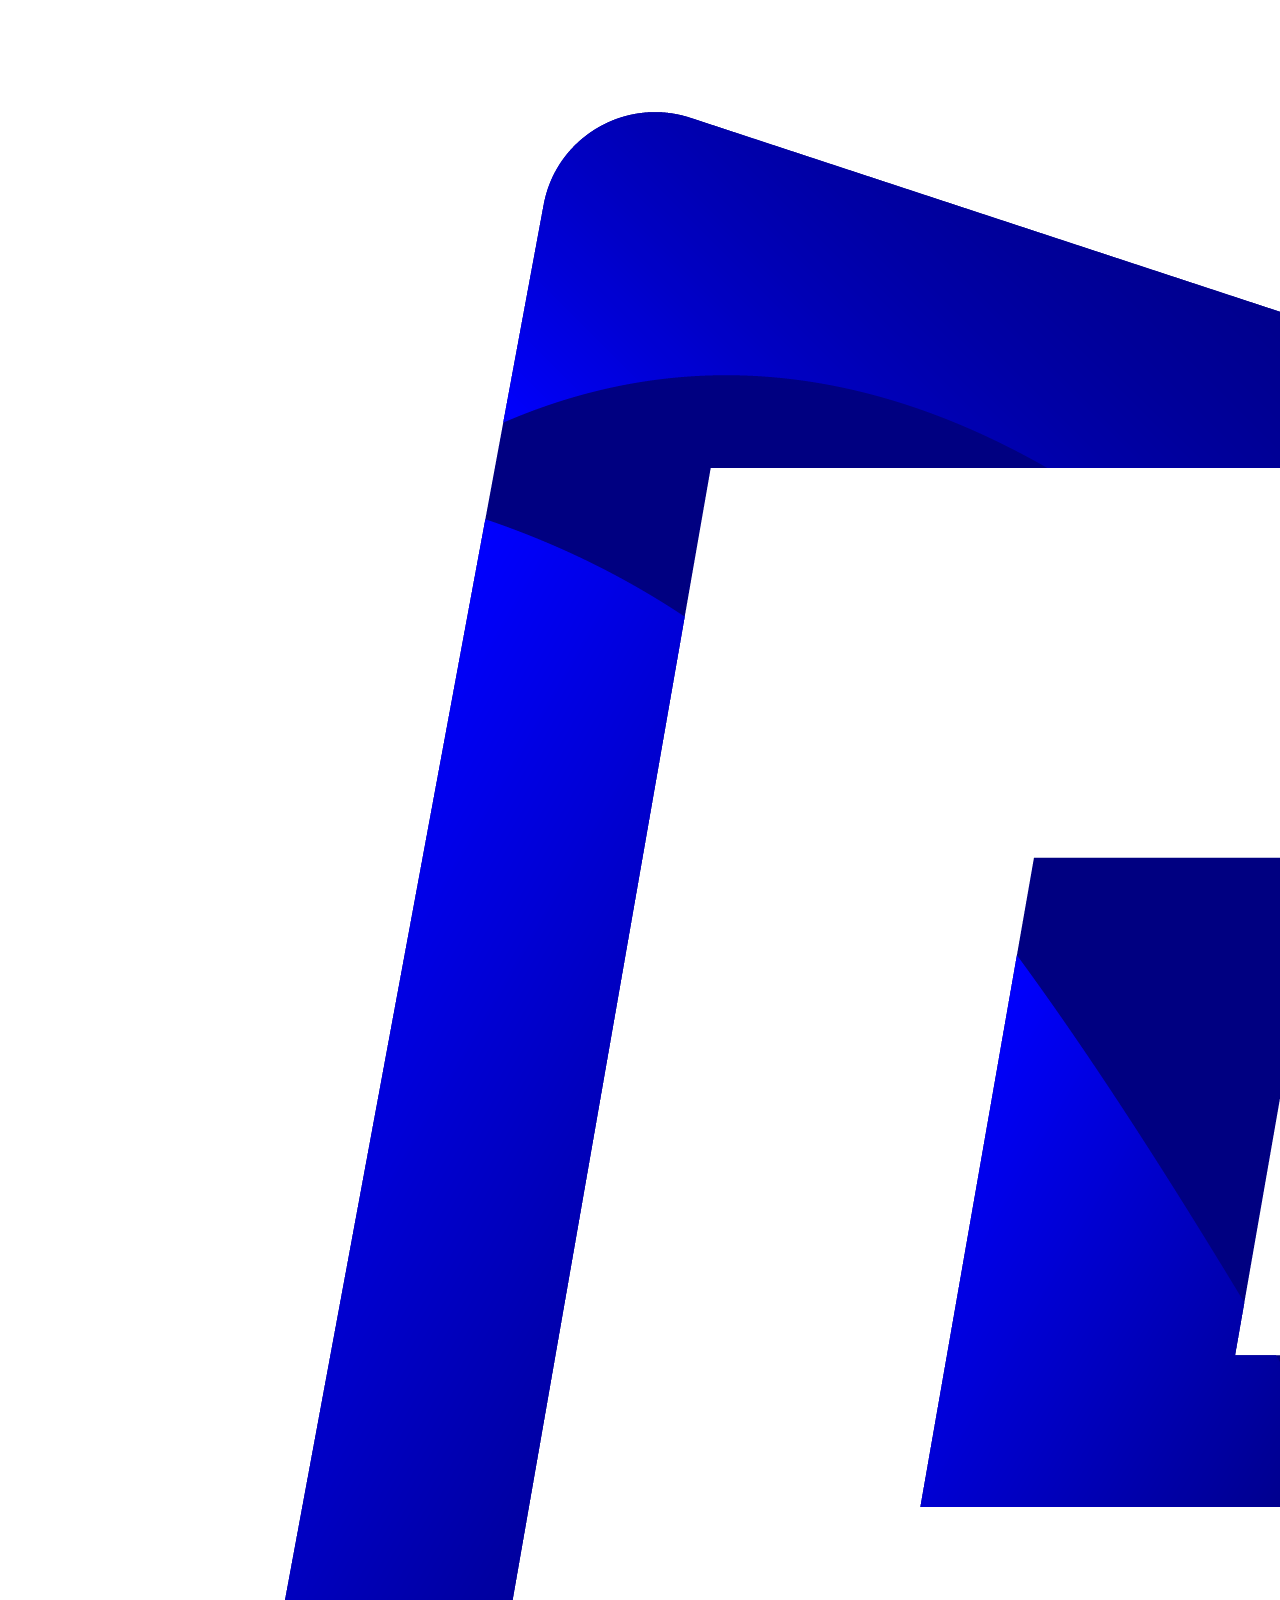
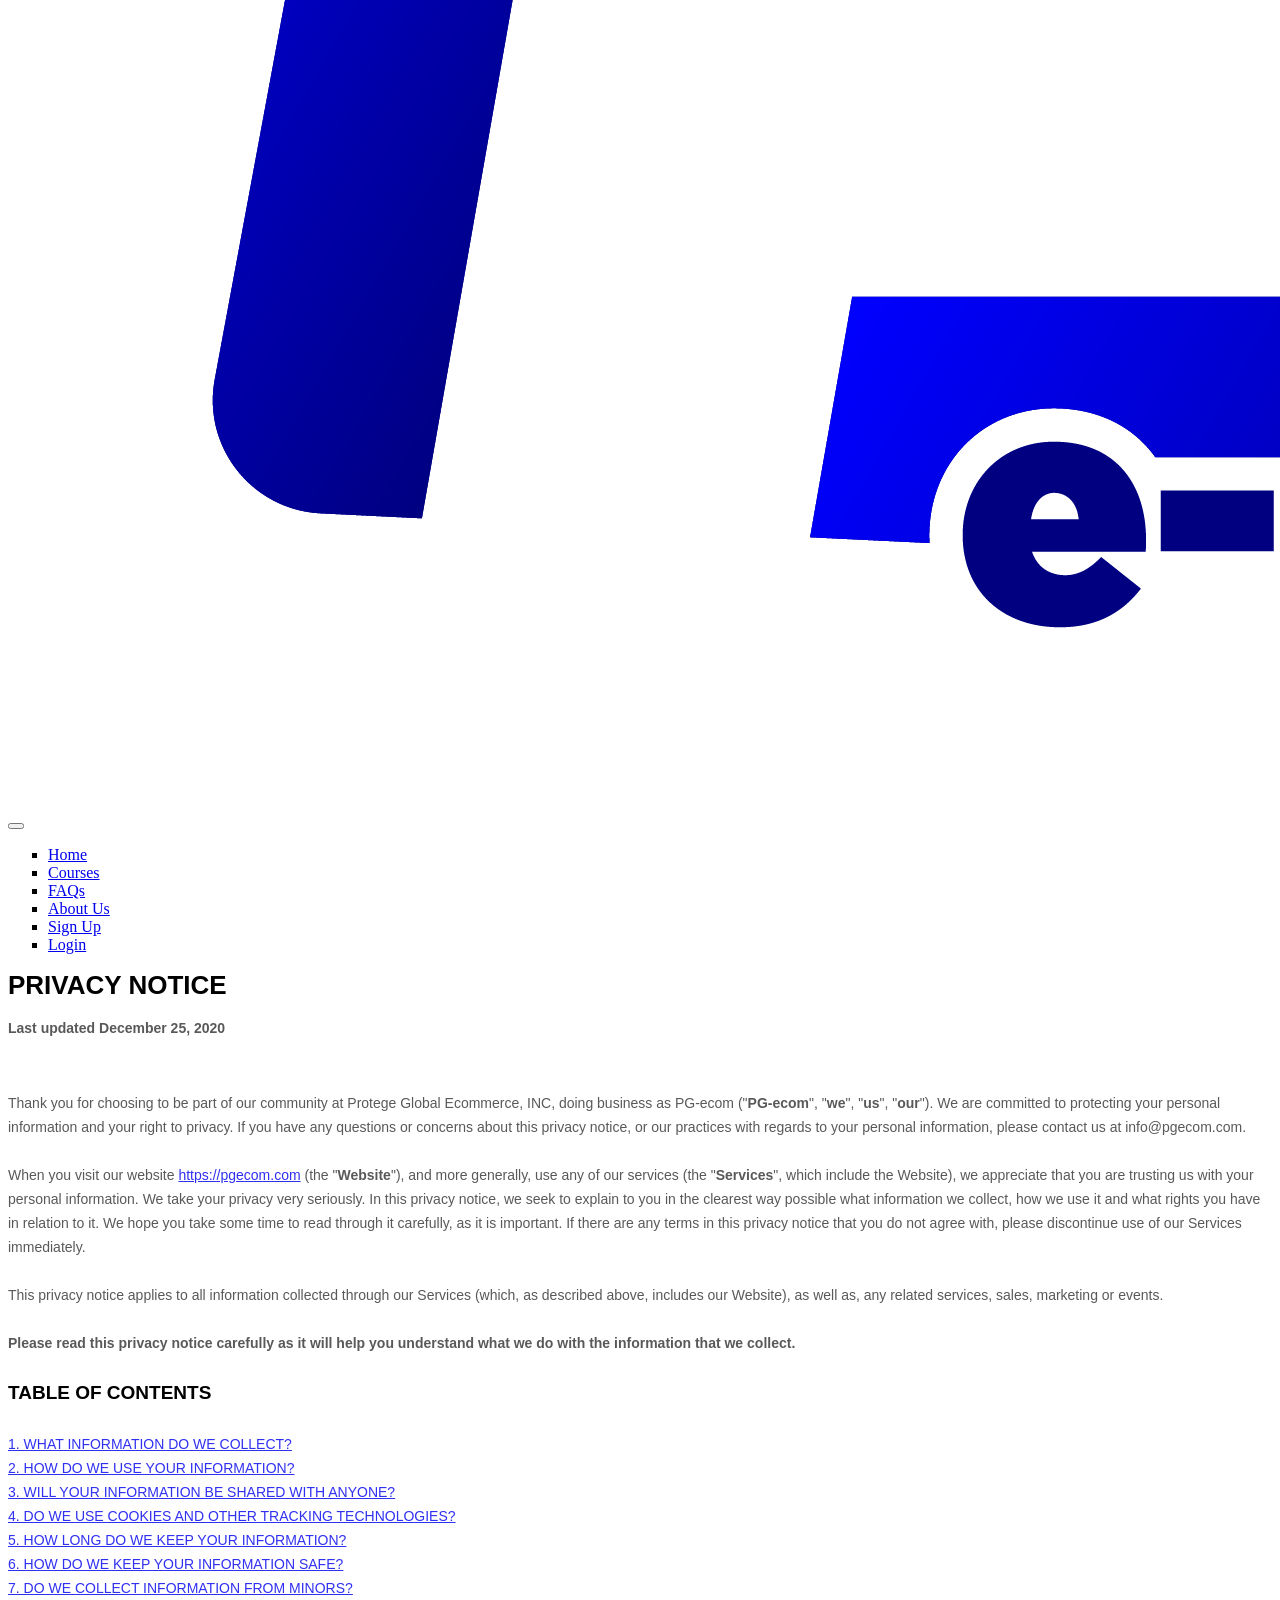
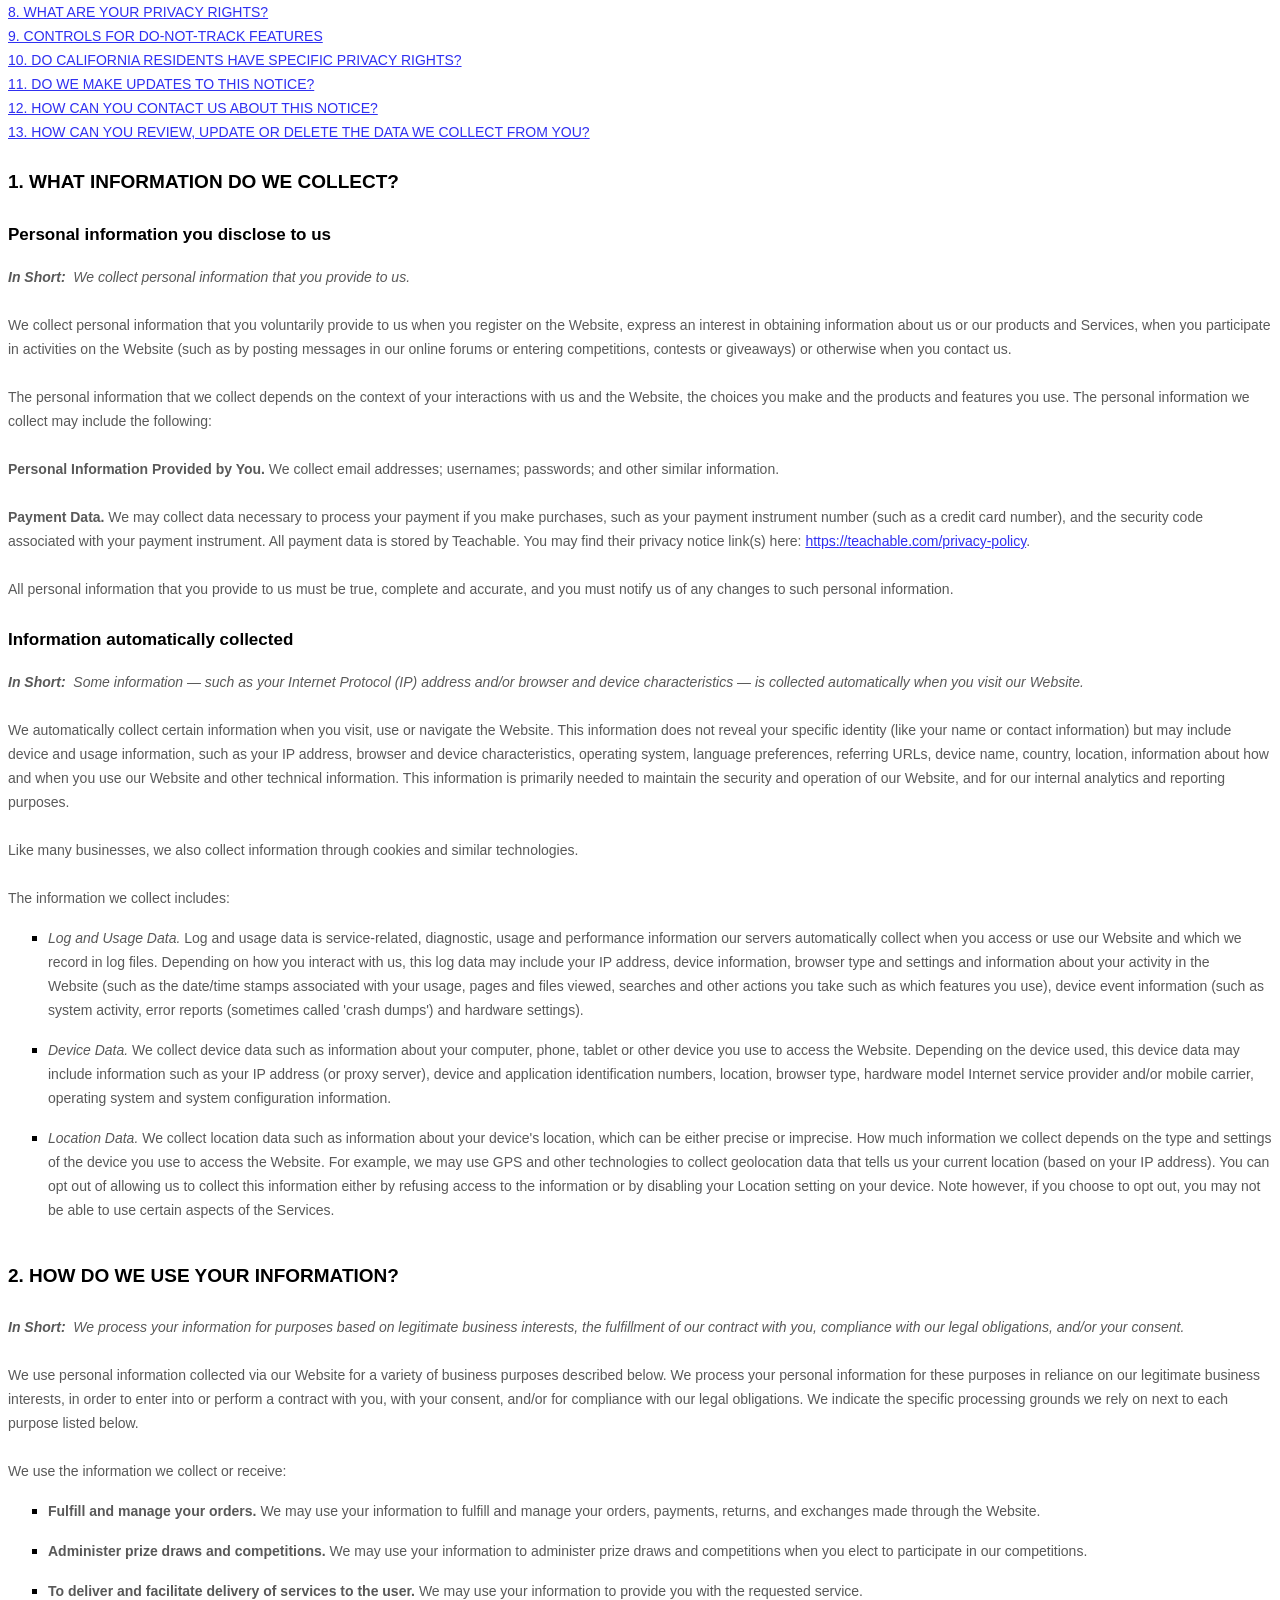
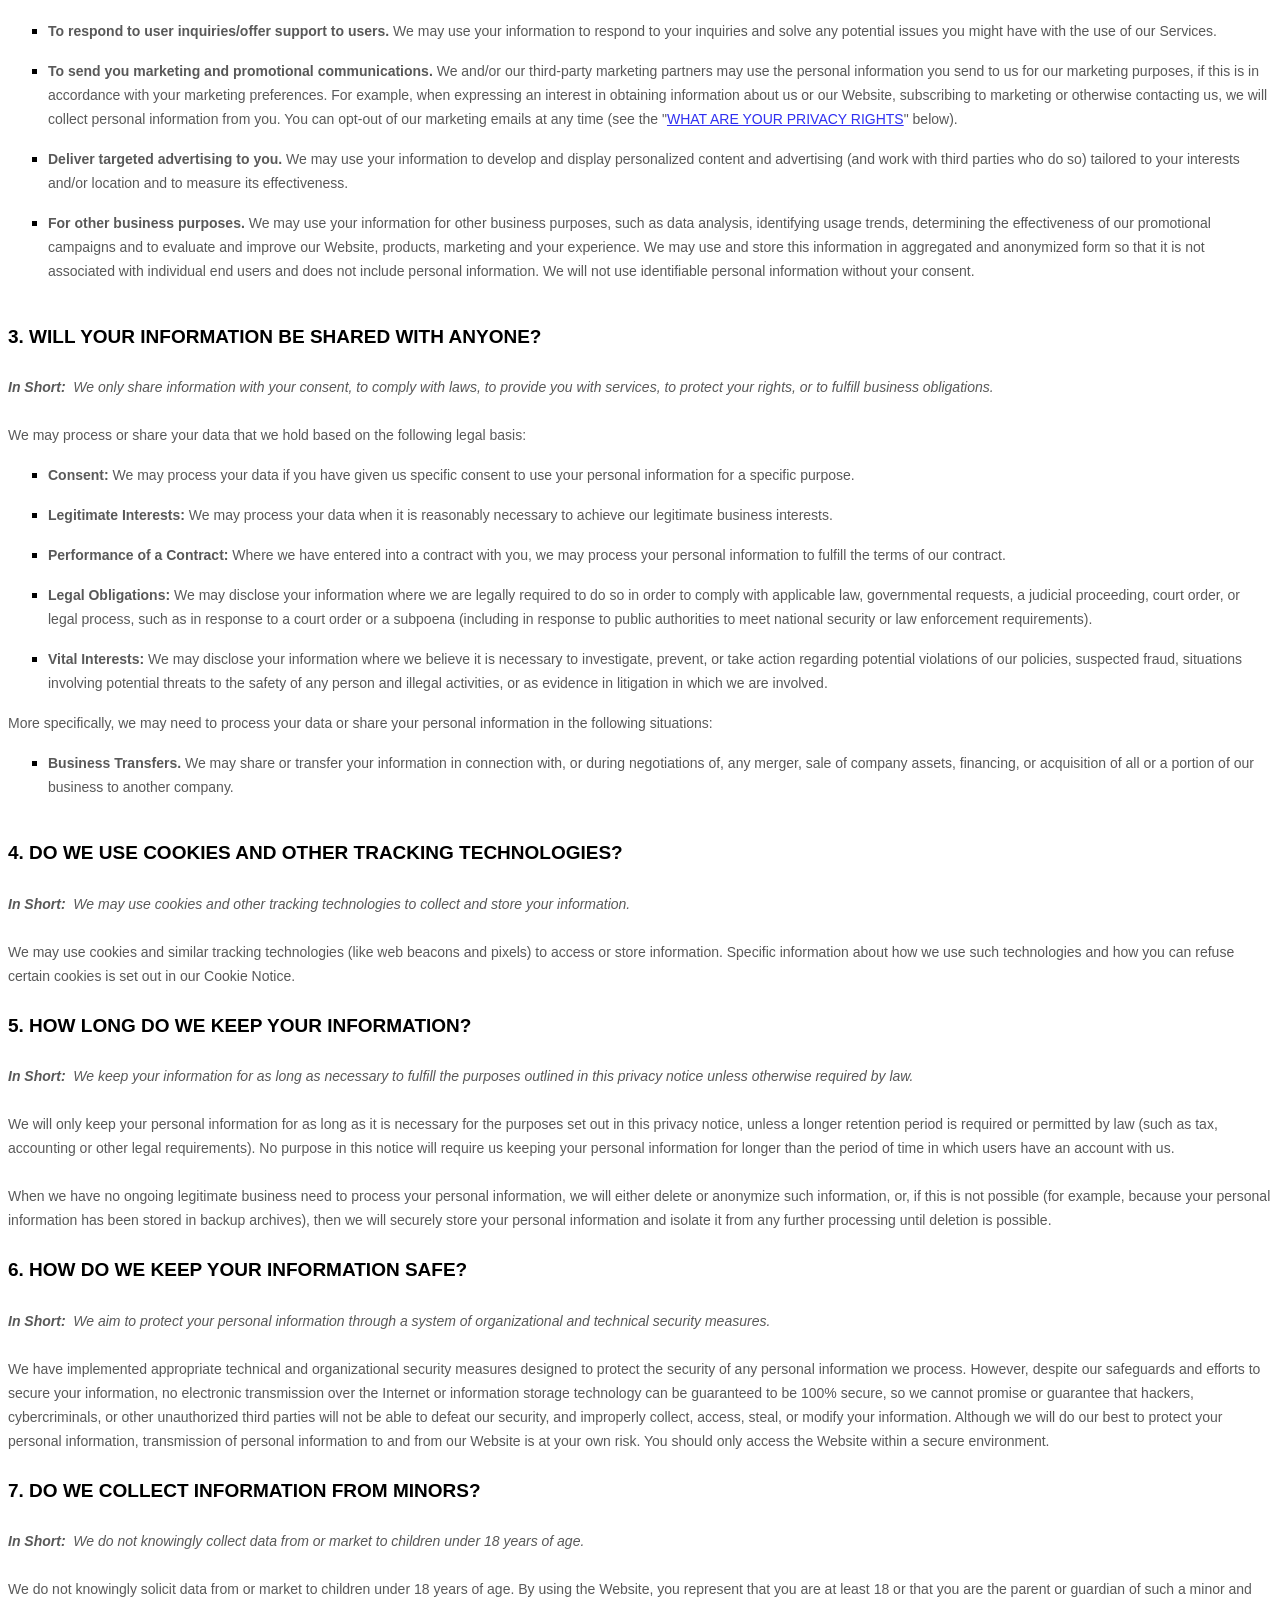
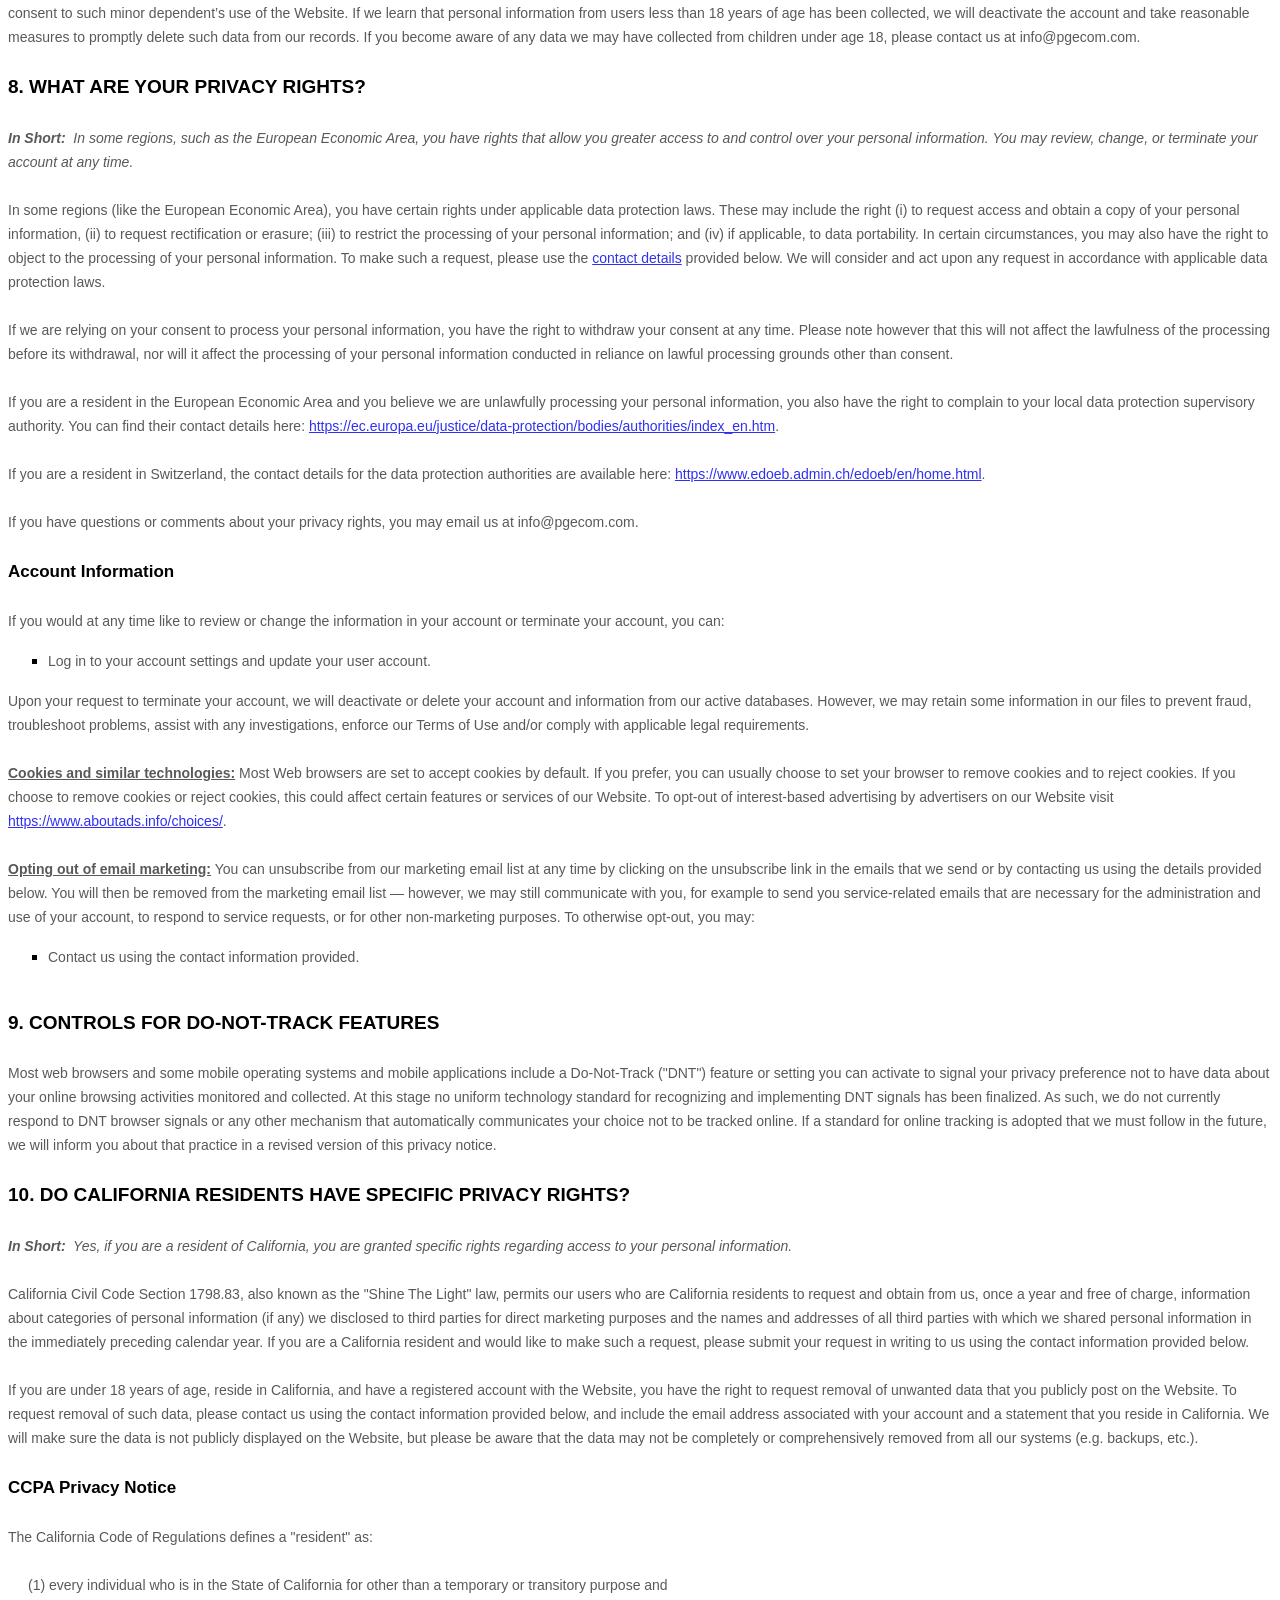
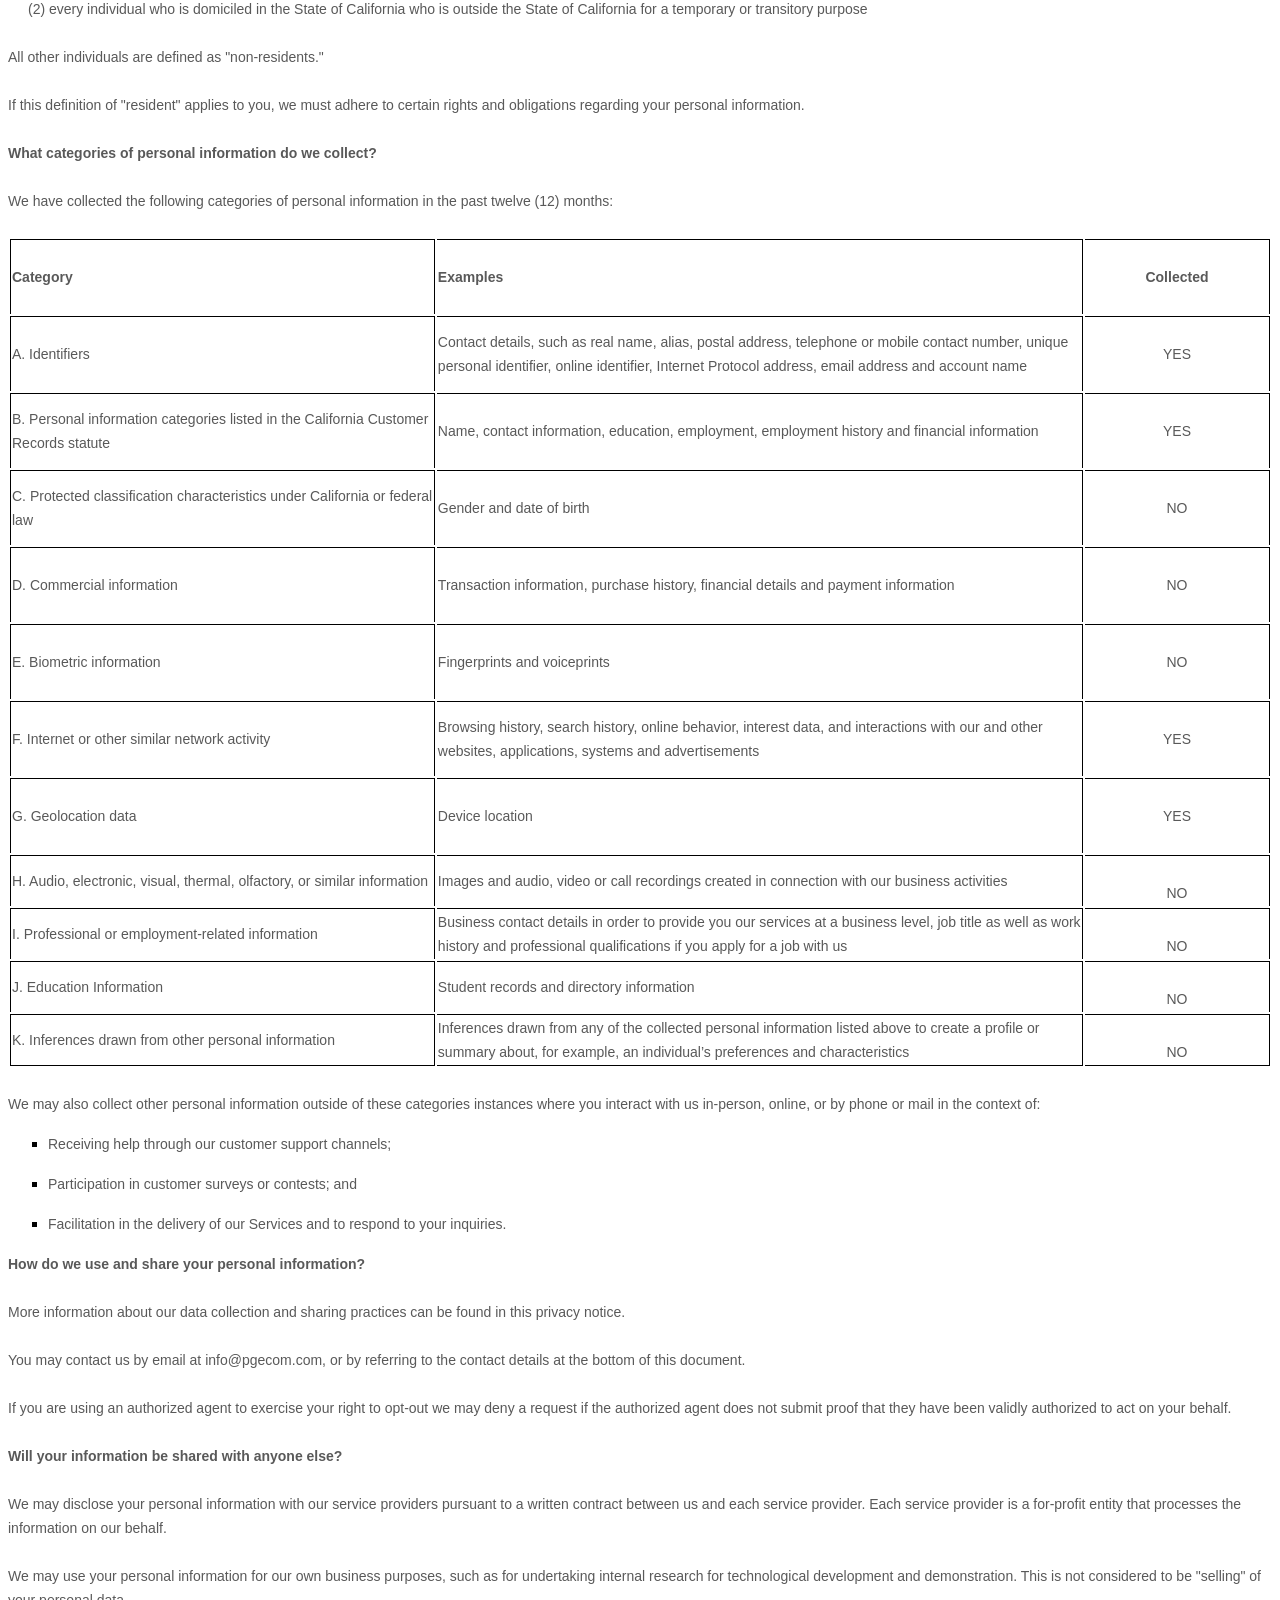
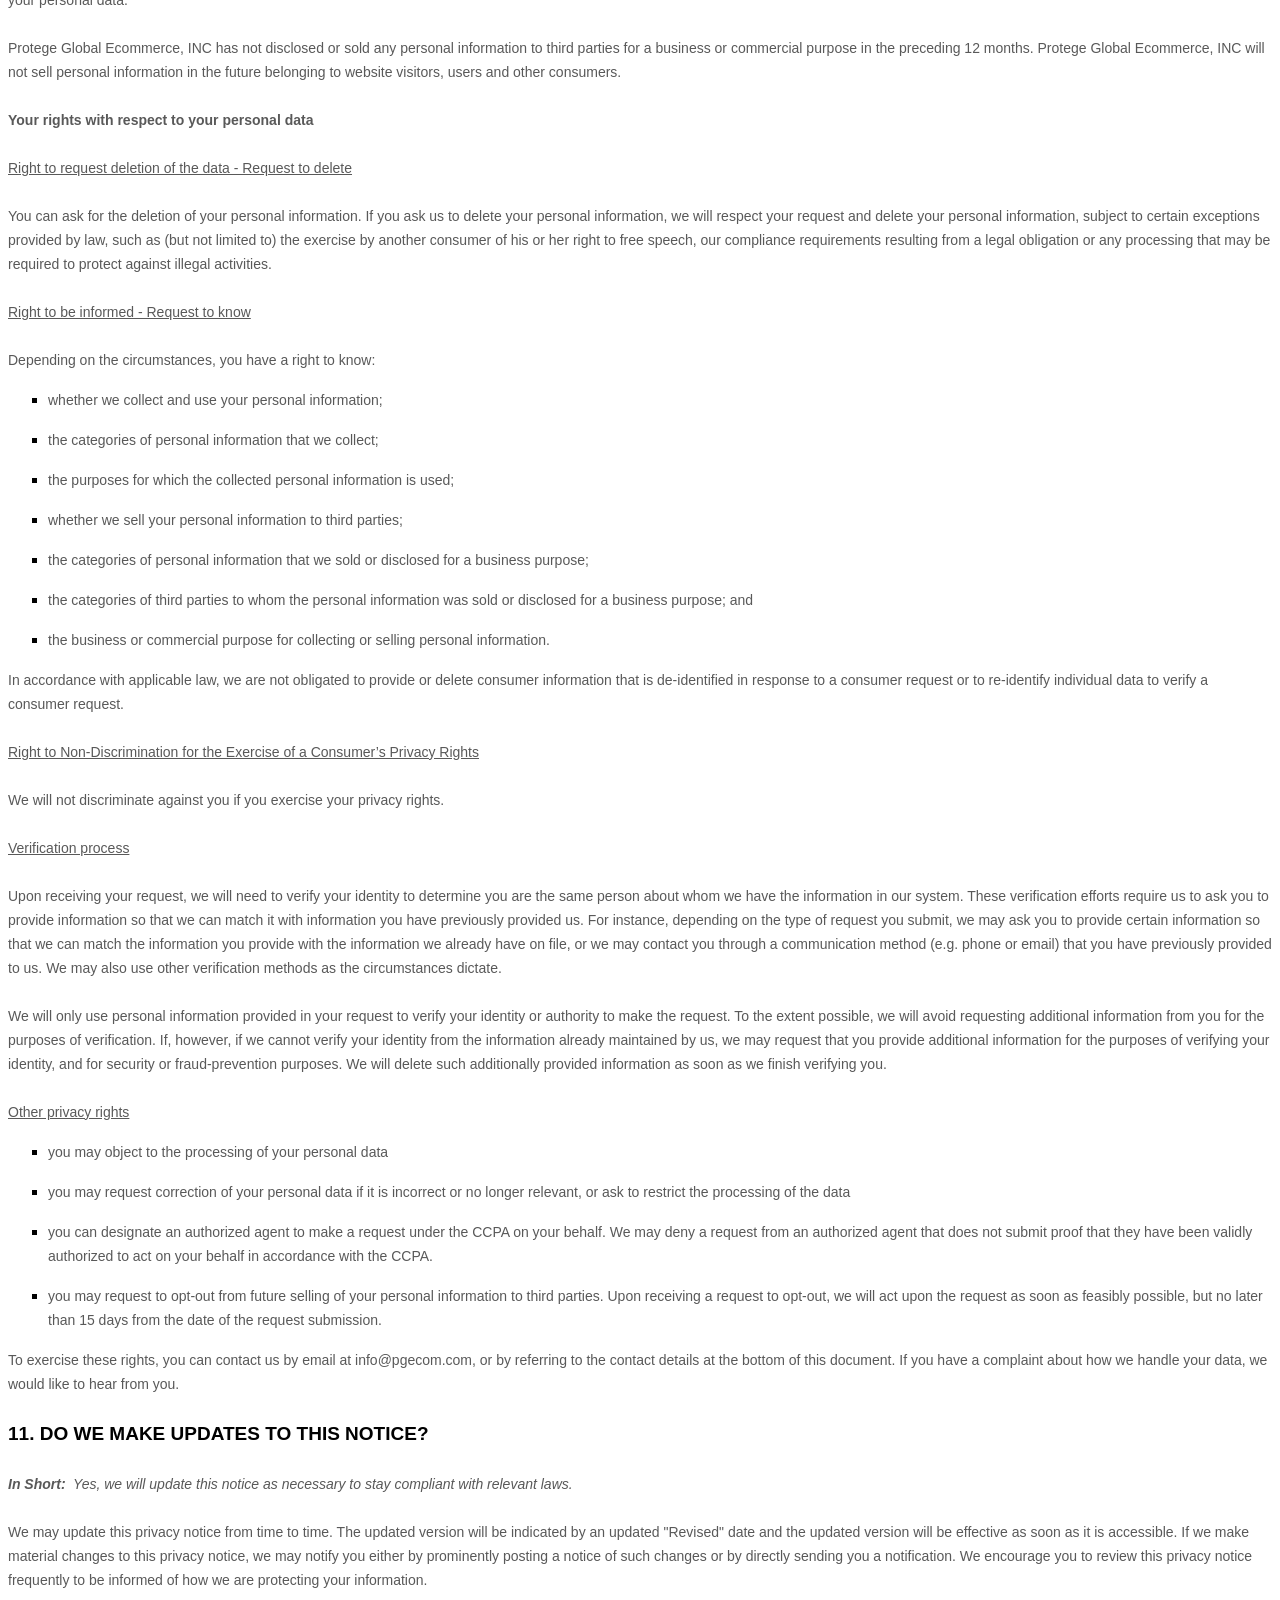
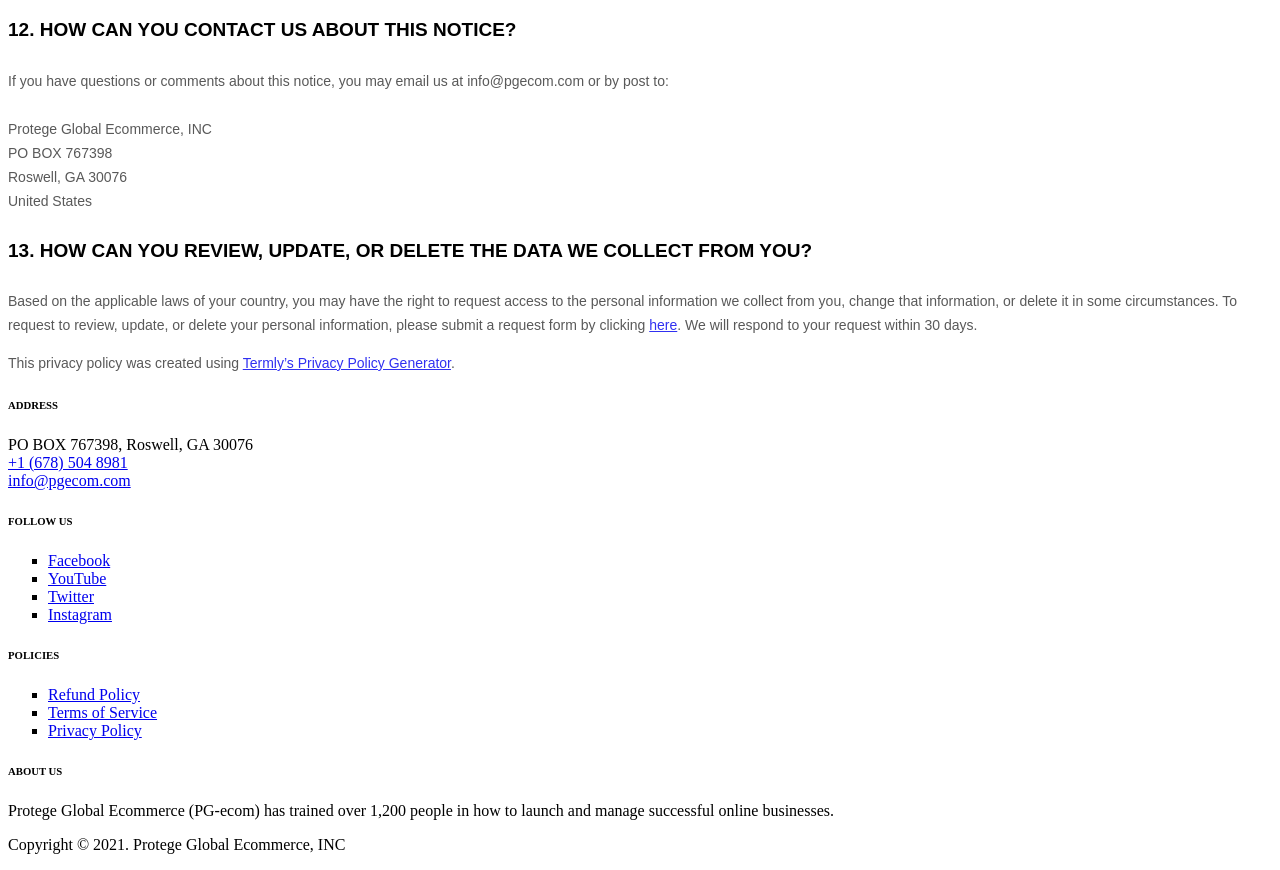
==== privacy/index.html @ 3a2a3700 "initializing the project" ====
<!DOCTYPE html>
<html lang="en">
  <head>
    <!-- Required meta tags -->
    <meta charset="utf-8" />
    <meta
      name="viewport"
      content="width=device-width, initial-scale=1, shrink-to-fit=no"
    />
    <title>E-learning platform for Haitians</title>
    <link rel="shortcut icon" type="image/png" href="./images/pg-logo.png"/>
    <link rel="icon" type="image/png" href="./images/pg-logo.png"/>
    <!-- OpenGraph SEO meta tags -->
    <meta
      content="PG-ecom has trained over 1,200 people in how to launch and manage successful online businesses"
      name="description"
    />
    <meta content="pg-ecom, haiti, e-learning, ecommerce, shopify, woocommerce, facebook & google ads, traning, courses, amazon" name="keywords" />
    <!-- <meta content="images/banner.jpg" property="og:image"> -->
    <meta
      content="PG-ecom has trained over 1,200 people in how to launch and manage successful online businesses<"
      property="og:title"
    />
    <meta content="website" property="og:type" />

    <!-- Bootstrap CSS -->
    <link rel="stylesheet" href="./css/bootstrap.min.css" />
    <!-- Font awesome CSS -->
    <link rel="stylesheet" href="./css/all.css" />
    <!-- Circular-std CSS -->
    <link rel="stylesheet" href="./css/circular-std.css" />
    <!-- Style CSS -->
    <link rel="stylesheet" href="./css/style.css" />
  </head>

  <body>
    <!--==================== HEADER ====================-->
    <header>
      <!-- Navbar -->
      <div class="nav-menu">
          <div class="container">
              <div class="row">
                  <div class="col-md-12">
                      <nav class="navbar navbar-expand-lg navbar-light">
                          <a class="navbar-brand" href="./"><img src="../images/pg-logo.png" alt="PG-ecom Logo"></a>
                          <button class="navbar-toggler navbar-toggler_second" type="button" data-toggle="collapse"
                              data-target="#navbarSupportedContent" aria-controls="navbarSupportedContent"
                              aria-expanded="false" aria-label="Toggle navigation">
                              <i class="fas fa-bars"></i>
                              <!--  <span class="navbar-toggler-icon"></span> -->
                          </button>
                          <div class="collapse navbar-collapse" id="navbarSupportedContent">
                              <ul class="navbar-nav ml-auto">
                                  <!-- <li class="nav-item">
                                      <a class="nav-link" href="tel:+16785048981" tabindex="-1" aria-disabled="true">+1 678 504-8981</a>
                                  </li> -->
                                  <li class="nav-item">
                                      <a class="nav-link" href="./" tabindex="-1" aria-disabled="true">Home</a>
                                  </li>
                                  <li class="nav-item active">
                                      <a class="nav-link" href="/courses" tabindex="-1" aria-disabled="true">Courses</a>
                                  </li>
                                  <li class="nav-item">
                                      <a class="nav-link" href="/faqs" tabindex="-1" aria-disabled="true">FAQs</a>
                                  </li>
                                  <li class="nav-item">
                                      <a class="nav-link" href="/about" tabindex="-1" aria-disabled="true">About Us</a>
                                  </li>
                                  <li class="nav-item">
                                      <a
                                        class="nav-link"
                                        href="https://sso.teachable.com/secure/583714/users/sign_up?reset_purchase_session=1"
                                        tabindex="-1"
                                        aria-disabled="true"
                                        >Sign Up</a
                                      >
                                    </li>
                                    <li class="nav-item">
                                      <a
                                        class="nav-link"
                                        href="https://sso.teachable.com/secure/583714/users/sign_in?reset_purchase_session=1"
                                        tabindex="-1"
                                        aria-disabled="true"
                                        >Login</a
                                      >
                                    </li>
                              </ul>
                          </div>
                      </nav>
                  </div>
              </div>
          </div>
      </div>
      <!--// Navbar -->

  </header>
    <!--//END HEADER -->
    <section>
      <div class="container">
        <style>
            [data-custom-class='body'], [data-custom-class='body'] * {
                    background: transparent !important;
                  }
          [data-custom-class='title'], [data-custom-class='title'] * {
                    font-family: Arial !important;
          font-size: 26px !important;
          color: #000000 !important;
                  }
          [data-custom-class='subtitle'], [data-custom-class='subtitle'] * {
                    font-family: Arial !important;
          color: #595959 !important;
          font-size: 14px !important;
                  }
          [data-custom-class='heading_1'], [data-custom-class='heading_1'] * {
                    font-family: Arial !important;
          font-size: 19px !important;
          color: #000000 !important;
                  }
          [data-custom-class='heading_2'], [data-custom-class='heading_2'] * {
                    font-family: Arial !important;
          font-size: 17px !important;
          color: #000000 !important;
                  }
          [data-custom-class='body_text'], [data-custom-class='body_text'] * {
                    color: #595959 !important;
          font-size: 14px !important;
          font-family: Arial !important;
                  }
          [data-custom-class='link'], [data-custom-class='link'] * {
                    color: #3030F1 !important;
          font-size: 14px !important;
          font-family: Arial !important;
          word-break: break-word !important;
                  }
          </style>
          
                <div data-custom-class="body">
                <div><strong><span style="font-size: 26px;"><span data-custom-class="title">PRIVACY NOTICE</span></span></strong></div><div><br></div><div><span style="color: rgb(127, 127, 127);"><strong><span style="font-size: 15px;"><span data-custom-class="subtitle">Last updated <bdt class="question">December 25, 2020</bdt></span></span></strong></span></div><div><br></div><div><br></div><div><br></div><div style="line-height: 1.5;"><span style="color: rgb(127, 127, 127);"><span style="color: rgb(89, 89, 89); font-size: 15px;"><span data-custom-class="body_text">Thank you for choosing to be part of our community at <bdt class="question">Protege Global Ecommerce, INC</bdt><span style="color: rgb(89, 89, 89);"><span data-custom-class="body_text"><bdt class="block-component"></bdt></span></span>, doing business as <span style="color: rgb(89, 89, 89);"><span data-custom-class="body_text"><bdt class="question">PG-ecom</bdt><bdt class="statement-end-if-in-editor"></bdt></span></span> ("<span style="color: rgb(89, 89, 89);"><span data-custom-class="body_text"><bdt class="block-component"></bdt><bdt class="question"><strong>PG-ecom</strong></bdt><bdt class="else-block"></span></bdt></span></span></span></span></span><span data-custom-class="body_text">", "<strong>we</strong>", "<strong>us</strong>", "<strong>our</strong>"). We are committed to protecting your personal information and your right to privacy. If you have any questions or concerns about this privacy notice, or our practices with regards to your personal information, please contact us at <bdt class="question">info@pgecom.com</bdt>.</span></span></span></div><div style="line-height: 1.5;"><span style="font-size: 15px;"><br></span></div><div style="line-height: 1.5;"><span style="font-size: 15px;"><span style="color: rgb(127, 127, 127);"><span data-custom-class="body_text">When you <span style="color: rgb(89, 89, 89);"><span data-custom-class="body_text"><bdt class="block-component"></bdt></span></span>visit our website <bdt class="question"><a href="https://pgecom.com" target="_blank" data-custom-class="link">https://pgecom.com</a></bdt> (the "<strong>Website</strong>"), <span style="color: rgb(89, 89, 89);"><span data-custom-class="body_text"><bdt class="statement-end-if-in-editor"></bdt><bdt class="block-component"></bdt><bdt class="block-component"></bdt></span></span> and more generally, use any of our services (the "<strong>Services</strong>", which include the </span><span style="color: rgb(89, 89, 89);"><span data-custom-class="body_text"><span style="color: rgb(89, 89, 89);"><span data-custom-class="body_text"><bdt class="block-component"><span data-custom-class="body_text"></span></bdt>Website<span style="color: rgb(89, 89, 89);"><span data-custom-class="body_text"><bdt class="statement-end-if-in-editor"></bdt></span></span><bdt class="block-component"></bdt></span></span></span><span data-custom-class="body_text"><span style="color: rgb(89, 89, 89);"><span data-custom-class="body_text"><bdt class="block-component"></span></bdt></span></span></span></span><span data-custom-class="body_text">), we appreciate that you are trusting us with your personal information. We take your privacy very seriously. In this privacy notice, we seek to explain to you in the clearest way possible what information we collect, how we use it and what rights you have in relation to it. We hope you take some time to read through it carefully, as it is important. If there are any terms in this privacy notice that you do not agree with, please discontinue use of our Services immediately.</span></span></span></div><div style="line-height: 1.5;"><span style="font-size: 15px;"><br></span></div><div style="line-height: 1.5;"><span style="font-size: 15px;"><span style="color: rgb(127, 127, 127);"><span style="color: rgb(89, 89, 89);"><span data-custom-class="body_text">This privacy notice applies to all information collected through our Services (which, as described above, includes our </span><span style="color: rgb(89, 89, 89);"><span data-custom-class="body_text"><bdt class="block-component"><span data-custom-class="body_text"></span></bdt>Website<span style="color: rgb(89, 89, 89);"><span data-custom-class="body_text"><bdt class="statement-end-if-in-editor"></bdt></span></span><bdt class="block-component"><bdt class="block-component"></span></bdt></span></span></span></span><span data-custom-class="body_text">), as well as, any related services, sales, marketing or events.</span></span></span></span></div><div style="line-height: 1.5;"><span style="font-size: 15px;"><br></span></div><div style="line-height: 1.5;"><span style="font-size: 15px;"><span style="color: rgb(127, 127, 127);"><span style="color: rgb(89, 89, 89);"><span data-custom-class="body_text"><strong>Please read this privacy notice carefully as it will help you understand what we do with the information that we collect.</strong></span></span></span></span></div><div style="line-height: 1.5;"><span style="font-size: 15px;"><br></span></div><div style="line-height: 1.5;"><span style="font-size: 15px;"><span style="color: rgb(127, 127, 127);"><span style="color: rgb(0, 0, 0);"><strong><span data-custom-class="heading_1">TABLE OF CONTENTS</span></strong></span></span></span></div><div style="line-height: 1.5;"><span style="font-size: 15px;"><br></span></div><div style="line-height: 1.5;"><span style="font-size: 15px;"><a data-custom-class="link" href="#infocollect"><span style="color: rgb(89, 89, 89);">1. WHAT INFORMATION DO WE COLLECT?</span></a><span style="color: rgb(127, 127, 127);"><span style="color: rgb(89, 89, 89);"><span data-custom-class="body_text"><span style="color: rgb(89, 89, 89);"><bdt class="block-component"></bdt></span></span></span></span></span></div><div style="line-height: 1.5;"><span style="font-size: 15px;"><a data-custom-class="link" href="#infouse"><span style="color: rgb(89, 89, 89);">2. HOW DO WE USE YOUR INFORMATION?</span></a><span style="color: rgb(127, 127, 127);"><span style="color: rgb(89, 89, 89);"><span data-custom-class="body_text"><span style="color: rgb(89, 89, 89);"><span style="color: rgb(89, 89, 89);"><bdt class="statement-end-if-in-editor"></bdt></span></span></span></span></span></span></div><div style="line-height: 1.5;"><span style="font-size: 15px;"><span style="color: rgb(89, 89, 89);"><a data-custom-class="link" href="#infoshare">3. WILL YOUR INFORMATION BE SHARED WITH ANYONE?</a></span><span style="color: rgb(127, 127, 127);"><span style="color: rgb(89, 89, 89);"><span data-custom-class="body_text"><span style="color: rgb(89, 89, 89);"><bdt class="block-component"></bdt></span><bdt class="block-component"></bdt></span></span></span></span></span></div><div style="line-height: 1.5;"><span style="font-size: 15px;"><a data-custom-class="link" href="#cookies"><span style="color: rgb(89, 89, 89);">4. DO WE USE COOKIES AND OTHER TRACKING TECHNOLOGIES?</span></a><span style="color: rgb(127, 127, 127);"><span style="color: rgb(89, 89, 89);"><span data-custom-class="body_text"><span style="color: rgb(89, 89, 89);"><bdt class="statement-end-if-in-editor"></bdt><span style="color: rgb(89, 89, 89);"><bdt class="block-component"></bdt><bdt class="block-component"></bdt></span></span><bdt class="block-component"></bdt><bdt class="block-component"></bdt></span></span></span></span></span></div><div style="line-height: 1.5;"><span style="font-size: 15px;"><a data-custom-class="link" href="#inforetain"><span style="color: rgb(89, 89, 89);">5. HOW LONG DO WE KEEP YOUR INFORMATION?</span></a><span style="color: rgb(127, 127, 127);"><span style="color: rgb(89, 89, 89);"><span data-custom-class="body_text"><span style="color: rgb(89, 89, 89);"><span style="color: rgb(89, 89, 89);"><bdt class="block-component"></bdt></span></span></span></span></span></span></div><div style="line-height: 1.5;"><span style="font-size: 15px;"><a data-custom-class="link" href="#infosafe"><span style="color: rgb(89, 89, 89);">6. HOW DO WE KEEP YOUR INFORMATION SAFE?</span></a><span style="color: rgb(127, 127, 127);"><span style="color: rgb(89, 89, 89);"><span data-custom-class="body_text"><span style="color: rgb(89, 89, 89);"><bdt class="statement-end-if-in-editor"></bdt><bdt class="block-component"></bdt></span></span></span></span></span></div><div style="line-height: 1.5;"><span style="font-size: 15px;"><a data-custom-class="link" href="#infominors"><span style="color: rgb(89, 89, 89);">7. DO WE COLLECT INFORMATION FROM MINORS?</span></a><span style="color: rgb(127, 127, 127);"><span style="color: rgb(89, 89, 89);"><span data-custom-class="body_text"><span style="color: rgb(89, 89, 89);"><bdt class="statement-end-if-in-editor"></bdt></span></span></span></span></span></div><div style="line-height: 1.5;"><span style="font-size: 15px;"><span style="color: rgb(89, 89, 89);"><a data-custom-class="link" href="#privacyrights">8. WHAT ARE YOUR PRIVACY RIGHTS?</a></span></span></div><div style="line-height: 1.5;"><span style="font-size: 15px;"><a data-custom-class="link" href="#DNT"><span style="color: rgb(89, 89, 89);">9. CONTROLS FOR DO-NOT-TRACK FEATURES</span></a></span></div><div style="line-height: 1.5;"><span style="font-size: 15px;"><a data-custom-class="link" href="#caresidents"><span style="color: rgb(89, 89, 89);">10. DO CALIFORNIA RESIDENTS HAVE SPECIFIC PRIVACY RIGHTS?</span></a></span></div><div style="line-height: 1.5;"><span style="font-size: 15px;"><a data-custom-class="link" href="#policyupdates"><span style="color: rgb(89, 89, 89);">11. DO WE MAKE UPDATES TO THIS NOTICE?</span></a></span></div><div style="line-height: 1.5;"><a data-custom-class="link" href="#contact"><span style="color: rgb(89, 89, 89); font-size: 15px;">12. HOW CAN YOU CONTACT US ABOUT THIS NOTICE?</span></a></div><div style="line-height: 1.5;"><a data-custom-class="link" href="#request"><span style="color: rgb(89, 89, 89);">13. HOW CAN YOU REVIEW, UPDATE OR DELETE THE DATA WE COLLECT FROM YOU?</span></a></div><div style="line-height: 1.5;"><br></div><div id="infocollect" style="line-height: 1.5;"><span style="color: rgb(127, 127, 127);"><span style="color: rgb(89, 89, 89); font-size: 15px;"><span style="font-size: 15px; color: rgb(89, 89, 89);"><span style="font-size: 15px; color: rgb(89, 89, 89);"><span id="control" style="color: rgb(0, 0, 0);"><strong><span data-custom-class="heading_1">1. WHAT INFORMATION DO WE COLLECT?</span></strong><span data-custom-class="heading_1"><bdt class="block-component"><span data-custom-class="body_text"></span></bdt></span></span></span></span></span></span></div><div style="line-height: 1.5;"><span data-custom-class="heading_2" style="color: rgb(0, 0, 0);"><span style="font-size: 15px;"><strong><u><br></u></strong><strong>Personal information you disclose to us</strong></span></span></div><div><div><br></div><div style="line-height: 1.5;"><span style="color: rgb(127, 127, 127);"><span style="color: rgb(89, 89, 89); font-size: 15px;"><span data-custom-class="body_text"><span style="font-size: 15px; color: rgb(89, 89, 89);"><span style="font-size: 15px; color: rgb(89, 89, 89);"><span data-custom-class="body_text"><strong><em>In Short: </em></strong></span></span></span></span><span data-custom-class="body_text"><span style="font-size: 15px; color: rgb(89, 89, 89);"><span style="font-size: 15px; color: rgb(89, 89, 89);"><span data-custom-class="body_text"><strong><em> </em></strong><em>We collect personal information that you provide to us.</em></span></span></span></span></span></span></div></div><div style="line-height: 1.5;"><br></div><div style="line-height: 1.5;"><span style="font-size: 15px; color: rgb(89, 89, 89);"><span style="font-size: 15px; color: rgb(89, 89, 89);"><span data-custom-class="body_text">We collect personal information that you voluntarily provide to us when you <span style="font-size: 15px;"><bdt class="block-component"></bdt></span>register on the </span><span style="font-size: 15px;"><span data-custom-class="body_text"><bdt class="block-component"></bdt>Website, <bdt class="statement-end-if-in-editor"></bdt><bdt class="block-component"></bdt><bdt class="block-component"></span></bdt><span data-custom-class="body_text"><span style="font-size: 15px;"><bdt class="statement-end-if-in-editor"></bdt></span></span><span data-custom-class="body_text">express an interest in obtaining information about us or our products and Services, when you participate in activities on the <span style="font-size: 15px;"><bdt class="block-component"></bdt>Website<bdt class="statement-end-if-in-editor"></bdt><bdt class="block-component"></bdt><bdt class="block-component"></bdt></span><bdt class="block-component"></bdt> (such as by posting messages in our online forums or entering competitions, contests or giveaways)<bdt class="statement-end-if-in-editor"></bdt></span></span><span data-custom-class="body_text"> or otherwise when you contact us.</span></span></span></div><div style="line-height: 1.5;"><br></div><div style="line-height: 1.5;"><span style="font-size: 15px; color: rgb(89, 89, 89);"><span style="font-size: 15px; color: rgb(89, 89, 89);"><span data-custom-class="body_text">The personal information that we collect depends on the context of your interactions with us and the <span style="font-size: 15px;"><span data-custom-class="body_text"><bdt class="block-component"></bdt>Website<bdt class="statement-end-if-in-editor"></bdt><bdt class="block-component"></bdt><bdt class="block-component"></bdt></span>, the choices you make and the products and features you use. The personal information we collect may include the following:<bdt class="block-component"></bdt></span></span></span></span></div><div style="line-height: 1.5;"><br></div><div style="line-height: 1.5;"><span style="font-size: 15px; color: rgb(89, 89, 89);"><span style="font-size: 15px; color: rgb(89, 89, 89);"><span data-custom-class="body_text"><strong>Personal Information Provided by You.</strong> We collect <span style="font-size: 15px;"><span data-custom-class="body_text"><bdt class="forloop-component"></bdt><bdt class="question">email addresses</bdt>; </span><span data-custom-class="body_text"><bdt class="forloop-component"></bdt><bdt class="question">usernames</bdt>; </span><span data-custom-class="body_text"><bdt class="forloop-component"></bdt><bdt class="question">passwords</bdt>; </span><span data-custom-class="body_text"><bdt class="forloop-component"></bdt>and other similar information.</span><span data-custom-class="body_text"><bdt class="statement-end-if-in-editor"></bdt><bdt class="block-component"></bdt></span></span></span></span></span></div><div style="line-height: 1.5;"><br></div><div style="line-height: 1.5;"><span style="font-size: 15px; color: rgb(89, 89, 89);"><span style="font-size: 15px; color: rgb(89, 89, 89);"><span data-custom-class="body_text"><strong>Payment Data.</strong> We may collect data necessary to process your payment if you make purchases, such as your payment instrument number (such as a credit card number), and the security code associated with your payment instrument. All payment data is stored by<bdt class="forloop-component"></bdt><span style="font-size: 15px; color: rgb(89, 89, 89);"><span style="font-size: 15px; color: rgb(89, 89, 89);"><span data-custom-class="body_text"><span style="font-size: 15px;"><span data-custom-class="body_text"><bdt class="block-component"></bdt></span></span></span></span></span> <bdt class="question">Teachable</bdt><span style="font-size: 15px; color: rgb(89, 89, 89);"><span style="font-size: 15px; color: rgb(89, 89, 89);"><span data-custom-class="body_text"><span style="font-size: 15px; color: rgb(89, 89, 89);"><span style="font-size: 15px; color: rgb(89, 89, 89);"><span data-custom-class="body_text"><span style="font-size: 15px;"><span data-custom-class="body_text"><bdt class="block-component"></bdt></span></span></span></span><span style="font-size: 15px; color: rgb(89, 89, 89);"><span data-custom-class="body_text"><span style="font-size: 15px;"><span style="color: rgb(89, 89, 89);"><span data-custom-class="body_text"><span style="font-size: 15px;"><span style="color: rgb(89, 89, 89);"><span data-custom-class="body_text"><span style="color: rgb(89, 89, 89);"><span style="font-size: 15px;"><span data-custom-class="body_text"><bdt class="forloop-component"></bdt></span></span></span></span></span></span></span></span></span></span></span></span>. You may find their privacy notice link(s) here:<span style="font-size: 15px; color: rgb(89, 89, 89);"><span style="font-size: 15px; color: rgb(89, 89, 89);"><span data-custom-class="body_text"><bdt class="forloop-component"></bdt><span style="font-size: 15px; color: rgb(89, 89, 89);"><span style="font-size: 15px; color: rgb(89, 89, 89);"><span data-custom-class="body_text"><span style="font-size: 15px;"><span data-custom-class="body_text"><bdt class="block-component"></bdt></span></span></span></span></span></span></span></span> <bdt class="question"><a href="https://teachable.com/privacy-policy" target="_blank" data-custom-class="link">https://teachable.com/privacy-policy</a></bdt><span style="font-size: 15px; color: rgb(89, 89, 89);"><span style="font-size: 15px; color: rgb(89, 89, 89);"><span data-custom-class="body_text"><span style="font-size: 15px; color: rgb(89, 89, 89);"><span style="font-size: 15px; color: rgb(89, 89, 89);"><span data-custom-class="body_text"><span style="font-size: 15px; color: rgb(89, 89, 89);"><span style="font-size: 15px; color: rgb(89, 89, 89);"><span data-custom-class="body_text"><span style="font-size: 15px;"><span data-custom-class="body_text"><bdt class="block-component"></bdt></span></span></span></span></span></span></span></span><bdt class="forloop-component"></bdt><span style="font-size: 15px;"><span data-custom-class="body_text">.</span><span data-custom-class="body_text"><bdt class="statement-end-if-in-editor"><bdt class="block-component"></bdt></bdt></span></span></span></span></div><div style="line-height: 1.5;"><br></div><div style="line-height: 1.5;"><span style="font-size: 15px; color: rgb(89, 89, 89);"><span style="font-size: 15px; color: rgb(89, 89, 89);"><span data-custom-class="body_text">All personal information that you provide to us must be true, complete and accurate, and you must notify us of any changes to such personal information.<span style="font-size: 15px;"><bdt class="statement-end-if-in-editor"><bdt class="statement-end-if-in-editor"></bdt></bdt></span><bdt class="block-component"></bdt></span></span></span></div><div style="line-height: 1.5;"><span data-custom-class="heading_2" style="color: rgb(0, 0, 0);"><span style="font-size: 15px;"><strong><u><br></u></strong><strong>Information automatically collected</strong></span></span></div><div><div><br></div><div style="line-height: 1.5;"><span style="color: rgb(127, 127, 127);"><span style="color: rgb(89, 89, 89); font-size: 15px;"><span data-custom-class="body_text"><span style="font-size: 15px; color: rgb(89, 89, 89);"><span style="font-size: 15px; color: rgb(89, 89, 89);"><span data-custom-class="body_text"><strong><em>In Short: </em></strong></span></span></span></span><span data-custom-class="body_text"><span style="font-size: 15px; color: rgb(89, 89, 89);"><span style="font-size: 15px; color: rgb(89, 89, 89);"><span data-custom-class="body_text"><strong><em> </em></strong><em>Some information — such as your Internet Protocol (IP) address and/or browser and device characteristics — is collected automatically when you visit our <span data-custom-class="body_text"><em><span data-custom-class="body_text"><span style="font-size: 15px;"><span data-custom-class="body_text"><bdt class="block-component"></bdt>Website<bdt class="statement-end-if-in-editor"></bdt><bdt class="block-component"></bdt><bdt class="block-component"></bdt></span></span></span></em></span>.</em></span></span></span></span></span></span></div></div><div style="line-height: 1.5;"><br></div><div style="line-height: 1.5;"><span style="font-size: 15px; color: rgb(89, 89, 89);"><span style="font-size: 15px; color: rgb(89, 89, 89);"><span data-custom-class="body_text">We automatically collect certain information when you visit, use or navigate the <span style="font-size: 15px;"><span data-custom-class="body_text"><bdt class="block-component"></bdt>Website<bdt class="statement-end-if-in-editor"></bdt><bdt class="block-component"></bdt><bdt class="block-component"></bdt></span></span>. This information does not reveal your specific identity (like your name or contact information) but may include device and usage information, such as your IP address, browser and device characteristics, operating system, language preferences, referring URLs, device name, country, location, information about how and when you use our <span style="font-size: 15px;"><span data-custom-class="body_text"><bdt class="block-component"></bdt>Website<bdt class="statement-end-if-in-editor"></bdt><bdt class="block-component"></bdt><bdt class="block-component"></bdt></span></span> and other technical information. This information is primarily needed to maintain the security and operation of our <span style="font-size: 15px;"><span data-custom-class="body_text"><bdt class="block-component"></bdt>Website<bdt class="statement-end-if-in-editor"></bdt><bdt class="block-component"></bdt><bdt class="block-component"></bdt></span></span>, and for our internal analytics and reporting purposes.<bdt class="block-component"></bdt></span></span></span></div><div style="line-height: 1.5;"><br></div><div style="line-height: 1.5;"><span style="font-size: 15px; color: rgb(89, 89, 89);"><span style="font-size: 15px; color: rgb(89, 89, 89);"><span data-custom-class="body_text">Like many businesses, we also collect information through cookies and similar technologies. <bdt class="block-component"></bdt><bdt class="block-component"></bdt><bdt class="statement-end-if-in-editor"><span data-custom-class="body_text"></span></bdt><bdt class="block-component"></bdt></span></span></span></div><div style="line-height: 1.5;"><br></div><div style="line-height: 1.5;"><span style="font-size: 15px; color: rgb(89, 89, 89);"><span style="font-size: 15px; color: rgb(89, 89, 89);"><span data-custom-class="body_text">The information we collect includes:<bdt class="block-component"></bdt></span></span></span></div><ul><li style="line-height: 1.5;"><span style="font-size: 15px; color: rgb(89, 89, 89);"><span style="font-size: 15px; color: rgb(89, 89, 89);"><span data-custom-class="body_text"><em>Log and Usage Data.</em> Log and usage data is service-related, diagnostic, usage and performance information our servers automatically collect when you access or use our <span style="font-size: 15px;"><span style="color: rgb(89, 89, 89);"><span data-custom-class="body_text"><span style="font-size: 15px;"><span data-custom-class="body_text"><bdt class="block-component"></bdt>Website<bdt class="statement-end-if-in-editor"></bdt><bdt class="block-component"></bdt><bdt class="block-component"></bdt></span></span></span></span></span> and which we record in log files. Depending on how you interact with us, this log data may include your IP address, device information, browser type and settings and information about your activity in the <span style="font-size: 15px;"><span style="color: rgb(89, 89, 89);"><span data-custom-class="body_text"><span style="font-size: 15px;"><span data-custom-class="body_text"><bdt class="block-component"></bdt>Website<bdt class="statement-end-if-in-editor"></bdt><bdt class="block-component"></bdt><bdt class="block-component"></bdt></span></span></span></span> </span>(such as the date/time stamps associated with your usage, pages and files viewed, searches and other actions you take such as which features you use), device event information (such as system activity, error reports (sometimes called 'crash dumps') and hardware settings).<span style="font-size: 15px;"><span style="color: rgb(89, 89, 89);"><span data-custom-class="body_text"><span style="font-size: 15px;"><span style="color: rgb(89, 89, 89);"><bdt class="statement-end-if-in-editor"></bdt></span></span></span></span></span></span></span></span></li></ul><div><bdt class="block-component"><span style="font-size: 15px;"></span></bdt></div><ul><li style="line-height: 1.5;"><span style="font-size: 15px; color: rgb(89, 89, 89);"><span style="font-size: 15px; color: rgb(89, 89, 89);"><span data-custom-class="body_text"><em>Device Data.</em> We collect device data such as information about your computer, phone, tablet or other device you use to access the <span style="font-size: 15px;"><span data-custom-class="body_text"><bdt class="block-component"></bdt>Website<bdt class="statement-end-if-in-editor"></bdt><bdt class="block-component"></bdt><bdt class="block-component"></bdt></span></span>. Depending on the device used, this device data may include information such as your IP address (or proxy server), device and application identification numbers, location, browser type, hardware model Internet service provider and/or mobile carrier, operating system and system configuration information.<span style="font-size: 15px;"><span style="color: rgb(89, 89, 89);"><span data-custom-class="body_text"><span style="font-size: 15px;"><span style="color: rgb(89, 89, 89);"><bdt class="statement-end-if-in-editor"></bdt></span></span></span></span></span></span></span></span></li></ul><div><bdt class="block-component"><span style="font-size: 15px;"></span></bdt></div><ul><li style="line-height: 1.5;"><span style="font-size: 15px; color: rgb(89, 89, 89);"><span style="font-size: 15px; color: rgb(89, 89, 89);"><span data-custom-class="body_text"><em>Location Data.</em> We collect location data such as information about your device's location, which can be either precise or imprecise. How much information we collect depends on the type and settings of the device you use to access the <span style="font-size: 15px;"><span style="color: rgb(89, 89, 89);"><span data-custom-class="body_text"><span style="font-size: 15px;"><span data-custom-class="body_text"><bdt class="block-component"></bdt>Website<bdt class="statement-end-if-in-editor"></bdt><bdt class="block-component"></bdt><bdt class="block-component"></bdt></span></span></span></span></span>. For example, we may use GPS and other technologies to collect geolocation data that tells us your current location (based on your IP address). You can opt out of allowing us to collect this information either by refusing access to the information or by disabling your Location setting on your device. Note however, if you choose to opt out, you may not be able to use certain aspects of the Services.<span style="font-size: 15px;"><span style="color: rgb(89, 89, 89);"><span data-custom-class="body_text"><span style="font-size: 15px;"><span style="color: rgb(89, 89, 89);"><bdt class="statement-end-if-in-editor"></bdt></span></span></span></span></span></span></span></span></li></ul><div><bdt class="block-component"><span style="font-size: 15px;"></bdt></bdt><bdt class="statement-end-if-in-editor"></bdt><span data-custom-class="body_text"><span style="font-size: 15px;"><bdt class="statement-end-if-in-editor"><bdt class="statement-end-if-in-editor"><span style="font-size: 15px;"><span data-custom-class="body_text"><span style="font-size: 15px;"><span data-custom-class="body_text"><bdt class="statement-end-if-in-editor"><bdt class="statement-end-if-in-editor"><bdt class="block-component"></bdt></bdt></span></span></span></span><span style="color: rgb(89, 89, 89); font-size: 15px;"><span data-custom-class="body_text"><span style="color: rgb(89, 89, 89); font-size: 15px;"><span data-custom-class="body_text"><bdt class="statement-end-if-in-editor"><bdt class="block-component"></bdt></bdt></span></span></span></span></bdt></span></span><bdt class="block-component"></bdt></span></span></span></span></span></span></div><div style="line-height: 1.5;"><br></div><div id="infouse" style="line-height: 1.5;"><span style="color: rgb(127, 127, 127);"><span style="color: rgb(89, 89, 89); font-size: 15px;"><span style="font-size: 15px; color: rgb(89, 89, 89);"><span style="font-size: 15px; color: rgb(89, 89, 89);"><span id="control" style="color: rgb(0, 0, 0);"><strong><span data-custom-class="heading_1">2. HOW DO WE USE YOUR INFORMATION?</span></strong></span></span></span></span></span></div><div><div style="line-height: 1.5;"><br></div><div style="line-height: 1.5;"><span style="color: rgb(127, 127, 127);"><span style="color: rgb(89, 89, 89); font-size: 15px;"><span data-custom-class="body_text"><span style="font-size: 15px; color: rgb(89, 89, 89);"><span style="font-size: 15px; color: rgb(89, 89, 89);"><span data-custom-class="body_text"><strong><em>In Short:  </em></strong><em>We process your information for purposes based on legitimate business interests, the fulfillment of our contract with you, compliance with our legal obligations, and/or your consent.</em></span></span></span></span></span></span></div></div><div style="line-height: 1.5;"><br></div><div style="line-height: 1.5;"><span style="font-size: 15px; color: rgb(89, 89, 89);"><span style="font-size: 15px; color: rgb(89, 89, 89);"><span data-custom-class="body_text">We use personal information collected via our <span style="font-size: 15px;"><span data-custom-class="body_text"><bdt class="block-component"></bdt>Website<bdt class="statement-end-if-in-editor"></bdt><bdt class="block-component"></bdt><bdt class="block-component"></bdt></span></span> for a variety of business purposes described below. We process your personal information for these purposes in reliance on our legitimate business interests, in order to enter into or perform a contract with you, with your consent, and/or for compliance with our legal obligations. We indicate the specific processing grounds we rely on next to each purpose listed below.<bdt class="block-component"></bdt></span></span></span></div><div style="line-height: 1.5;"><br></div><div style="line-height: 1.5;"><span style="font-size: 15px; color: rgb(89, 89, 89);"><span style="font-size: 15px; color: rgb(89, 89, 89);"><span data-custom-class="body_text">We use the information we collect or receive:<bdt class="block-component"></bdt></span></span></span></span></span></span></span></span></span></span></span></span></bdt></span></span></span></span></span></span></span></span></span></span></span></span></li></ul><div><span style="font-size: 15px; color: rgb(89, 89, 89);"><span style="font-size: 15px; color: rgb(89, 89, 89);"><span data-custom-class="body_text"><bdt class="block-component"></bdt></span></span></span></span></span></span></span></span></span></span></span></span></span></span></span></li></ul><div><span style="font-size: 15px; color: rgb(89, 89, 89);"><span style="font-size: 15px; color: rgb(89, 89, 89);"><span data-custom-class="body_text"><bdt class="block-component"></bdt></span></span></span></span></span></span></span></span></span></span></span></span></span></span></span></span></span></span></span></span></span></li></ul><div><span style="font-size: 15px; color: rgb(89, 89, 89);"><span style="font-size: 15px; color: rgb(89, 89, 89);"><span data-custom-class="body_text"><bdt class="block-component"></bdt></span></span></span></span></span></span></span></span></span></span></span></span></li></ul><div><span style="font-size: 15px; color: rgb(89, 89, 89);"><span style="font-size: 15px; color: rgb(89, 89, 89);"><span data-custom-class="body_text"><bdt class="block-component"></bdt></span></span></span></li></ul><div><bdt class="block-component"></bdt></span></span></span></span></span></span></li></ul><div><bdt class="block-component"></bdt></span></span></span></span></span></span></span></span></span></li></ul><div><bdt class="block-component"></bdt></span></span></span></span></span></span></span></span></span></strong></span></span></span></li></ul><div><bdt class="block-component"></bdt></span></span></span></span></span></span></span></span></span></span></span></li></ul><p style="font-size: 15px;"><bdt class="block-component"></bdt></p><ul><li style="line-height: 1.5;"><span style="font-size: 15px;"><span style="color: rgb(89, 89, 89);"><span style="color: rgb(89, 89, 89);"><span data-custom-class="body_text"><strong>Fulfill and manage your orders. </strong>We may use your information to fulfill and manage your orders, payments, returns, and exchanges made through the <span style="font-size: 15px;"><span style="color: rgb(89, 89, 89);"><span data-custom-class="body_text"><span style="font-size: 15px;"><span style="color: rgb(89, 89, 89);"><span data-custom-class="body_text"><bdt class="block-component"></bdt>Website<bdt class="statement-end-if-in-editor"></bdt><bdt class="block-component"></bdt><bdt class="block-component">.</bdt></span></span></span></span></span></span><span style="color: rgb(89, 89, 89);"><span style="color: rgb(89, 89, 89);"><span data-custom-class="body_text"><span style="color: rgb(89, 89, 89);"><span data-custom-class="body_text"><span style="color: rgb(89, 89, 89);"><span data-custom-class="body_text"><bdt class="statement-end-if-in-editor"></bdt></span></span></span></span></span></span></span></span></span></span></span></li></ul><p style="font-size: 15px;"><bdt class="block-component"></bdt></p><ul><li style="line-height: 1.5;"><span style="font-size: 15px;"><span style="color: rgb(89, 89, 89);"><span style="color: rgb(89, 89, 89);"><span data-custom-class="body_text"><strong>Administer prize draws and competitions.</strong> We may use your information to administer prize draws and competitions when you elect to participate in our competitions.<span style="color: rgb(89, 89, 89);"><span style="color: rgb(89, 89, 89);"><span data-custom-class="body_text"><span style="color: rgb(89, 89, 89);"><span data-custom-class="body_text"><span style="color: rgb(89, 89, 89);"><span data-custom-class="body_text"><bdt class="statement-end-if-in-editor"></bdt></span></span></span></span></span></span></span></span></span></span></span></li></ul><p style="font-size: 15px;"><bdt class="block-component"></bdt></p><ul><li style="line-height: 1.5;"><span style="font-size: 15px;"><span style="color: rgb(89, 89, 89);"><span style="color: rgb(89, 89, 89);"><span data-custom-class="body_text"><strong>To deliver and facilitate delivery of services to the user.</strong> We may use your information to provide you with the requested service.<span style="color: rgb(89, 89, 89);"><span style="color: rgb(89, 89, 89);"><span data-custom-class="body_text"><span style="color: rgb(89, 89, 89);"><span data-custom-class="body_text"><span style="color: rgb(89, 89, 89);"><span data-custom-class="body_text"><bdt class="statement-end-if-in-editor"></bdt></span></span></span></span></span></span></span></span></span></span></span></li></ul><p style="font-size: 15px;"><bdt class="block-component"></bdt></p><ul><li style="line-height: 1.5;"><span style="font-size: 15px;"><span style="color: rgb(89, 89, 89);"><span style="color: rgb(89, 89, 89);"><span data-custom-class="body_text"><strong>To respond to user inquiries/offer support to users.</strong> We may use your information to respond to your inquiries and solve any potential issues you might have with the use of our Services.<span style="color: rgb(89, 89, 89);"><span style="color: rgb(89, 89, 89);"><span data-custom-class="body_text"><span style="color: rgb(89, 89, 89);"><span data-custom-class="body_text"><span style="color: rgb(89, 89, 89);"><span data-custom-class="body_text"><bdt class="statement-end-if-in-editor"></bdt></span></span></span></span></span></span></span></span></span></span></span></li></ul><div><bdt class="block-component"><span style="font-size: 15px;"></span></bdt></div><ul><li style="line-height: 1.5;"><span style="font-size: 15px; color: rgb(89, 89, 89);"><span style="font-size: 15px; color: rgb(89, 89, 89);"><span data-custom-class="body_text"><strong>To send you marketing and promotional communications.</strong> We and/or our third-party marketing partners may use the personal information you send to us for our marketing purposes, if this is in accordance with your marketing preferences. For example, when expressing an interest in obtaining information about us or our <span style="font-size: 15px;"><span style="color: rgb(89, 89, 89);"><span data-custom-class="body_text"><span style="font-size: 15px;"><span style="color: rgb(89, 89, 89);"><span data-custom-class="body_text"><bdt class="block-component"></bdt>Website<bdt class="statement-end-if-in-editor"></bdt><bdt class="block-component"></bdt><bdt class="block-component"></bdt></span></span></span></span></span></span>, subscribing to marketing or otherwise contacting us, we will collect personal information from you. You can opt-out of our marketing emails at any time (see the "<a data-custom-class="link" href="#privacyrights"><span style="font-size: 15px;"><span style="color: rgb(89, 89, 89);">WHAT ARE YOUR PRIVACY RIGHTS</span></span></a>" below).<span style="font-size: 15px; color: rgb(89, 89, 89);"><span style="font-size: 15px; color: rgb(89, 89, 89);"><span data-custom-class="body_text"><span style="font-size: 15px;"><span style="color: rgb(89, 89, 89);"><span data-custom-class="body_text"><span style="font-size: 15px;"><span style="color: rgb(89, 89, 89);"><span data-custom-class="body_text"><bdt class="statement-end-if-in-editor"></bdt></span></span></span></span></span></span></span></span></span></span></span></span></li></ul><div><bdt class="block-component"><span style="font-size: 15px;"></span></bdt></div><ul><li style="line-height: 1.5;"><span style="font-size: 15px; color: rgb(89, 89, 89);"><span style="font-size: 15px; color: rgb(89, 89, 89);"><span data-custom-class="body_text"><strong>Deliver targeted advertising to you.</strong></span><span data-custom-class="body_text"> We may use your information to develop and display personalized content and advertising (and work with third parties who do so) tailored to your interests and/or location and to measure its effectiveness.<span style="color: rgb(89, 89, 89);"><span data-custom-class="body_text"><bdt class="block-component"></bdt></span></span><bdt class="statement-end-if-in-editor"></bdt></span></span></span></li></ul><div><bdt class="block-component"><span style="font-size: 15px;"></span></bdt></div><ul><li style="line-height: 1.5;"><span style="font-size: 15px; color: rgb(89, 89, 89);"><span style="font-size: 15px; color: rgb(89, 89, 89);"><span data-custom-class="body_text"><strong>For other business purposes.</strong></span><span data-custom-class="body_text"> We may use your information for other business purposes, such as data analysis, identifying usage trends, determining the effectiveness of our promotional campaigns and to evaluate and improve our <span style="color: rgb(89, 89, 89);"><span data-custom-class="body_text"><span style="color: rgb(89, 89, 89);"><span data-custom-class="body_text"><bdt class="block-component"></bdt>Website<bdt class="statement-end-if-in-editor"></bdt><bdt class="block-component"></bdt><bdt class="block-component"></bdt></span></span></span></span>, products, marketing and your experience. We may use and store this information in aggregated and anonymized form so that it is not associated with individual end users and does not include personal information. We will not use identifiable personal information without your consent.<bdt class="statement-end-if-in-editor"></bdt></span></span></span></li></ul><div><span style="font-size: 15px;"><bdt class="block-component"></bdt></span><bdt class="statement-end-if-in-editor"><span style="font-size: 15px;"></span></bdt></div><div style="line-height: 1.5;"><br></div><div id="infoshare" style="line-height: 1.5;"><span style="color: rgb(127, 127, 127);"><span style="color: rgb(89, 89, 89); font-size: 15px;"><span style="font-size: 15px; color: rgb(89, 89, 89);"><span style="font-size: 15px; color: rgb(89, 89, 89);"><span id="control" style="color: rgb(0, 0, 0);"><strong><span data-custom-class="heading_1">3. WILL YOUR INFORMATION BE SHARED WITH ANYONE?</span></strong></span></span></span></span></span></div><div style="line-height: 1.5;"><br></div><div style="line-height: 1.5;"><span style="font-size: 15px; color: rgb(89, 89, 89);"><span style="font-size: 15px; color: rgb(89, 89, 89);"><span data-custom-class="body_text"><strong><em>In Short:</em></strong><em>  We only share information with your consent, to comply with laws, to provide you with services, to protect your rights, or to fulfill business obligations.</em></span></span></span></div><div style="line-height: 1.5;"><br></div><div style="line-height: 1.5;"><span style="font-size: 15px; color: rgb(89, 89, 89);"><span style="font-size: 15px; color: rgb(89, 89, 89);"><span data-custom-class="body_text">We may process or share your data that we hold based on the following legal basis:<bdt class="block-component"></bdt></span></span></span></div><ul><li style="line-height: 1.5;"><span style="font-size: 15px; color: rgb(89, 89, 89);"><span style="font-size: 15px; color: rgb(89, 89, 89);"><span data-custom-class="body_text"><strong>Consent:</strong> We may process your data if you have given us specific consent to use your personal information for a specific purpose.<span style="font-size: 15px; color: rgb(89, 89, 89);"><span style="font-size: 15px; color: rgb(89, 89, 89);"><span data-custom-class="body_text"><bdt class="statement-end-if-in-editor"></bdt></span></span></span></span></span></span></li></ul><div><span style="font-size: 15px; color: rgb(89, 89, 89);"><span style="font-size: 15px; color: rgb(89, 89, 89);"><span data-custom-class="body_text"><span style="font-size: 15px; color: rgb(89, 89, 89);"><span style="font-size: 15px; color: rgb(89, 89, 89);"><span data-custom-class="body_text"><bdt class="statement-end-if-in-editor"><span style="font-size: 15px; color: rgb(89, 89, 89);"><span style="font-size: 15px; color: rgb(89, 89, 89);"><span data-custom-class="body_text"><bdt class="block-component"></bdt></span></span></span></bdt></span></span></span></span></span></span></div><ul><li style="line-height: 1.5;"><span style="font-size: 15px; color: rgb(89, 89, 89);"><span style="font-size: 15px; color: rgb(89, 89, 89);"><span data-custom-class="body_text"><strong>Legitimate Interests:</strong> We may process your data when it is reasonably necessary to achieve our legitimate business interests.<span style="font-size: 15px; color: rgb(89, 89, 89);"><span style="font-size: 15px; color: rgb(89, 89, 89);"><span data-custom-class="body_text"><span style="font-size: 15px; color: rgb(89, 89, 89);"><span style="font-size: 15px; color: rgb(89, 89, 89);"><span data-custom-class="body_text"><bdt class="statement-end-if-in-editor"></bdt></span></span></span></span></span></span></span></span></span></li></ul><div><span style="font-size: 15px; color: rgb(89, 89, 89);"><span style="font-size: 15px; color: rgb(89, 89, 89);"><span data-custom-class="body_text"><span style="font-size: 15px; color: rgb(89, 89, 89);"><span style="font-size: 15px; color: rgb(89, 89, 89);"><span data-custom-class="body_text"><bdt class="block-component"></bdt></span></span></span></span></span></span></div><ul><li style="line-height: 1.5;"><span style="font-size: 15px; color: rgb(89, 89, 89);"><span style="font-size: 15px; color: rgb(89, 89, 89);"><span data-custom-class="body_text"><strong>Performance of a Contract:</strong> Where we have entered into a contract with you, we may process your personal information to fulfill the terms of our contract.<span style="font-size: 15px; color: rgb(89, 89, 89);"><span style="font-size: 15px; color: rgb(89, 89, 89);"><span data-custom-class="body_text"><span style="font-size: 15px; color: rgb(89, 89, 89);"><span style="font-size: 15px; color: rgb(89, 89, 89);"><span data-custom-class="body_text"><bdt class="statement-end-if-in-editor"></bdt></span></span></span></span></span></span></span></span></span></li></ul><div><span style="font-size: 15px; color: rgb(89, 89, 89);"><span style="font-size: 15px; color: rgb(89, 89, 89);"><span data-custom-class="body_text"><span style="font-size: 15px; color: rgb(89, 89, 89);"><span style="font-size: 15px; color: rgb(89, 89, 89);"><span data-custom-class="body_text"><bdt class="block-component"></bdt></span></span></span></span></span></span></div><ul><li style="line-height: 1.5;"><span style="font-size: 15px; color: rgb(89, 89, 89);"><span style="font-size: 15px; color: rgb(89, 89, 89);"><span data-custom-class="body_text"><strong>Legal Obligations:</strong> We may disclose your information where we are legally required to do so in order to comply with applicable law, governmental requests, a judicial proceeding, court order, or legal process, such as in response to a court order or a subpoena (including in response to public authorities to meet national security or law enforcement requirements).<span style="font-size: 15px; color: rgb(89, 89, 89);"><span style="font-size: 15px; color: rgb(89, 89, 89);"><span data-custom-class="body_text"><span style="font-size: 15px; color: rgb(89, 89, 89);"><span style="font-size: 15px; color: rgb(89, 89, 89);"><span data-custom-class="body_text"><bdt class="statement-end-if-in-editor"></bdt></span></span></span></span></span></span></span></span></span></li></ul><div><span style="font-size: 15px; color: rgb(89, 89, 89);"><span style="font-size: 15px; color: rgb(89, 89, 89);"><span data-custom-class="body_text"><span style="font-size: 15px; color: rgb(89, 89, 89);"><span style="font-size: 15px; color: rgb(89, 89, 89);"><span data-custom-class="body_text"><bdt class="block-component"></bdt></span></span></span></span></span></span></div><ul><li style="line-height: 1.5;"><span style="font-size: 15px; color: rgb(89, 89, 89);"><span style="font-size: 15px; color: rgb(89, 89, 89);"><span data-custom-class="body_text"><strong>Vital Interests:</strong> We may disclose your information where we believe it is necessary to investigate, prevent, or take action regarding potential violations of our policies, suspected fraud, situations involving potential threats to the safety of any person and illegal activities, or as evidence in litigation in which we are involved.<span style="font-size: 15px; color: rgb(89, 89, 89);"><span style="font-size: 15px; color: rgb(89, 89, 89);"><span data-custom-class="body_text"><span style="font-size: 15px; color: rgb(89, 89, 89);"><span style="font-size: 15px; color: rgb(89, 89, 89);"><span data-custom-class="body_text"><bdt class="statement-end-if-in-editor"></bdt></span></span></span></span></span></span></span></span></span></li></ul><div style="line-height: 1.5;"><span style="font-size: 15px; color: rgb(89, 89, 89);"><span style="font-size: 15px; color: rgb(89, 89, 89);"><span data-custom-class="body_text">More specifically, we may need to process your data or share your personal information in the following situations:</span></span></span></div><ul><li style="line-height: 1.5;"><span style="font-size: 15px; color: rgb(89, 89, 89);"><span style="font-size: 15px; color: rgb(89, 89, 89);"><span data-custom-class="body_text"><strong>Business Transfers.</strong> We may share or transfer your information in connection with, or during negotiations of, any merger, sale of company assets, financing, or acquisition of all or a portion of our business to another company.</span></span></span></li></ul><div><span style="font-size: 15px;"><span style="color: rgb(89, 89, 89);"><span data-custom-class="body_text"><bdt class="block-component"></bdt></span></span></span></span></span></span></span></span></li></ul><div><span style="font-size: 15px;"><span style="color: rgb(89, 89, 89);"><span data-custom-class="body_text"><bdt class="block-component"></bdt></span></span></span></span></span></bdt></span></span></span></span></span></span></span></span></li></ul><div><span style="font-size: 15px;"><span style="color: rgb(89, 89, 89);"><span style="font-size: 15px;"><span style="color: rgb(89, 89, 89);"><span data-custom-class="body_text"><bdt class="block-component"></bdt></span></span></span></span></span></span></span></span></li></ul><div><span style="font-size: 15px;"><span style="color: rgb(89, 89, 89);"><span data-custom-class="body_text"><bdt class="block-component"></bdt></span></span></span></span></span></li></ul><div><span style="font-size: 15px;"><span style="color: rgb(89, 89, 89);"><span data-custom-class="body_text"><bdt class="block-component"></bdt></span></span></span></span></span></span></span></span></li></ul><div><span style="font-size: 15px;"><span style="color: rgb(89, 89, 89);"><span style="font-size: 15px;"><span data-custom-class="body_text"><bdt class="block-component"></bdt></span></span></span></span></span></span></span></span></span></span></span></span></li></ul><div style="line-height: 1.5;"><span style="color: rgb(89, 89, 89);"><bdt class="block-component"></bdt></span></div><div><span style="color: rgb(89, 89, 89); font-size: 15px;"><span style="font-size: 15px;"><span style="color: rgb(89, 89, 89);"><span style="font-size: 15px;"><span style="color: rgb(89, 89, 89);"><bdt class="block-component"><span data-custom-class="heading_1"></span></bdt></span></span></span></span></span></div><div style="line-height: 1.5;"><br></div><div id="cookies" style="line-height: 1.5;"><span style="color: rgb(127, 127, 127);"><span style="color: rgb(89, 89, 89); font-size: 15px;"><span style="font-size: 15px; color: rgb(89, 89, 89);"><span style="font-size: 15px; color: rgb(89, 89, 89);"><span id="control" style="color: rgb(0, 0, 0);"><strong><span data-custom-class="heading_1">4. DO WE USE COOKIES AND OTHER TRACKING TECHNOLOGIES?</span></strong></span></span></span></span></span></div><div style="line-height: 1.5;"><br></div><div style="line-height: 1.5;"><span style="font-size: 15px; color: rgb(89, 89, 89);"><span style="font-size: 15px; color: rgb(89, 89, 89);"><span data-custom-class="body_text"><strong><em>In Short: </em></strong><em> We may use cookies and other tracking technologies to collect and store your information.</em></span></span></span></div><div style="line-height: 1.5;"><br></div><div style="line-height: 1.5;"><span style="font-size: 15px; color: rgb(89, 89, 89);"><span style="font-size: 15px; color: rgb(89, 89, 89);"><span data-custom-class="body_text">We may use cookies and similar tracking technologies (like web beacons and pixels) to access or store information. Specific information about how we use such technologies and how you can refuse certain cookies is set out in our Cookie Notice<span style="color: rgb(89, 89, 89); font-size: 15px;"><span data-custom-class="body_text"><bdt class="block-component"></bdt>.</span><span style="color: rgb(89, 89, 89); font-size: 15px;"><span style="font-size: 15px;"><span style="color: rgb(89, 89, 89);"><span style="font-size: 15px;"><span style="color: rgb(89, 89, 89);"><span data-custom-class="body_text"><bdt class="statement-end-if-in-editor"></bdt></span><span data-custom-class="body_text"><bdt class="block-component"></bdt><bdt class="block-component"></bdt></span><bdt class="block-component"><span data-custom-class="body_text"><bdt class="block-component"><span style="color: rgb(89, 89, 89); font-size: 15px;"><span style="color: rgb(89, 89, 89); font-size: 15px;"><span style="color: rgb(89, 89, 89); font-size: 15px;"><span style="color: rgb(89, 89, 89); font-size: 15px;"><span style="color: rgb(89, 89, 89); font-size: 15px;"><span style="font-size: 15px;"><span style="color: rgb(89, 89, 89);"><span style="font-size: 15px;"><span style="color: rgb(89, 89, 89);"><span data-custom-class="body_text"><bdt class="block-component"></span></bdt></span></span></span></span></span></span></span></span></span></span></span></div><div style="line-height: 1.5;"><br></div><div id="inforetain" style="line-height: 1.5;"><span style="color: rgb(127, 127, 127);"><span style="color: rgb(89, 89, 89); font-size: 15px;"><span style="font-size: 15px; color: rgb(89, 89, 89);"><span style="font-size: 15px; color: rgb(89, 89, 89);"><span id="control" style="color: rgb(0, 0, 0);"><strong><span data-custom-class="heading_1">5. HOW LONG DO WE KEEP YOUR INFORMATION?</span></strong></span></span></span></span></span></div><div style="line-height: 1.5;"><br></div><div style="line-height: 1.5;"><span style="font-size: 15px; color: rgb(89, 89, 89);"><span style="font-size: 15px; color: rgb(89, 89, 89);"><span data-custom-class="body_text"><strong><em>In Short: </em></strong><em> We keep your information for as long as necessary to fulfill the purposes outlined in this privacy notice unless otherwise required by law.</em></span></span></span></div><div style="line-height: 1.5;"><br></div><div style="line-height: 1.5;"><span style="font-size: 15px; color: rgb(89, 89, 89);"><span style="font-size: 15px; color: rgb(89, 89, 89);"><span data-custom-class="body_text">We will only keep your personal information for as long as it is necessary for the purposes set out in this privacy notice, unless a longer retention period is required or permitted by law (such as tax, accounting or other legal requirements). No purpose in this notice will require us keeping your personal information for longer than <span style="font-size: 15px;"><span style="color: rgb(89, 89, 89);"><span data-custom-class="body_text"><bdt class="block-component"></bdt></span></span></span><bdt class="block-component"></bdt>the period of time in which users have an account with us<bdt class="block-component"></bdt><span style="font-size: 15px;"><span style="color: rgb(89, 89, 89);"><span data-custom-class="body_text"><bdt class="else-block"></bdt></span></span></span>.</span></span></span></div><div style="line-height: 1.5;"><br></div><div style="line-height: 1.5;"><span style="font-size: 15px; color: rgb(89, 89, 89);"><span style="font-size: 15px; color: rgb(89, 89, 89);"><span data-custom-class="body_text">When we have no ongoing legitimate business need to process your personal information, we will either delete or anonymize such information, or, if this is not possible (for example, because your personal information has been stored in backup archives), then we will securely store your personal information and isolate it from any further processing until deletion is possible.<span style="color: rgb(89, 89, 89);"><bdt class="block-component"></bdt></span></span></span></span></div><div style="line-height: 1.5;"><br></div><div id="infosafe" style="line-height: 1.5;"><span style="color: rgb(127, 127, 127);"><span style="color: rgb(89, 89, 89); font-size: 15px;"><span style="font-size: 15px; color: rgb(89, 89, 89);"><span style="font-size: 15px; color: rgb(89, 89, 89);"><span id="control" style="color: rgb(0, 0, 0);"><strong><span data-custom-class="heading_1">6. HOW DO WE KEEP YOUR INFORMATION SAFE?</span></strong></span></span></span></span></span></div><div style="line-height: 1.5;"><br></div><div style="line-height: 1.5;"><span style="font-size: 15px; color: rgb(89, 89, 89);"><span style="font-size: 15px; color: rgb(89, 89, 89);"><span data-custom-class="body_text"><strong><em>In Short: </em></strong><em> We aim to protect your personal information through a system of organizational and technical security measures.</em></span></span></span></div><div style="line-height: 1.5;"><br></div><div style="line-height: 1.5;"><span style="font-size: 15px; color: rgb(89, 89, 89);"><span style="font-size: 15px; color: rgb(89, 89, 89);"><span data-custom-class="body_text">We have implemented appropriate technical and organizational security measures designed to protect the security of any personal information we process. However, despite our safeguards and efforts to secure your information, no electronic transmission over the Internet or information storage technology can be guaranteed to be 100% secure, so we cannot promise or guarantee that hackers, cybercriminals, or other unauthorized third parties will not be able to defeat our security, and improperly collect, access, steal, or modify your information. Although we will do our best to protect your personal information, transmission of personal information to and from our <span style="color: rgb(89, 89, 89); font-size: 15px;"><span data-custom-class="body_text"><span style="font-size: 15px;"><span style="color: rgb(89, 89, 89);"><span data-custom-class="body_text"><span style="font-size: 15px;"><span style="color: rgb(89, 89, 89);"><span data-custom-class="body_text"><bdt class="block-component"></bdt>Website<bdt class="statement-end-if-in-editor"></bdt><bdt class="block-component"></bdt><bdt class="block-component"></bdt></span></span></span></span></span></span></span></span> is at your own risk. You should only access the <span style="color: rgb(89, 89, 89); font-size: 15px;"><span data-custom-class="body_text"><span style="font-size: 15px;"><span style="color: rgb(89, 89, 89);"><span data-custom-class="body_text"><span style="font-size: 15px;"><span style="color: rgb(89, 89, 89);"><span data-custom-class="body_text"><bdt class="block-component"></bdt>Website<bdt class="statement-end-if-in-editor"></bdt><bdt class="block-component"></bdt><bdt class="block-component"></bdt></span></span></span></span></span></span></span></span> within a secure environment.<span style="color: rgb(89, 89, 89);"><bdt class="statement-end-if-in-editor"></bdt></span><span style="color: rgb(89, 89, 89); font-size: 15px;"><span data-custom-class="body_text"><bdt class="block-component"></bdt></span></span></span></span></span></div><div style="line-height: 1.5;"><br></div><div id="infominors" style="line-height: 1.5;"><span style="color: rgb(127, 127, 127);"><span style="color: rgb(89, 89, 89); font-size: 15px;"><span style="font-size: 15px; color: rgb(89, 89, 89);"><span style="font-size: 15px; color: rgb(89, 89, 89);"><span id="control" style="color: rgb(0, 0, 0);"><strong><span data-custom-class="heading_1">7. DO WE COLLECT INFORMATION FROM MINORS?</span></strong></span></span></span></span></span></div><div style="line-height: 1.5;"><br></div><div style="line-height: 1.5;"><span style="font-size: 15px; color: rgb(89, 89, 89);"><span style="font-size: 15px; color: rgb(89, 89, 89);"><span data-custom-class="body_text"><strong><em>In Short:</em></strong><em>  We do not knowingly collect data from or market to children under 18 years of age.</em></span></span></span></div><div style="line-height: 1.5;"><br></div><div style="line-height: 1.5;"><span style="font-size: 15px; color: rgb(89, 89, 89);"><span style="font-size: 15px; color: rgb(89, 89, 89);"><span data-custom-class="body_text">We do not knowingly solicit data from or market to children under 18 years of age. By using the <span style="color: rgb(89, 89, 89); font-size: 15px;"><span data-custom-class="body_text"><span style="font-size: 15px;"><span style="color: rgb(89, 89, 89);"><span data-custom-class="body_text"><span style="font-size: 15px;"><span style="color: rgb(89, 89, 89);"><span data-custom-class="body_text"><bdt class="block-component"></bdt>Website<bdt class="statement-end-if-in-editor"></bdt><bdt class="block-component"></bdt><bdt class="block-component"></bdt></span></span></span></span></span></span></span></span>, you represent that you are at least 18 or that you are the parent or guardian of such a minor and consent to such minor dependent’s use of the <span style="color: rgb(89, 89, 89); font-size: 15px;"><span data-custom-class="body_text"><span style="font-size: 15px;"><span style="color: rgb(89, 89, 89);"><span data-custom-class="body_text"><span style="font-size: 15px;"><span style="color: rgb(89, 89, 89);"><span data-custom-class="body_text"><bdt class="block-component"></bdt>Website<bdt class="statement-end-if-in-editor"></bdt><bdt class="block-component"></bdt><bdt class="block-component"></bdt></span></span></span></span></span></span></span></span>. If we learn that personal information from users less than 18 years of age has been collected, we will deactivate the account and take reasonable measures to promptly delete such data from our records. If you become aware of any data we may have collected from children under age 18, please contact us at <span style="color: rgb(89, 89, 89); font-size: 15px;"><span data-custom-class="body_text"><bdt class="block-component"></bdt><bdt class="question">info@pgecom.com</bdt><bdt class="else-block"></bdt></span></span>.<span style="color: rgb(89, 89, 89); font-size: 15px;"><span style="color: rgb(89, 89, 89); font-size: 15px;"><span data-custom-class="body_text"><bdt class="statement-end-if-in-editor"></bdt></span></span></span></span></span></span></div><div style="line-height: 1.5;"><br></div><div id="privacyrights" style="line-height: 1.5;"><span style="color: rgb(127, 127, 127);"><span style="color: rgb(89, 89, 89); font-size: 15px;"><span style="font-size: 15px; color: rgb(89, 89, 89);"><span style="font-size: 15px; color: rgb(89, 89, 89);"><span id="control" style="color: rgb(0, 0, 0);"><strong><span data-custom-class="heading_1">8. WHAT ARE YOUR PRIVACY RIGHTS?</span></strong></span></span></span></span></span></div><div style="line-height: 1.5;"><br></div><div style="line-height: 1.5;"><span style="font-size: 15px; color: rgb(89, 89, 89);"><span style="font-size: 15px; color: rgb(89, 89, 89);"><span data-custom-class="body_text"><strong><em>In Short:</em></strong><em>  <span style="color: rgb(89, 89, 89);"><span style="font-size: 15px;"><span data-custom-class="body_text"><em><bdt class="block-component"></bdt></em></span></span></span>In some regions, such as the European Economic Area, you have rights that allow you greater access to and control over your personal information. <span style="color: rgb(89, 89, 89);"><span style="font-size: 15px;"><span data-custom-class="body_text"><em><bdt class="statement-end-if-in-editor"></bdt></em></span></span></span>You may review, change, or terminate your account at any time.</em><span style="color: rgb(89, 89, 89);"><span style="font-size: 15px;"><bdt class="block-component"></bdt></span></span></span></span></span></div><div style="line-height: 1.5;"><br></div><div style="line-height: 1.5;"><span style="font-size: 15px; color: rgb(89, 89, 89);"><span style="font-size: 15px; color: rgb(89, 89, 89);"><span data-custom-class="body_text">In some regions (like the European Economic Area), you have certain rights under applicable data protection laws. These may include the right (i) to request access and obtain a copy of your personal information, (ii) to request rectification or erasure; (iii) to restrict the processing of your personal information; and (iv) if applicable, to data portability. In certain circumstances, you may also have the right to object to the processing of your personal information. To make such a request, please use the <a data-custom-class="link" href="#contact"><span style="font-size: 15px;"><span style="color: rgb(48, 48, 241);">contact details</span></span></a> provided below. We will consider and act upon any request in accordance with applicable data protection laws.</span></span></span></div><div style="line-height: 1.5;"><br></div><div style="line-height: 1.5;"><span style="font-size: 15px; color: rgb(89, 89, 89);"><span style="font-size: 15px; color: rgb(89, 89, 89);"><span data-custom-class="body_text">If we are relying on your consent to process your personal information, you have the right to withdraw your consent at any time. Please note however that this will not affect the lawfulness of the processing before its withdrawal, nor will it affect the processing of your personal information conducted in reliance on lawful processing grounds other than consent.<span style="font-size: 15px;"><span style="color: rgb(89, 89, 89);"><span data-custom-class="body_text"><span style="color: rgb(89, 89, 89);"><span style="font-size: 15px;"><bdt class="statement-end-if-in-editor"></bdt></span></span></span></span></span></span></span></span></div><div style="line-height: 1.5;"><span style="font-size: 15px; color: rgb(89, 89, 89);"> </span></div><div style="line-height: 1.5;"><span style="font-size: 15px; color: rgb(89, 89, 89);"><span style="font-size: 15px; color: rgb(89, 89, 89);"><span data-custom-class="body_text">If you are a resident in the European Economic Area and you believe we are unlawfully processing your personal information, you also have the right to complain to your local data protection supervisory authority. You can find their contact details here: <span style="font-size: 15px;"><span style="color: rgb(89, 89, 89);"><span data-custom-class="body_text"><span style="color: rgb(48, 48, 241);"><span data-custom-class="body_text"><a data-custom-class="link" href="https://ec.europa.eu/justice/data-protection/bodies/authorities/index_en.htm" rel="noopener noreferrer" target="_blank"><span style="font-size: 15px;">https://ec.europa.eu/justice/data-protection/bodies/authorities/index_en.htm</span></a></span></span></span></span></span>.</span></span></span></div><div style="line-height: 1.5;"><br></div><div style="line-height: 1.5;"><span style="font-size: 15px; color: rgb(89, 89, 89);"><span style="font-size: 15px; color: rgb(89, 89, 89);"><span data-custom-class="body_text">If you are a resident in Switzerland, the contact details for the data protection authorities are available here: <span style="font-size: 15px;"><span style="color: rgb(89, 89, 89);"><span data-custom-class="body_text"><span style="color: rgb(48, 48, 241);"><span data-custom-class="body_text"><span style="font-size: 15px;"><a data-custom-class="link" href="https://www.edoeb.admin.ch/edoeb/en/home.html" rel="noopener noreferrer" target="_blank">https://www.edoeb.admin.ch/edoeb/en/home.html</a></span></span></span></span></span></span>.<bdt class="block-component"></bdt><bdt class="block-component"></bdt></span></span></span></div><div style="line-height: 1.5;"><br></div><div style="line-height: 1.5;"><span style="font-size: 15px; color: rgb(89, 89, 89);"><span style="font-size: 15px; color: rgb(89, 89, 89);"><span data-custom-class="body_text">If you have questions or comments about your privacy rights, you may email us at <span style="font-size: 15px;"><span style="color: rgb(89, 89, 89);"><span data-custom-class="body_text"><bdt class="question">info@pgecom.com</bdt></span></span></span>.<span style="font-size: 15px; color: rgb(89, 89, 89);"><span style="font-size: 15px; color: rgb(89, 89, 89);"><span data-custom-class="body_text"><span style="font-size: 15px;"><span style="color: rgb(89, 89, 89);"><span data-custom-class="body_text"><span style="color: rgb(89, 89, 89);"><span style="font-size: 15px;"><bdt class="statement-end-if-in-editor"></bdt></span></span></span></span></span></span></span></span></span></span></span></div><div style="line-height: 1.5;"><span data-custom-class="heading_2" style="color: rgb(0, 0, 0);"><span style="font-size: 15px;"><strong><u><br></u></strong><strong>Account Information</strong></span></span></div><div><div><br></div><div style="line-height: 1.5;"><span style="color: rgb(127, 127, 127);"><span style="color: rgb(89, 89, 89); font-size: 15px;"><span data-custom-class="body_text"><span style="font-size: 15px; color: rgb(89, 89, 89);"><span style="font-size: 15px; color: rgb(89, 89, 89);"><span data-custom-class="body_text">If you would at any time like to review or change the information in your account or terminate your account, you can:<bdt class="forloop-component"></bdt></span></span></span></span></span></span></div><ul><li style="line-height: 1.5;"><span style="color: rgb(127, 127, 127);"><span style="color: rgb(89, 89, 89); font-size: 15px;"><span data-custom-class="body_text"><span style="font-size: 15px; color: rgb(89, 89, 89);"><span style="font-size: 15px; color: rgb(89, 89, 89);"><span data-custom-class="body_text"><bdt class="question">Log in to your account settings and update your user account.</bdt></span></span></span></span></span></span></li></ul><div><span style="color: rgb(127, 127, 127);"><span style="color: rgb(89, 89, 89); font-size: 15px;"><span data-custom-class="body_text"><span style="font-size: 15px; color: rgb(89, 89, 89);"><span style="font-size: 15px; color: rgb(89, 89, 89);"><span data-custom-class="body_text"><bdt class="forloop-component"></bdt></span></span></span></span></span></span></div><div style="line-height: 1.5;"><span style="font-size: 15px; color: rgb(89, 89, 89);"><span style="font-size: 15px; color: rgb(89, 89, 89);"><span data-custom-class="body_text">Upon your request to terminate your account, we will deactivate or delete your account and information from our active databases. However, we may retain some information in our files to prevent fraud, troubleshoot problems, assist with any investigations, enforce our Terms of Use and/or comply with applicable legal requirements.<span style="font-size: 15px;"><span style="color: rgb(89, 89, 89);"><span style="font-size: 15px;"><span style="color: rgb(89, 89, 89);"><span data-custom-class="body_text"><span style="font-size: 15px;"><span style="color: rgb(89, 89, 89);"><bdt class="statement-end-if-in-editor"></bdt><bdt class="block-component"></bdt></span></span></span></span></span></span></span></span></span></span></div></div><div style="line-height: 1.5;"><br></div><div style="line-height: 1.5;"><span style="font-size: 15px; color: rgb(89, 89, 89);"><span style="font-size: 15px; color: rgb(89, 89, 89);"><span data-custom-class="body_text"><strong><u>Cookies and similar technologies:</u></strong> Most Web browsers are set to accept cookies by default. If you prefer, you can usually choose to set your browser to remove cookies and to reject cookies. If you choose to remove cookies or reject cookies, this could affect certain features or services of our <span style="font-size: 15px;"><span style="color: rgb(89, 89, 89);"><span data-custom-class="body_text"><span style="color: rgb(89, 89, 89); font-size: 15px;"><span data-custom-class="body_text"><span style="font-size: 15px;"><span style="color: rgb(89, 89, 89);"><span data-custom-class="body_text"><span style="font-size: 15px;"><span style="color: rgb(89, 89, 89);"><span data-custom-class="body_text"><bdt class="block-component"></bdt>Website<bdt class="statement-end-if-in-editor"></bdt><bdt class="block-component"></bdt><bdt class="block-component"></bdt></span></span></span></span></span></span></span></span></span></span></span>. To opt-out of interest-based advertising by advertisers on our <span style="font-size: 15px;"><span style="color: rgb(89, 89, 89);"><span data-custom-class="body_text"><span style="color: rgb(89, 89, 89); font-size: 15px;"><span data-custom-class="body_text"><span style="font-size: 15px;"><span style="color: rgb(89, 89, 89);"><span data-custom-class="body_text"><span style="font-size: 15px;"><span style="color: rgb(89, 89, 89);"><span data-custom-class="body_text"><bdt class="block-component"></bdt>Website<bdt class="statement-end-if-in-editor"></bdt><bdt class="block-component"></bdt><bdt class="block-component"></bdt></span></span></span></span></span></span></span></span></span></span></span> visit <span style="color: rgb(48, 48, 241);"><span data-custom-class="body_text"><a data-custom-class="link" href="https://www.aboutads.info/choices/" rel="noopener noreferrer" target="_blank"><span style="font-size: 15px;">https://www.aboutads.info/choices/</span></a></span></span>. <span style="font-size: 15px;"><span style="color: rgb(89, 89, 89);"><span data-custom-class="body_text"><bdt class="block-component"></bdt><span style="font-size: 15px;"><span style="color: rgb(89, 89, 89);"><span style="font-size: 15px;"><span style="color: rgb(89, 89, 89);"><span style="font-size: 15px;"><span style="color: rgb(89, 89, 89);"><bdt class="statement-end-if-in-editor"></bdt></span></span></span></span></span></span></span><span data-custom-class="body_text"><bdt class="block-component"></bdt></span></span></span></span></span></span></div><div style="line-height: 1.5;"><br></div><div style="line-height: 1.5;"><span style="font-size: 15px; color: rgb(89, 89, 89);"><span style="font-size: 15px; color: rgb(89, 89, 89);"><span data-custom-class="body_text"><strong><u>Opting out of email marketing:</u></strong> You can unsubscribe from our marketing email list at any time by clicking on the unsubscribe link in the emails that we send or by contacting us using the details provided below. You will then be removed from the marketing email list — however, we may still communicate with you, for example to send you service-related emails that are necessary for the administration and use of your account, to respond to service requests, or for other non-marketing purposes. To otherwise opt-out, you may:<span style="color: rgb(89, 89, 89);"><span style="font-size: 15px;"><span data-custom-class="body_text"><bdt class="forloop-component"></bdt></span></span></span></span></span></span></div><ul><li style="line-height: 1.5;"><bdt class="question"><span data-custom-class="body_text">Contact us using the contact information provided.</span></bdt></li></ul><div><bdt class="forloop-component"><span data-custom-class="body_text"><span style="color: rgb(89, 89, 89);"><span style="font-size: 15px;"><span data-custom-class="body_text"><span style="color: rgb(89, 89, 89);"><span data-custom-class="body_text"><span style="font-size: 15px;"><span style="font-size: 15px;"><bdt class="statement-end-if-in-editor"></bdt></span></span></span></span></span></span></span></span></bdt></div><div style="line-height: 1.5;"><br></div><div id="DNT" style="line-height: 1.5;"><span style="color: rgb(127, 127, 127);"><span style="color: rgb(89, 89, 89); font-size: 15px;"><span style="font-size: 15px; color: rgb(89, 89, 89);"><span style="font-size: 15px; color: rgb(89, 89, 89);"><span id="control" style="color: rgb(0, 0, 0);"><strong><span data-custom-class="heading_1">9. CONTROLS FOR DO-NOT-TRACK FEATURES</span></strong></span></span></span></span></span></div><div style="line-height: 1.5;"><br></div><div style="line-height: 1.5;"><span style="font-size: 15px; color: rgb(89, 89, 89);"><span style="font-size: 15px; color: rgb(89, 89, 89);"><span data-custom-class="body_text">Most web browsers and some mobile operating systems and mobile applications include a Do-Not-Track ("DNT") feature or setting you can activate to signal your privacy preference not to have data about your online browsing activities monitored and collected. At this stage no uniform technology standard for recognizing and implementing DNT signals has been finalized. As such, we do not currently respond to DNT browser signals or any other mechanism that automatically communicates your choice not to be tracked online. If a standard for online tracking is adopted that we must follow in the future, we will inform you about that practice in a revised version of this privacy notice.</span></span> </span></div><div style="line-height: 1.5;"><br></div><div id="caresidents" style="line-height: 1.5;"><span style="color: rgb(127, 127, 127);"><span style="color: rgb(89, 89, 89); font-size: 15px;"><span style="font-size: 15px; color: rgb(89, 89, 89);"><span style="font-size: 15px; color: rgb(89, 89, 89);"><span id="control" style="color: rgb(0, 0, 0);"><strong><span data-custom-class="heading_1">10. DO CALIFORNIA RESIDENTS HAVE SPECIFIC PRIVACY RIGHTS?</span></strong></span></span></span></span></span></div><div style="line-height: 1.5;"><br></div><div style="line-height: 1.5;"><span style="font-size: 15px; color: rgb(89, 89, 89);"><span style="font-size: 15px; color: rgb(89, 89, 89);"><span data-custom-class="body_text"><strong><em>In Short: </em></strong><em> Yes, if you are a resident of California, you are granted specific rights regarding access to your personal information.</em></span></span></span></div><div style="line-height: 1.5;"><br></div><div style="line-height: 1.5;"><span style="font-size: 15px; color: rgb(89, 89, 89);"><span style="font-size: 15px; color: rgb(89, 89, 89);"><span data-custom-class="body_text">California Civil Code Section 1798.83, also known as the "Shine The Light" law, permits our users who are California residents to request and obtain from us, once a year and free of charge, information about categories of personal information (if any) we disclosed to third parties for direct marketing purposes and the names and addresses of all third parties with which we shared personal information in the immediately preceding calendar year. If you are a California resident and would like to make such a request, please submit your request in writing to us using the contact information provided below.</span></span></span></div><div style="line-height: 1.5;"><br></div><div style="line-height: 1.5;"><span style="font-size: 15px; color: rgb(89, 89, 89);"><span style="font-size: 15px; color: rgb(89, 89, 89);"><span data-custom-class="body_text">If you are under 18 years of age, reside in California, and have a registered account with <span style="color: rgb(89, 89, 89); font-size: 15px;"><span data-custom-class="body_text"><span style="color: rgb(89, 89, 89); font-size: 15px;"><span data-custom-class="body_text"><span style="font-size: 15px;"><span style="color: rgb(89, 89, 89);"><span data-custom-class="body_text"><bdt class="block-component"></bdt>the Website<bdt class="statement-end-if-in-editor"></bdt><bdt class="block-component"></bdt><bdt class="block-component"></bdt></span></span></span></span></span></span></span>, you have the right to request removal of unwanted data that you publicly post on the <span style="color: rgb(89, 89, 89); font-size: 15px;"><span data-custom-class="body_text"><span style="color: rgb(89, 89, 89); font-size: 15px;"><span data-custom-class="body_text"><span style="font-size: 15px;"><span style="color: rgb(89, 89, 89);"><span data-custom-class="body_text"><bdt class="block-component"></bdt>Website<bdt class="statement-end-if-in-editor"></bdt><bdt class="block-component"></bdt><bdt class="block-component"></bdt></span></span></span></span></span></span></span>. To request removal of such data, please contact us using the contact information provided below, and include the email address associated with your account and a statement that you reside in California. We will make sure the data is not publicly displayed on the <span style="color: rgb(89, 89, 89); font-size: 15px;"><span data-custom-class="body_text"><span style="color: rgb(89, 89, 89); font-size: 15px;"><span data-custom-class="body_text"><span style="font-size: 15px;"><span style="color: rgb(89, 89, 89);"><span data-custom-class="body_text"><bdt class="block-component"></bdt>Website<bdt class="statement-end-if-in-editor"></bdt><bdt class="block-component"></bdt><bdt class="block-component"></bdt></span></span></span></span></span></span></span>, but please be aware that the data may not be completely or comprehensively removed from all our systems (e.g. backups, etc.).<span style="color: rgb(89, 89, 89); font-size: 15px;"><span data-custom-class="body_text"><bdt class="block-component"></bdt></span></span></span></span></span></div><div style="line-height: 1.5;"><span data-custom-class="heading_2" style="color: rgb(0, 0, 0);"><span style="font-size: 15px;"><strong><u><br></u></strong><strong>CCPA Privacy Notice</strong></span></span></div><div><div><br></div><div style="line-height: 1.5;"><span style="color: rgb(127, 127, 127);"><span style="color: rgb(89, 89, 89); font-size: 15px;"><span data-custom-class="body_text"><span style="font-size: 15px; color: rgb(89, 89, 89);"><span style="font-size: 15px; color: rgb(89, 89, 89);"><span data-custom-class="body_text">The California Code of Regulations defines a "resident" as:</span></span></span></span></span></span></div></div><div style="line-height: 1.5;"><br></div><div style="line-height: 1.5; margin-left: 20px;"><span style="font-size: 15px; color: rgb(89, 89, 89);"><span style="font-size: 15px; color: rgb(89, 89, 89);"><span data-custom-class="body_text">(1) every individual who is in the State of California for other than a temporary or transitory purpose and</span></span></span></div><div style="line-height: 1.5; margin-left: 20px;"><span style="font-size: 15px; color: rgb(89, 89, 89);"><span style="font-size: 15px; color: rgb(89, 89, 89);"><span data-custom-class="body_text">(2) every individual who is domiciled in the State of California who is outside the State of California for a temporary or transitory purpose</span></span></span></div><div style="line-height: 1.5;"><br></div><div style="line-height: 1.5;"><span style="font-size: 15px; color: rgb(89, 89, 89);"><span style="font-size: 15px; color: rgb(89, 89, 89);"><span data-custom-class="body_text">All other individuals are defined as "non-residents."</span></span></span></div><div style="line-height: 1.5;"><br></div><div style="line-height: 1.5;"><span style="font-size: 15px; color: rgb(89, 89, 89);"><span style="font-size: 15px; color: rgb(89, 89, 89);"><span data-custom-class="body_text">If this definition of "resident" applies to you, we must adhere to certain rights and obligations regarding your personal information.</span></span></span></div><div style="line-height: 1.5;"><br></div><div style="line-height: 1.5;"><span style="font-size: 15px; color: rgb(89, 89, 89);"><span style="font-size: 15px; color: rgb(89, 89, 89);"><span data-custom-class="body_text"><strong>What categories of personal information do we collect?</strong></span></span></span></div><div style="line-height: 1.5;"><br></div><div style="line-height: 1.5;"><span style="font-size: 15px; color: rgb(89, 89, 89);"><span style="font-size: 15px; color: rgb(89, 89, 89);"><span data-custom-class="body_text">We have collected the following categories of personal information in the past twelve (12) months:<span style="color: rgb(89, 89, 89); font-size: 15px;"><span data-custom-class="body_text"><bdt class="block-component"></bdt></span></span></span></span></span></div><div style="line-height: 1.5;"><br></div><table style="width: 100%;"><tbody><tr><td style="width: 33.8274%; border-left: 1px solid black; border-right: 1px solid black; border-top: 1px solid black;"><br><span style="font-size: 15px; color: rgb(89, 89, 89);"><span style="font-size: 15px; color: rgb(89, 89, 89);"><span data-custom-class="body_text"><strong>Category</strong></span></span></span><br><br></td><td style="width: 51.4385%; border-top: 1px solid black; border-right: 1px solid black;"><br><span style="font-size: 15px; color: rgb(89, 89, 89);"><span style="font-size: 15px; color: rgb(89, 89, 89);"><span data-custom-class="body_text"><strong>Examples</strong></span></span></span><br><br></td><td style="width: 14.9084%; border-right: 1px solid black; border-top: 1px solid black; text-align: center;"><br><span style="font-size: 15px; color: rgb(89, 89, 89);"><span style="font-size: 15px; color: rgb(89, 89, 89);"><span data-custom-class="body_text"><strong>Collected</strong></span></span></span><br><br></td></tr><tr><td style="width: 33.8274%; border-left: 1px solid black; border-right: 1px solid black; border-top: 1px solid black;"><div style="line-height: 1.5;"><span style="font-size: 15px; color: rgb(89, 89, 89);"><span style="font-size: 15px; color: rgb(89, 89, 89);"><span data-custom-class="body_text">A. Identifiers</span></span></span></div></td><td style="width: 51.4385%; border-top: 1px solid black; border-right: 1px solid black;"><div style="line-height: 1.5;"><span style="font-size: 15px; color: rgb(89, 89, 89);"><span style="font-size: 15px; color: rgb(89, 89, 89);"><span data-custom-class="body_text">Contact details, such as real name, alias, postal address, telephone or mobile contact number, unique personal identifier, online identifier, Internet Protocol address, email address and account name</span></span></span></div></td><td style="width: 14.9084%; text-align: center; vertical-align: middle; border-right: 1px solid black; border-top: 1px solid black;"><div style="line-height: 1.5;"><br></div><div style="line-height: 1.5;"><span style="font-size: 15px; color: rgb(89, 89, 89);"><span style="font-size: 15px; color: rgb(89, 89, 89);"><span data-custom-class="body_text"><bdt class="block-component"></bdt>YES<bdt class="else-block"></bdt></span></span></span></div><div style="line-height: 1.5;"><br></div></td></tr><tr><td style="width: 33.8274%; border-left: 1px solid black; border-right: 1px solid black; border-top: 1px solid black;"><div style="line-height: 1.5;"><span style="font-size: 15px; color: rgb(89, 89, 89);"><span style="font-size: 15px; color: rgb(89, 89, 89);"><span data-custom-class="body_text">B. Personal information categories listed in the California Customer Records statute</span></span></span></div></td><td style="width: 51.4385%; border-right: 1px solid black; border-top: 1px solid black;"><div style="line-height: 1.5;"><span style="font-size: 15px; color: rgb(89, 89, 89);"><span style="font-size: 15px; color: rgb(89, 89, 89);"><span data-custom-class="body_text">Name, contact information, education, employment, employment history and financial information</span></span></span></div></td><td style="width: 14.9084%; text-align: center; border-right: 1px solid black; border-top: 1px solid black;"><div style="line-height: 1.5;"><br></div><div style="line-height: 1.5;"><span style="font-size: 15px; color: rgb(89, 89, 89);"><span style="font-size: 15px; color: rgb(89, 89, 89);"><span data-custom-class="body_text">YES</span></span></span></div><div style="line-height: 1.5;"><br></div></td></tr><tr><td style="width: 33.8274%; border-left: 1px solid black; border-right: 1px solid black; border-top: 1px solid black;"><div style="line-height: 1.5;"><span style="font-size: 15px; color: rgb(89, 89, 89);"><span style="font-size: 15px; color: rgb(89, 89, 89);"><span data-custom-class="body_text">C. Protected classification characteristics under California or federal law</span></span></span></div></td><td style="width: 51.4385%; border-right: 1px solid black; border-top: 1px solid black;"><div style="line-height: 1.5;"><span style="font-size: 15px; color: rgb(89, 89, 89);"><span style="font-size: 15px; color: rgb(89, 89, 89);"><span data-custom-class="body_text">Gender and date of birth</span></span></span></div></td><td style="width: 14.9084%; text-align: center; border-right: 1px solid black; border-top: 1px solid black;"><div style="line-height: 1.5;"><br></div><div style="line-height: 1.5;"><span style="font-size: 15px; color: rgb(89, 89, 89);"><span style="font-size: 15px; color: rgb(89, 89, 89);"><span data-custom-class="body_text"><bdt class="block-component"></bdt>NO<bdt class="statement-end-if-in-editor"></bdt></span></span></span></div><div style="line-height: 1.5;"><br></div></td></tr><tr><td style="width: 33.8274%; border-left: 1px solid black; border-right: 1px solid black; border-top: 1px solid black;"><div style="line-height: 1.5;"><span style="font-size: 15px; color: rgb(89, 89, 89);"><span style="font-size: 15px; color: rgb(89, 89, 89);"><span data-custom-class="body_text">D. Commercial information</span></span></span></div></td><td style="width: 51.4385%; border-right: 1px solid black; border-top: 1px solid black;"><div style="line-height: 1.5;"><span style="font-size: 15px; color: rgb(89, 89, 89);"><span style="font-size: 15px; color: rgb(89, 89, 89);"><span data-custom-class="body_text">Transaction information, purchase history, financial details and payment information</span></span></span></div></td><td style="width: 14.9084%; text-align: center; border-right: 1px solid black; border-top: 1px solid black;"><div style="line-height: 1.5;"><br></div><div style="line-height: 1.5;"><span style="font-size: 15px; color: rgb(89, 89, 89);"><span style="font-size: 15px; color: rgb(89, 89, 89);"><span data-custom-class="body_text"><bdt class="block-component"></bdt>NO<bdt class="statement-end-if-in-editor"></bdt></span></span></span></div><div style="line-height: 1.5;"><br></div></td></tr><tr><td style="width: 33.8274%; border-left: 1px solid black; border-right: 1px solid black; border-top: 1px solid black;"><div style="line-height: 1.5;"><span style="font-size: 15px; color: rgb(89, 89, 89);"><span style="font-size: 15px; color: rgb(89, 89, 89);"><span data-custom-class="body_text">E. Biometric information</span></span></span></div></td><td style="width: 51.4385%; border-right: 1px solid black; border-top: 1px solid black;"><div style="line-height: 1.5;"><span style="font-size: 15px; color: rgb(89, 89, 89);"><span style="font-size: 15px; color: rgb(89, 89, 89);"><span data-custom-class="body_text">Fingerprints and voiceprints</span></span></span></div></td><td style="width: 14.9084%; text-align: center; border-right: 1px solid black; border-top: 1px solid black;"><div style="line-height: 1.5;"><br></div><div style="line-height: 1.5;"><span style="font-size: 15px; color: rgb(89, 89, 89);"><span style="font-size: 15px; color: rgb(89, 89, 89);"><span data-custom-class="body_text"><bdt class="block-component"></bdt>NO<bdt class="statement-end-if-in-editor"></bdt></span></span></span></div><div style="line-height: 1.5;"><br></div></td></tr><tr><td style="width: 33.8274%; border-left: 1px solid black; border-right: 1px solid black; border-top: 1px solid black;"><div style="line-height: 1.5;"><span style="font-size: 15px; color: rgb(89, 89, 89);"><span style="font-size: 15px; color: rgb(89, 89, 89);"><span data-custom-class="body_text">F. Internet or other similar network activity</span></span></span></div></td><td style="width: 51.4385%; border-right: 1px solid black; border-top: 1px solid black;"><div style="line-height: 1.5;"><span style="font-size: 15px; color: rgb(89, 89, 89);"><span style="font-size: 15px; color: rgb(89, 89, 89);"><span data-custom-class="body_text">Browsing history, search history, online behavior, interest data, and interactions with our and other websites, applications, systems and advertisements</span></span></span></div></td><td style="width: 14.9084%; text-align: center; border-right: 1px solid black; border-top: 1px solid black;"><div style="line-height: 1.5;"><br></div><div style="line-height: 1.5;"><span style="font-size: 15px; color: rgb(89, 89, 89);"><span style="font-size: 15px; color: rgb(89, 89, 89);"><span data-custom-class="body_text"><bdt class="block-component"></bdt>YES<bdt class="else-block"></bdt></span></span></span></div><div style="line-height: 1.5;"><span style="font-size: 15px; color: rgb(89, 89, 89);"><span style="font-size: 15px; color: rgb(89, 89, 89);"><span data-custom-class="body_text"><br></span></span></span></div></td></tr><tr><td style="width: 33.8274%; border-left: 1px solid black; border-right: 1px solid black; border-top: 1px solid black;"><div style="line-height: 1.5;"><span style="font-size: 15px; color: rgb(89, 89, 89);"><span style="font-size: 15px; color: rgb(89, 89, 89);"><span data-custom-class="body_text">G. Geolocation data</span></span></span></div></td><td style="width: 51.4385%; border-right: 1px solid black; border-top: 1px solid black;"><div style="line-height: 1.5;"><span style="font-size: 15px; color: rgb(89, 89, 89);"><span style="font-size: 15px; color: rgb(89, 89, 89);"><span data-custom-class="body_text">Device location</span></span></span></div></td><td style="width: 14.9084%; text-align: center; border-right: 1px solid black; border-top: 1px solid black;"><div style="line-height: 1.5;"><br></div><div style="line-height: 1.5;"><span style="font-size: 15px; color: rgb(89, 89, 89);"><span style="font-size: 15px; color: rgb(89, 89, 89);"><span data-custom-class="body_text"><bdt class="block-component"></bdt>YES<bdt class="else-block"></bdt></span></span></span></div><div style="line-height: 1.5;"><br></div></td></tr><tr><td style="width: 33.8274%; border-left: 1px solid black; border-right: 1px solid black; border-top: 1px solid black;"><div style="line-height: 1.5;"><span style="font-size: 15px; color: rgb(89, 89, 89);"><span style="font-size: 15px; color: rgb(89, 89, 89);"><span data-custom-class="body_text">H. Audio, electronic, visual, thermal, olfactory, or similar information</span></span></span></div></td><td style="width: 51.4385%; border-right: 1px solid black; border-top: 1px solid black;"><div style="line-height: 1.5;"><span style="font-size: 15px; color: rgb(89, 89, 89);"><span style="font-size: 15px; color: rgb(89, 89, 89);"><span data-custom-class="body_text">Images and audio, video or call recordings created in connection with our business activities</span></span></span></div></td><td style="width: 14.9084%; text-align: center; border-right: 1px solid black; border-top: 1px solid black;"><div style="line-height: 1.5;"><br></div><div style="line-height: 1.5;"><span style="font-size: 15px; color: rgb(89, 89, 89);"><span style="font-size: 15px; color: rgb(89, 89, 89);"><span data-custom-class="body_text"><bdt class="block-component"></bdt>NO<bdt class="statement-end-if-in-editor"></bdt></span></span></span></div></td></tr><tr><td style="width: 33.8274%; border-left: 1px solid black; border-right: 1px solid black; border-top: 1px solid black;"><div style="line-height: 1.5;"><span style="font-size: 15px; color: rgb(89, 89, 89);"><span style="font-size: 15px; color: rgb(89, 89, 89);"><span data-custom-class="body_text">I. Professional or employment-related information</span></span></span></div></td><td style="width: 51.4385%; border-right: 1px solid black; border-top: 1px solid black;"><div style="line-height: 1.5;"><span style="font-size: 15px; color: rgb(89, 89, 89);"><span style="font-size: 15px; color: rgb(89, 89, 89);"><span data-custom-class="body_text">Business contact details in order to provide you our services at a business level, job title as well as work history and professional qualifications if you apply for a job with us</span></span></span></div></td><td style="width: 14.9084%; text-align: center; border-right: 1px solid black; border-top: 1px solid black;"><div style="line-height: 1.5;"><br></div><div style="line-height: 1.5;"><span style="font-size: 15px; color: rgb(89, 89, 89);"><span style="font-size: 15px; color: rgb(89, 89, 89);"><span data-custom-class="body_text"><bdt class="block-component"></bdt>NO<bdt class="statement-end-if-in-editor"></bdt></span></span></span></div></td></tr><tr><td style="border-left: 1px solid black; border-right: 1px solid black; border-top: 1px solid black; width: 33.8274%;"><div style="line-height: 1.5;"><span style="font-size: 15px; color: rgb(89, 89, 89);"><span style="font-size: 15px; color: rgb(89, 89, 89);"><span data-custom-class="body_text">J. Education Information</span></span></span></div></td><td style="border-right: 1px solid black; border-top: 1px solid black; width: 51.4385%;"><div style="line-height: 1.5;"><span style="font-size: 15px; color: rgb(89, 89, 89);"><span style="font-size: 15px; color: rgb(89, 89, 89);"><span data-custom-class="body_text">Student records and directory information</span></span></span></div></td><td style="text-align: center; border-right: 1px solid black; border-top: 1px solid black; width: 14.9084%;"><div style="line-height: 1.5;"><br></div><div style="line-height: 1.5;"><span style="font-size: 15px; color: rgb(89, 89, 89);"><span style="font-size: 15px; color: rgb(89, 89, 89);"><span data-custom-class="body_text"><bdt class="block-component"></bdt>NO<bdt class="statement-end-if-in-editor"></bdt></span></span></span></div></td></tr><tr><td style="border-width: 1px; border-color: black; border-style: solid; width: 33.8274%;"><div style="line-height: 1.5;"><span style="font-size: 15px; color: rgb(89, 89, 89);"><span style="font-size: 15px; color: rgb(89, 89, 89);"><span data-custom-class="body_text">K. Inferences drawn from other personal information</span></span></span></div></td><td style="border-bottom: 1px solid black; border-top: 1px solid black; border-right: 1px solid black; width: 51.4385%;"><div style="line-height: 1.5;"><span style="font-size: 15px; color: rgb(89, 89, 89);"><span style="font-size: 15px; color: rgb(89, 89, 89);"><span data-custom-class="body_text">Inferences drawn from any of the collected personal information listed above to create a profile or summary about, for example, an individual’s preferences and characteristics</span></span></span></div></td><td style="text-align: center; border-right: 1px solid black; border-bottom: 1px solid black; border-top: 1px solid black; width: 14.9084%;"><div style="line-height: 1.5;"><br></div><div style="line-height: 1.5;"><span style="font-size: 15px; color: rgb(89, 89, 89);"><span style="font-size: 15px; color: rgb(89, 89, 89);"><span data-custom-class="body_text"><bdt class="block-component"></bdt>NO<bdt class="statement-end-if-in-editor"><span data-custom-class="body_text"></span></bdt></span></span></span></div></td></tr></tbody></table><div style="line-height: 1.5;"><bdt class="block-component"></bdt></span></span></span></span></span></span></span></span></span></span></span></span></span></div><div style="line-height: 1.5;"><br></div><div style="line-height: 1.5;"><span style="font-size: 15px; color: rgb(89, 89, 89);"><span style="font-size: 15px; color: rgb(89, 89, 89);"><span data-custom-class="body_text">We may also collect other personal information outside of these categories instances where you interact with us in-person, online, or by phone or mail in the context of:<span style="font-size: 15px; color: rgb(89, 89, 89);"><span style="font-size: 15px; color: rgb(89, 89, 89);"><span data-custom-class="body_text"><span style="color: rgb(89, 89, 89); font-size: 15px;"><span data-custom-class="body_text"><bdt class="block-component"></bdt></span></span></span></span></span></span></span></span></div><ul><li style="line-height: 1.5;"><span style="font-size: 15px; color: rgb(89, 89, 89);"><span style="font-size: 15px; color: rgb(89, 89, 89);"><span data-custom-class="body_text">Receiving help through our customer support channels;</span></span><span style="font-size: 15px; color: rgb(89, 89, 89);"><span data-custom-class="body_text"><span style="font-size: 15px; color: rgb(89, 89, 89);"><span style="font-size: 15px; color: rgb(89, 89, 89);"><span data-custom-class="body_text"><span style="color: rgb(89, 89, 89); font-size: 15px;"><span data-custom-class="body_text"><span style="color: rgb(89, 89, 89); font-size: 15px;"><span data-custom-class="body_text"><span style="font-size: 15px;"><span style="color: rgb(89, 89, 89);"><span data-custom-class="body_text"><bdt class="statement-end-if-in-editor"></bdt></span></span></span></span></span></span></span></span></span></span></span></span></span></li></ul><div><span style="font-size: 15px; color: rgb(89, 89, 89);"><span style="font-size: 15px; color: rgb(89, 89, 89);"><span data-custom-class="body_text"><span style="font-size: 15px; color: rgb(89, 89, 89);"><span style="font-size: 15px; color: rgb(89, 89, 89);"><span data-custom-class="body_text"><span style="color: rgb(89, 89, 89); font-size: 15px;"><span data-custom-class="body_text"><bdt class="block-component"></bdt></span></span></span></span></span></span></span></span></div><ul><li style="line-height: 1.5;"><span style="font-size: 15px; color: rgb(89, 89, 89);"><span style="font-size: 15px; color: rgb(89, 89, 89);"><span data-custom-class="body_text">Participation in customer surveys or contests; and</span></span><span style="font-size: 15px; color: rgb(89, 89, 89);"><span data-custom-class="body_text"><span style="font-size: 15px; color: rgb(89, 89, 89);"><span style="font-size: 15px; color: rgb(89, 89, 89);"><span data-custom-class="body_text"><span style="color: rgb(89, 89, 89); font-size: 15px;"><span data-custom-class="body_text"><span style="color: rgb(89, 89, 89); font-size: 15px;"><span data-custom-class="body_text"><span style="font-size: 15px;"><span style="color: rgb(89, 89, 89);"><span data-custom-class="body_text"><bdt class="statement-end-if-in-editor"></bdt></span></span></span></span></span></span></span></span></span></span></span></span></span></li></ul><div><span style="font-size: 15px; color: rgb(89, 89, 89);"><span style="font-size: 15px; color: rgb(89, 89, 89);"><span data-custom-class="body_text"><span style="font-size: 15px; color: rgb(89, 89, 89);"><span style="font-size: 15px; color: rgb(89, 89, 89);"><span data-custom-class="body_text"><span style="color: rgb(89, 89, 89); font-size: 15px;"><span data-custom-class="body_text"><bdt class="block-component"></bdt></span></span></span></span></span></span></span></span></div><ul><li style="line-height: 1.5;"><span style="font-size: 15px; color: rgb(89, 89, 89);"><span style="font-size: 15px; color: rgb(89, 89, 89);"><span data-custom-class="body_text">Facilitation in the delivery of our Services and to respond to your inquiries.</span></span><span style="font-size: 15px; color: rgb(89, 89, 89);"><span data-custom-class="body_text"><span style="font-size: 15px; color: rgb(89, 89, 89);"><span style="font-size: 15px; color: rgb(89, 89, 89);"><span data-custom-class="body_text"><span style="color: rgb(89, 89, 89); font-size: 15px;"><span data-custom-class="body_text"><span style="color: rgb(89, 89, 89); font-size: 15px;"><span data-custom-class="body_text"><span style="font-size: 15px;"><span style="color: rgb(89, 89, 89);"><span data-custom-class="body_text"><bdt class="statement-end-if-in-editor"></bdt></span></span></span></span></span></span></span></span></span></span></span></span></span></li></ul><div style="line-height: 1.5;"><span style="font-size: 15px; color: rgb(89, 89, 89);"><span style="font-size: 15px; color: rgb(89, 89, 89);"><span data-custom-class="body_text"><strong>How do we use and share your personal information?</strong></span></span></span></div><div style="line-height: 1.5;"><br></div><div style="line-height: 1.5;"><span style="font-size: 15px; color: rgb(89, 89, 89);"><span style="font-size: 15px; color: rgb(89, 89, 89);"><span data-custom-class="body_text"><span style="color: rgb(89, 89, 89); font-size: 15px;"><span data-custom-class="body_text"><bdt class="block-component"></bdt></span></span></span></span></span></span></span></span></span></span></span></span></span></span></span></span></li></ul><div style="line-height: 1.5;"><span style="color: rgb(89, 89, 89); font-size: 15px;"><span data-custom-class="body_text"><bdt class="block-component"><bdt class="block-component"></bdt></span></span></span></span></span></span></span></span></span></span></span></span></span></span></span></span></li></ul><div style="line-height: 1.5;"><span style="font-size: 15px; color: rgb(89, 89, 89);"><span style="font-size: 15px; color: rgb(89, 89, 89);"><span data-custom-class="body_text">More information about our data collection and sharing practices can be found in this privacy notice<span style="color: rgb(89, 89, 89); font-size: 15px;"><span data-custom-class="body_text"><span style="color: rgb(89, 89, 89); font-size: 15px;"><span data-custom-class="body_text"><bdt class="block-component"></bdt></span></span></span></span>.<span style="color: rgb(89, 89, 89); font-size: 15px;"><span data-custom-class="body_text"><span style="color: rgb(89, 89, 89); font-size: 15px;"><span data-custom-class="body_text"><bdt class="block-component"></bdt></span></span></span></span></span></span></span></div><div style="line-height: 1.5;"><br></div><div style="line-height: 1.5;"><span style="font-size: 15px; color: rgb(89, 89, 89);"><span style="font-size: 15px; color: rgb(89, 89, 89);"><span data-custom-class="body_text">You may contact us <span style="color: rgb(89, 89, 89); font-size: 15px;"><span data-custom-class="body_text"><bdt class="block-component"></bdt></span></span>by email at </span><span style="color: rgb(89, 89, 89); font-size: 15px;"><span data-custom-class="body_text"><bdt class="question">info@pgecom.com</bdt>, <bdt class="block-component"></bdt><bdt class="block-component"></bdt></span><span data-custom-class="body_text"><bdt class="block-component"></bdt><bdt class="block-component"><span data-custom-class="body_text"></bdt></span></span></span></span></span></span></span></span></span></span></span></span><span data-custom-class="body_text">or by referring to the contact details at the bottom of this document.</span></span></span></div><div style="line-height: 1.5;"><br></div><div style="line-height: 1.5;"><span style="font-size: 15px; color: rgb(89, 89, 89);"><span style="font-size: 15px; color: rgb(89, 89, 89);"><span data-custom-class="body_text">If you are using an authorized agent to exercise your right to opt-out we may deny a request if the authorized agent does not submit proof that they have been validly authorized to act on your behalf.</span></span></span></div><div style="line-height: 1.5;"><br></div><div style="line-height: 1.5;"><span style="font-size: 15px; color: rgb(89, 89, 89);"><span style="font-size: 15px; color: rgb(89, 89, 89);"><span data-custom-class="body_text"><strong>Will your information be shared with anyone else?</strong></span></span></span></div><div style="line-height: 1.5;"><br></div><div style="line-height: 1.5;"><span style="font-size: 15px; color: rgb(89, 89, 89);"><span style="font-size: 15px; color: rgb(89, 89, 89);"><span data-custom-class="body_text">We may disclose your personal information with our service providers pursuant to a written contract between us and each service provider. Each service provider is a for-profit entity that processes the information on our behalf.<span style="color: rgb(89, 89, 89); font-size: 15px;"><span data-custom-class="body_text"><bdt class="block-component"></bdt></span></span></span></span></span></span></span></div><div style="line-height: 1.5;"><br></div><div style="line-height: 1.5;"><span style="font-size: 15px; color: rgb(89, 89, 89);"><span style="font-size: 15px; color: rgb(89, 89, 89);"><span data-custom-class="body_text">We may use your personal information for our own business purposes, such as for undertaking internal research for technological development and demonstration. This is not considered to be "selling" of your personal data.<span style="color: rgb(89, 89, 89); font-size: 15px;"><span data-custom-class="body_text"><bdt class="block-component"></bdt></span></span></span></span></span></div><div style="line-height: 1.5;"><br></div><div style="line-height: 1.5;"><span style="font-size: 15px; color: rgb(89, 89, 89);"><span style="font-size: 15px; color: rgb(89, 89, 89);"><span data-custom-class="body_text"><bdt class="question">Protege Global Ecommerce, INC</bdt></span><span data-custom-class="body_text"> has not disclosed or sold any personal information to third parties for a business or commercial purpose in the preceding 12 months. <span style="color: rgb(89, 89, 89);"><span style="color: rgb(89, 89, 89);"><span data-custom-class="body_text"><bdt class="question">Protege Global Ecommerce, INC</bdt></span></span></span> will not sell personal information in the future belonging to website visitors, users and other consumers.<span style="color: rgb(89, 89, 89);"><span data-custom-class="body_text"><span style="color: rgb(89, 89, 89);"><span data-custom-class="body_text"><span style="color: rgb(89, 89, 89);"><span data-custom-class="body_text"><bdt class="statement-end-if-in-editor"></bdt></span></span></span></span><bdt class="block-component"></bdt></span></span></span></span></span></span></span></span></span></bdt></span></span></span></span></span></span></span></span></span></span></span></span></span></span></span></span></span></span></span><span style="color: rgb(89, 89, 89); font-size: 15px;"><span data-custom-class="body_text"><bdt class="block-component"></bdt></span></span></span></span></span></span></span></span></span></span><span data-custom-class="body_text"><bdt class="block-component"><span style="color: rgb(0, 0, 0);"><span data-custom-class="body_text"><bdt class="block-component"></bdt></span></span></span></span></span></span></span></div><div style="line-height: 1.5;"><br></div><div style="line-height: 1.5;"><span style="font-size: 15px; color: rgb(89, 89, 89);"><span style="font-size: 15px; color: rgb(89, 89, 89);"><span data-custom-class="body_text"><strong>Your rights with respect to your personal data</strong></span></span></span></div><div style="line-height: 1.5;"><br></div><div style="line-height: 1.5;"><span style="font-size: 15px; color: rgb(89, 89, 89);"><span style="font-size: 15px; color: rgb(89, 89, 89);"><span data-custom-class="body_text"><u>Right to request deletion of the data - Request to delete</u></span></span></span></div><div style="line-height: 1.5;"><br></div><div style="line-height: 1.5;"><span style="font-size: 15px; color: rgb(89, 89, 89);"><span style="font-size: 15px; color: rgb(89, 89, 89);"><span data-custom-class="body_text">You can ask for the deletion of your personal information. If you ask us to delete your personal information, we will respect your request and delete your personal information, subject to certain exceptions provided by law, such as (but not limited to) the exercise by another consumer of his or her right to free speech, our compliance requirements resulting from a legal obligation or any processing that may be required to protect against illegal activities.</span></span></span></div><div style="line-height: 1.5;"><br></div><div style="line-height: 1.5;"><span style="font-size: 15px; color: rgb(89, 89, 89);"><span style="font-size: 15px; color: rgb(89, 89, 89);"><span data-custom-class="body_text"><u>Right to be informed - Request to know</u></span></span></span></div><div style="line-height: 1.5;"><br></div><div style="line-height: 1.5;"><span style="font-size: 15px; color: rgb(89, 89, 89);"><span style="font-size: 15px; color: rgb(89, 89, 89);"><span data-custom-class="body_text">Depending on the circumstances, you have a right to know:<span style="font-size: 15px; color: rgb(89, 89, 89);"><span style="font-size: 15px; color: rgb(89, 89, 89);"><span data-custom-class="body_text"><span style="font-size: 15px; color: rgb(89, 89, 89);"><span style="font-size: 15px; color: rgb(89, 89, 89);"><span data-custom-class="body_text"><span style="color: rgb(89, 89, 89); font-size: 15px;"><span data-custom-class="body_text"><bdt class="block-component"></bdt></span></span></span></span></span></span></span></span></span></span></span></div><ul><li style="line-height: 1.5;"><span style="font-size: 15px; color: rgb(89, 89, 89);"><span style="font-size: 15px; color: rgb(89, 89, 89);"><span data-custom-class="body_text">whether we collect and use your personal information;<span style="color: rgb(0, 0, 0);"><span style="font-size: 15px;"><span data-custom-class="body_text"><span style="color: rgb(0, 0, 0);"><span style="font-size: 15px;"><span data-custom-class="body_text"><bdt class="statement-end-if-in-editor"></bdt></span></span></span></span></span></span></span></span></span></li></ul><div><span style="font-size: 15px; color: rgb(89, 89, 89);"><span style="font-size: 15px; color: rgb(89, 89, 89);"><span data-custom-class="body_text"><span style="font-size: 15px; color: rgb(89, 89, 89);"><span style="font-size: 15px; color: rgb(89, 89, 89);"><span data-custom-class="body_text"><span style="font-size: 15px; color: rgb(89, 89, 89);"><span style="font-size: 15px; color: rgb(89, 89, 89);"><span data-custom-class="body_text"><span style="color: rgb(89, 89, 89); font-size: 15px;"><span data-custom-class="body_text"><bdt class="block-component"></bdt></span></span></span></span></span></span></span></span></span></span></span></div><ul><li style="line-height: 1.5;"><span style="font-size: 15px; color: rgb(89, 89, 89);"><span style="font-size: 15px; color: rgb(89, 89, 89);"><span data-custom-class="body_text">the categories of personal information that we collect;<span style="color: rgb(0, 0, 0);"><span style="font-size: 15px;"><span data-custom-class="body_text"><span style="color: rgb(0, 0, 0);"><span style="font-size: 15px;"><span data-custom-class="body_text"><bdt class="statement-end-if-in-editor"></bdt></span></span></span></span></span></span></span></span></span></li></ul><div><span style="font-size: 15px; color: rgb(89, 89, 89);"><span style="font-size: 15px; color: rgb(89, 89, 89);"><span data-custom-class="body_text"><span style="font-size: 15px; color: rgb(89, 89, 89);"><span style="font-size: 15px; color: rgb(89, 89, 89);"><span data-custom-class="body_text"><span style="font-size: 15px; color: rgb(89, 89, 89);"><span style="font-size: 15px; color: rgb(89, 89, 89);"><span data-custom-class="body_text"><span style="color: rgb(89, 89, 89); font-size: 15px;"><span data-custom-class="body_text"><bdt class="block-component"></bdt></span></span></span></span></span></span></span></span></span></span></span></div><ul><li style="line-height: 1.5;"><span style="font-size: 15px; color: rgb(89, 89, 89);"><span style="font-size: 15px; color: rgb(89, 89, 89);"><span data-custom-class="body_text">the purposes for which the collected personal information is used;<span style="color: rgb(0, 0, 0);"><span style="font-size: 15px;"><span data-custom-class="body_text"><span style="color: rgb(0, 0, 0);"><span style="font-size: 15px;"><span data-custom-class="body_text"><bdt class="statement-end-if-in-editor"></bdt></span></span></span></span></span></span></span></span></span></li></ul><div><span style="font-size: 15px; color: rgb(89, 89, 89);"><span style="font-size: 15px; color: rgb(89, 89, 89);"><span data-custom-class="body_text"><span style="font-size: 15px; color: rgb(89, 89, 89);"><span style="font-size: 15px; color: rgb(89, 89, 89);"><span data-custom-class="body_text"><span style="font-size: 15px; color: rgb(89, 89, 89);"><span style="font-size: 15px; color: rgb(89, 89, 89);"><span data-custom-class="body_text"><span style="color: rgb(89, 89, 89); font-size: 15px;"><span data-custom-class="body_text"><bdt class="block-component"></bdt></span></span></span></span></span></span></span></span></span></span></span></div><ul><li style="line-height: 1.5;"><span style="font-size: 15px; color: rgb(89, 89, 89);"><span style="font-size: 15px; color: rgb(89, 89, 89);"><span data-custom-class="body_text">whether we sell your personal information to third parties;<span style="color: rgb(0, 0, 0);"><span style="font-size: 15px;"><span data-custom-class="body_text"><span style="color: rgb(0, 0, 0);"><span style="font-size: 15px;"><span data-custom-class="body_text"><bdt class="statement-end-if-in-editor"></bdt></span></span></span></span></span></span></span></span></span></li></ul><div><span style="font-size: 15px; color: rgb(89, 89, 89);"><span style="font-size: 15px; color: rgb(89, 89, 89);"><span data-custom-class="body_text"><span style="font-size: 15px; color: rgb(89, 89, 89);"><span style="font-size: 15px; color: rgb(89, 89, 89);"><span data-custom-class="body_text"><span style="font-size: 15px; color: rgb(89, 89, 89);"><span style="font-size: 15px; color: rgb(89, 89, 89);"><span data-custom-class="body_text"><span style="color: rgb(89, 89, 89); font-size: 15px;"><span data-custom-class="body_text"><bdt class="block-component"></bdt></span></span></span></span></span></span></span></span></span></span></span></div><ul><li style="line-height: 1.5;"><span style="font-size: 15px; color: rgb(89, 89, 89);"><span style="font-size: 15px; color: rgb(89, 89, 89);"><span data-custom-class="body_text">the categories of personal information that we sold or disclosed for a business purpose;<span style="color: rgb(0, 0, 0);"><span style="font-size: 15px;"><span data-custom-class="body_text"><span style="color: rgb(0, 0, 0);"><span style="font-size: 15px;"><span data-custom-class="body_text"><bdt class="statement-end-if-in-editor"></bdt></span></span></span></span></span></span></span></span></span></li></ul><div><span style="font-size: 15px; color: rgb(89, 89, 89);"><span style="font-size: 15px; color: rgb(89, 89, 89);"><span data-custom-class="body_text"><span style="font-size: 15px; color: rgb(89, 89, 89);"><span style="font-size: 15px; color: rgb(89, 89, 89);"><span data-custom-class="body_text"><span style="font-size: 15px; color: rgb(89, 89, 89);"><span style="font-size: 15px; color: rgb(89, 89, 89);"><span data-custom-class="body_text"><span style="color: rgb(89, 89, 89); font-size: 15px;"><span data-custom-class="body_text"><bdt class="block-component"></bdt></span></span></span></span></span></span></span></span></span></span></span></div><ul><li style="line-height: 1.5;"><span style="font-size: 15px; color: rgb(89, 89, 89);"><span style="font-size: 15px; color: rgb(89, 89, 89);"><span data-custom-class="body_text">the categories of third parties to whom the personal information was sold or disclosed for a business purpose; and<span style="color: rgb(0, 0, 0);"><span style="font-size: 15px;"><span data-custom-class="body_text"><span style="color: rgb(0, 0, 0);"><span style="font-size: 15px;"><span data-custom-class="body_text"><bdt class="statement-end-if-in-editor"></bdt></span></span></span></span></span></span></span></span></span></li></ul><div><span style="font-size: 15px; color: rgb(89, 89, 89);"><span style="font-size: 15px; color: rgb(89, 89, 89);"><span data-custom-class="body_text"><span style="font-size: 15px; color: rgb(89, 89, 89);"><span style="font-size: 15px; color: rgb(89, 89, 89);"><span data-custom-class="body_text"><span style="font-size: 15px; color: rgb(89, 89, 89);"><span style="font-size: 15px; color: rgb(89, 89, 89);"><span data-custom-class="body_text"><span style="color: rgb(89, 89, 89); font-size: 15px;"><span data-custom-class="body_text"><bdt class="block-component"></bdt></span></span></span></span></span></span></span></span></span></span></span></div><ul><li style="line-height: 1.5;"><span style="font-size: 15px; color: rgb(89, 89, 89);"><span style="font-size: 15px; color: rgb(89, 89, 89);"><span data-custom-class="body_text">the business or commercial purpose for collecting or selling personal information.<span style="color: rgb(0, 0, 0);"><span style="font-size: 15px;"><span data-custom-class="body_text"><span style="color: rgb(0, 0, 0);"><span style="font-size: 15px;"><span data-custom-class="body_text"><bdt class="statement-end-if-in-editor"></bdt></span></span></span></span></span></span></span></span></span></li></ul><div style="line-height: 1.5;"><span style="font-size: 15px; color: rgb(89, 89, 89);"><span style="font-size: 15px; color: rgb(89, 89, 89);"><span data-custom-class="body_text">In accordance with applicable law, we are not obligated to provide or delete consumer information that is de-identified in response to a consumer request or to re-identify individual data to verify a consumer request.</span></span></span></div><div style="line-height: 1.5;"><br></div><div style="line-height: 1.5;"><span style="font-size: 15px; color: rgb(89, 89, 89);"><span style="font-size: 15px; color: rgb(89, 89, 89);"><span data-custom-class="body_text"><u>Right to Non-Discrimination for the Exercise of a Consumer’s Privacy Rights</u></span></span></span></div><div style="line-height: 1.5;"><br></div><div style="line-height: 1.5;"><span style="font-size: 15px; color: rgb(89, 89, 89);"><span style="font-size: 15px; color: rgb(89, 89, 89);"><span data-custom-class="body_text">We will not discriminate against you if you exercise your privacy rights.</span></span></span></div><div style="line-height: 1.5;"><br></div><div style="line-height: 1.5;"><span style="font-size: 15px; color: rgb(89, 89, 89);"><span style="font-size: 15px; color: rgb(89, 89, 89);"><span data-custom-class="body_text"><u>Verification process</u></span></span></span></div><div style="line-height: 1.5;"><br></div><div style="line-height: 1.5;"><span style="font-size: 15px; color: rgb(89, 89, 89);"><span style="font-size: 15px; color: rgb(89, 89, 89);"><span data-custom-class="body_text">Upon receiving your request, we will need to verify your identity to determine you are the same person about whom we have the information in our system. These verification efforts require us to ask you to provide information so that we can match it with information you have previously provided us. For instance, depending on the type of request you submit, we may ask you to provide certain information so that we can match the information you provide with the information we already have on file, or we may contact you through a communication method (e.g. phone or email) that you have previously provided to us. We may also use other verification methods as the circumstances dictate.</span></span></span></div><div style="line-height: 1.5;"><br></div><div style="line-height: 1.5;"><span style="font-size: 15px; color: rgb(89, 89, 89);"><span style="font-size: 15px; color: rgb(89, 89, 89);"><span data-custom-class="body_text">We will only use personal information provided in your request to verify your identity or authority to make the request. To the extent possible, we will avoid requesting additional information from you for the purposes of verification. If, however, if we cannot verify your identity from the information already maintained by us, we may request that you provide additional information for the purposes of verifying your identity, and for security or fraud-prevention purposes. We will delete such additionally provided information as soon as we finish verifying you.</span></span></span></div><div style="line-height: 1.5;"><br></div><div style="line-height: 1.5;"><span style="font-size: 15px; color: rgb(89, 89, 89);"><span style="font-size: 15px; color: rgb(89, 89, 89);"><span data-custom-class="body_text"><u>Other privacy rights</u></span></span></span></div><div><span style="font-size: 15px; color: rgb(89, 89, 89);"><span style="font-size: 15px; color: rgb(89, 89, 89);"><span data-custom-class="body_text"><span style="font-size: 15px; color: rgb(89, 89, 89);"><span style="font-size: 15px; color: rgb(89, 89, 89);"><span data-custom-class="body_text"><span style="font-size: 15px; color: rgb(89, 89, 89);"><span style="font-size: 15px; color: rgb(89, 89, 89);"><span data-custom-class="body_text"><span style="color: rgb(89, 89, 89); font-size: 15px;"><span data-custom-class="body_text"><bdt class="block-component"></bdt></span></span></span></span></span></span></span></span></span></span></span></div><ul><li style="line-height: 1.5;"><span style="font-size: 15px; color: rgb(89, 89, 89);"><span style="font-size: 15px; color: rgb(89, 89, 89);"><span data-custom-class="body_text">you may object to the processing of your personal data<span style="font-size: 15px; color: rgb(89, 89, 89);"><span style="font-size: 15px; color: rgb(89, 89, 89);"><span data-custom-class="body_text"><span style="color: rgb(0, 0, 0);"><span style="font-size: 15px;"><span data-custom-class="body_text"><span style="color: rgb(0, 0, 0);"><span style="font-size: 15px;"><span data-custom-class="body_text"><bdt class="statement-end-if-in-editor"></bdt></span></span></span></span></span></span></span></span></span></span></span></span></li></ul><div><span style="font-size: 15px; color: rgb(89, 89, 89);"><span style="font-size: 15px; color: rgb(89, 89, 89);"><span data-custom-class="body_text"><span style="font-size: 15px; color: rgb(89, 89, 89);"><span style="font-size: 15px; color: rgb(89, 89, 89);"><span data-custom-class="body_text"><span style="font-size: 15px; color: rgb(89, 89, 89);"><span style="font-size: 15px; color: rgb(89, 89, 89);"><span data-custom-class="body_text"><span style="color: rgb(89, 89, 89); font-size: 15px;"><span data-custom-class="body_text"><bdt class="block-component"></bdt></span></span></span></span></span></span></span></span></span></span></span></div><ul><li style="line-height: 1.5;"><span style="font-size: 15px; color: rgb(89, 89, 89);"><span style="font-size: 15px; color: rgb(89, 89, 89);"><span data-custom-class="body_text">you may request correction of your personal data if it is incorrect or no longer relevant, or ask to restrict the processing of the data<span style="font-size: 15px; color: rgb(89, 89, 89);"><span style="font-size: 15px; color: rgb(89, 89, 89);"><span data-custom-class="body_text"><span style="color: rgb(0, 0, 0);"><span style="font-size: 15px;"><span data-custom-class="body_text"><span style="color: rgb(0, 0, 0);"><span style="font-size: 15px;"><span data-custom-class="body_text"><bdt class="statement-end-if-in-editor"></bdt></span></span></span></span></span></span></span></span></span></span></span></span></li></ul><div><span style="font-size: 15px; color: rgb(89, 89, 89);"><span style="font-size: 15px; color: rgb(89, 89, 89);"><span data-custom-class="body_text"><span style="font-size: 15px; color: rgb(89, 89, 89);"><span style="font-size: 15px; color: rgb(89, 89, 89);"><span data-custom-class="body_text"><span style="font-size: 15px; color: rgb(89, 89, 89);"><span style="font-size: 15px; color: rgb(89, 89, 89);"><span data-custom-class="body_text"><span style="color: rgb(89, 89, 89); font-size: 15px;"><span data-custom-class="body_text"><bdt class="block-component"></bdt></span></span></span></span></span></span></span></span></span></span></span></div><ul><li style="line-height: 1.5;"><span style="font-size: 15px; color: rgb(89, 89, 89);"><span style="font-size: 15px; color: rgb(89, 89, 89);"><span data-custom-class="body_text">you can designate an authorized agent to make a request under the CCPA on your behalf. We may deny a request from an authorized agent that does not submit proof that they have been validly authorized to act on your behalf in accordance with the CCPA.<span style="font-size: 15px; color: rgb(89, 89, 89);"><span style="font-size: 15px; color: rgb(89, 89, 89);"><span data-custom-class="body_text"><span style="color: rgb(0, 0, 0);"><span style="font-size: 15px;"><span data-custom-class="body_text"><span style="color: rgb(0, 0, 0);"><span style="font-size: 15px;"><span data-custom-class="body_text"><bdt class="statement-end-if-in-editor"></bdt></span></span></span></span></span></span></span></span></span></span></span></span></li></ul><div><span style="font-size: 15px; color: rgb(89, 89, 89);"><span style="font-size: 15px; color: rgb(89, 89, 89);"><span data-custom-class="body_text"><span style="font-size: 15px; color: rgb(89, 89, 89);"><span style="font-size: 15px; color: rgb(89, 89, 89);"><span data-custom-class="body_text"><span style="font-size: 15px; color: rgb(89, 89, 89);"><span style="font-size: 15px; color: rgb(89, 89, 89);"><span data-custom-class="body_text"><span style="color: rgb(89, 89, 89); font-size: 15px;"><span data-custom-class="body_text"><bdt class="block-component"></bdt></span></span></span></span></span></span></span></span></span></span></span></div><ul><li style="line-height: 1.5;"><span style="font-size: 15px; color: rgb(89, 89, 89);"><span style="font-size: 15px; color: rgb(89, 89, 89);"><span data-custom-class="body_text">you may request to opt-out from future selling of your personal information to third parties. Upon receiving a request to opt-out, we will act upon the request as soon as feasibly possible, but no later than 15 days from the date of the request submission.<span style="font-size: 15px; color: rgb(89, 89, 89);"><span style="font-size: 15px; color: rgb(89, 89, 89);"><span data-custom-class="body_text"><span style="color: rgb(0, 0, 0);"><span style="font-size: 15px;"><span data-custom-class="body_text"><span style="color: rgb(0, 0, 0);"><span style="font-size: 15px;"><span data-custom-class="body_text"><bdt class="statement-end-if-in-editor"></bdt></span></span></span></span></span></span></span></span></span></span></span></span></li></ul><div style="line-height: 1.5;"><span style="font-size: 15px; color: rgb(89, 89, 89);"><span style="font-size: 15px; color: rgb(89, 89, 89);"><span data-custom-class="body_text">To exercise these rights, you can contact us </span><span style="color: rgb(89, 89, 89); font-size: 15px;"><span data-custom-class="body_text"><span style="color: rgb(89, 89, 89); font-size: 15px;"><span data-custom-class="body_text"><bdt class="block-component"></bdt>by email at <bdt class="question">info@pgecom.com</bdt>, <bdt class="block-component"></bdt><bdt class="block-component"></bdt></span><span data-custom-class="body_text"><bdt class="block-component"></bdt><bdt class="block-component"><span data-custom-class="body_text"></bdt></span></span></span></span></span></span></span></span></span></span></span></span><span data-custom-class="body_text">or by referring to the contact details at the bottom of this document. If you have a complaint about how we handle your data, we would like to hear from you.</span><span style="color: rgb(89, 89, 89); font-size: 15px;"><span data-custom-class="body_text"><bdt class="block-component"></bdt></span></span></span></span></span><span data-custom-class="body_text"><span style="color: rgb(89, 89, 89); font-size: 15px;"><span data-custom-class="body_text"><span style="color: rgb(89, 89, 89); font-size: 15px;"><span data-custom-class="body_text"><bdt class="statement-end-if-in-editor"><span data-custom-class="body_text"></span></bdt></span></span></span></span></span></span></span></span></span></span></div><div style="line-height: 1.5;"><br></div><div id="policyupdates" style="line-height: 1.5;"><span style="color: rgb(127, 127, 127);"><span style="color: rgb(89, 89, 89); font-size: 15px;"><span style="font-size: 15px; color: rgb(89, 89, 89);"><span style="font-size: 15px; color: rgb(89, 89, 89);"><span id="control" style="color: rgb(0, 0, 0);"><strong><span data-custom-class="heading_1">11. DO WE MAKE UPDATES TO THIS NOTICE?</span></strong> </span> </span> </span> </span> </span></div><div style="line-height: 1.5;"><em><br></em></div><div style="line-height: 1.5;"><span style="font-size: 15px; color: rgb(89, 89, 89);"><span style="font-size: 15px; color: rgb(89, 89, 89);"><span data-custom-class="body_text"><em><strong>In Short: </strong> Yes, we will update this notice as necessary to stay compliant with relevant laws.</em></span></span></span></div><div style="line-height: 1.5;"><br></div><div style="line-height: 1.5;"><span style="font-size: 15px; color: rgb(89, 89, 89);"><span style="font-size: 15px; color: rgb(89, 89, 89);"><span data-custom-class="body_text">We may update this privacy notice from time to time. The updated version will be indicated by an updated "Revised" date and the updated version will be effective as soon as it is accessible. If we make material changes to this privacy notice, we may notify you either by prominently posting a notice of such changes or by directly sending you a notification. We encourage you to review this privacy notice frequently to be informed of how we are protecting your information.</span></span></span></div><div style="line-height: 1.5;"><br></div><div id="contact" style="line-height: 1.5;"><span style="color: rgb(127, 127, 127);"><span style="color: rgb(89, 89, 89); font-size: 15px;"><span style="font-size: 15px; color: rgb(89, 89, 89);"><span style="font-size: 15px; color: rgb(89, 89, 89);"><span id="control" style="color: rgb(0, 0, 0);"><strong><span data-custom-class="heading_1">12. HOW CAN YOU CONTACT US ABOUT THIS NOTICE?</span></strong> </span> </span> </span> </span> </span></div><div style="line-height: 1.5;"><br></div><div style="line-height: 1.5;"><span style="font-size: 15px; color: rgb(89, 89, 89);"><span style="font-size: 15px; color: rgb(89, 89, 89);"><span data-custom-class="body_text">If you have questions or comments about this notice, you may <span style="color: rgb(89, 89, 89); font-size: 15px;"><span data-custom-class="body_text"><bdt class="block-component"></bdt>email us at <bdt class="question">info@pgecom.com</bdt><bdt class="statement-end-if-in-editor"></bdt></span></span> or by post to:</span></span></span></div><div style="line-height: 1.5;"><br></div><div style="line-height: 1.5;"><span style="font-size: 15px; color: rgb(89, 89, 89);"><span style="font-size: 15px; color: rgb(89, 89, 89);"><span data-custom-class="body_text"><span style="font-size: 15px;"><span style="color: rgb(89, 89, 89);"><span style="color: rgb(89, 89, 89);"><span data-custom-class="body_text"><bdt class="question">Protege Global Ecommerce, INC</bdt></span></span></span></span></span><span data-custom-class="body_text"><span style="color: rgb(89, 89, 89);"><span data-custom-class="body_text"><bdt class="block-component"></bdt></span></span></bdt></span></span></span></span></div><div style="line-height: 1.5;"><span style="font-size: 15px;"><span data-custom-class="body_text"><bdt class="question">PO BOX 767398</bdt><span style="color: rgb(89, 89, 89);"><span style="font-size: 15px;"><bdt class="block-component"></bdt></span></span></span></bdt></span></div><div style="line-height: 1.5;"><span style="font-size: 15px;"><span data-custom-class="body_text"><bdt class="question">Roswell</bdt><span style="color: rgb(89, 89, 89);"><span style="font-size: 15px;"><bdt class="block-component"></bdt><bdt class="block-component"></bdt>, <bdt class="question">GA</bdt><bdt class="statement-end-if-in-editor"></bdt><bdt class="block-component"></bdt><bdt class="block-component"></bdt> <bdt class="question">30076</bdt><bdt class="statement-end-if-in-editor"></bdt></span><span style="font-size: 15px;"><bdt class="block-component"></bdt><bdt class="block-component"></bdt><bdt class="block-component"></bdt></span></span></span></span></div><div style="line-height: 1.5;"><span data-custom-class="body_text" style="font-size: 15px;"><bdt class="question">United States<span data-custom-class="body_text"><span style="color: rgb(89, 89, 89);"><span style="font-size: 15px;"><span data-custom-class="body_text"><span style="color: rgb(89, 89, 89);"><span style="font-size: 15px;"><span data-custom-class="body_text"><span style="color: rgb(89, 89, 89);"><span style="font-size: 15px;"><bdt class="statement-end-if-in-editor"></bdt></span></span></span></span></span></span><bdt class="else-block"></bdt></span></span></span></bdt><bdt class="statement-end-if-in-editor"></bdt></span></span></span><span data-custom-class="body_text"><span style="color: rgb(89, 89, 89);"><span style="font-size: 15px;"><bdt class="statement-end-if-in-editor"></bdt></span></span></span><span style="color: rgb(89, 89, 89);"><span style="font-size: 15px;"><span data-custom-class="body_text"><bdt class="block-component"><bdt class="block-component"></bdt></span></span></div><div style="line-height: 1.5;"><br></div><div id="request" style="line-height: 1.5;"><span style="color: rgb(127, 127, 127);"><span style="color: rgb(89, 89, 89); font-size: 15px;"><span style="font-size: 15px; color: rgb(89, 89, 89);"><span style="font-size: 15px; color: rgb(89, 89, 89);"><span id="control" style="color: rgb(0, 0, 0);"><strong><span data-custom-class="heading_1">13. HOW CAN YOU REVIEW, UPDATE, OR DELETE THE DATA WE COLLECT FROM YOU?</span></strong> </span> </span> </span> </span> </span></div><div style="line-height: 1.5;"><br></div><div style="line-height: 1.5;"><span style="font-size: 15px; color: rgb(89, 89, 89);"><span style="font-size: 15px; color: rgb(89, 89, 89);"><span data-custom-class="body_text">Based on the applicable laws of your country, you may have the right to request access to the personal information we collect from you, change that information, or delete it in some circumstances. To request to review, update, or delete your personal information, please <bdt class="block-component"></bdt>submit a request form by clicking </span><span style="color: rgb(48, 48, 241);"><span data-custom-class="body_text"><span style="font-size: 15px;"><a data-custom-class="link" href="https://app.termly.io/notify/24c6c38d-63f9-45a7-9f55-9f2b8236cd1a" rel="noopener noreferrer" target="_blank">here</a></span></span></span><bdt class="block-component"><span data-custom-class="body_text"></bdt></span></span><span data-custom-class="body_text">. We will respond to your request within 30 days.</span></span></span></div><style>
                ul {
                  list-style-type: square;
                }
                ul > li > ul {
                  list-style-type: circle;
                }
                ul > li > ul > li > ul {
                  list-style-type: square;
                }
                ol li {
                  font-family: Arial ;
                }
              </style>
                </div>
                <div style="color: #595959;font-size: 14px;font-family: Arial;padding-top:16px;">This privacy policy was created using <a style="color: rgb(48, 48, 241) !important;" href="https://termly.io/products/privacy-policy-generator/?ftseo">Termly’s Privacy Policy Generator</a>.</div>
      </div>
    </section>

    <!--==================== FOOTER ====================-->
    <footer>
      <div class="container">
        <div class="row">
          <div class="col-md-3">
            <div class="footer-title">
              <h6>ADDRESS</h6>
              <p>
                PO BOX 767398, Roswell, GA 30076<br />
                <a href="tel:+1 (678) 504 8981">+1 (678) 504 8981</a><br />
                <a href="mailto:info@pgecom.com">info@pgecom.com</a>
              </p>
            </div>
          </div>
          <div class="col-md-3">
            <div class="footer-title">
              <h6>FOLLOW US</h6>
              <ul>
                <li><a href="https://www.facebook.com/pgecom">Facebook</a></li>
                <li>
                  <a
                    href="https://www.youtube.com/channel/UCkg2EsiO2FASY3ZBlPIcI-g"
                    >YouTube</a
                  >
                </li>
                <li><a href="https://twitter.com/pgecommerce">Twitter</a></li>
                <li>
                  <a href="https://www.instagram.com/pgecom/">Instagram</a>
                </li>
              </ul>
            </div>
          </div>

          <div class="col-md-3">
            <div class="footer-title">
              <h6>POLICIES</h6>
              <ul>
                <li><a href="/refund-policy">Refund Policy</a></li>
                <li>
                  <a href="/terms-policy">Terms of Service</a>
                </li>
                <li>
                  <a href="/privacy-policy">Privacy Policy</a>
                </li>
              </ul>
            </div>
          </div>
          <div class="col-md-3">
            <div class="footer-title">
              <h6>ABOUT US</h6>
              <p>
                Protege Global Ecommerce (PG-ecom) has trained over 1,200 people
                in how to launch and manage successful online businesses.
              </p>
            </div>
          </div>
        </div>
        <div class="row">
          <div class="col-md-12">
            <div class="copyright">
              <p>Copyright © 2021. Protege Global Ecommerce, INC</p>
            </div>
          </div>
        </div>
      </div>
    </footer>
    <!--//END FOOTER -->
    <!-- Optional JavaScript -->
    <!-- jQuery first, then Popper.js, then Bootstrap JS -->
    <script src="../js/jquery-3.4.1.min.js"></script>
    <script src="../js/popper.min.js"></script>
    <script src="../js/bootstrap.min.js"></script>
    <!-- Contact js -->
    <script src="../js/validate.js"></script>
    <script src="../js/contact.js"></script>
    <!-- Start of HubSpot Embed Code -->
    <script type="text/javascript" id="hs-script-loader" async defer src="//js.hs-scripts.com/9147866.js"></script>
    <!-- End of HubSpot Embed Code -->
    <script type="text/javascript" id="hs-script-loader" async defer src="//js.hs-scripts.com/9147866.js"></script>
    <!-- End of HubSpot Embed Code -->
    <!-- Global site tag (gtag.js) - Google Ads: 699508611 -->
    <script async src="https://www.googletagmanager.com/gtag/js?id=AW-699508611"></script>
    <script>
      window.dataLayer = window.dataLayer || [];
      function gtag(){dataLayer.push(arguments);}
      gtag('js', new Date());

      gtag('config', 'AW-699508611');
    </script>
  </body>
</html>
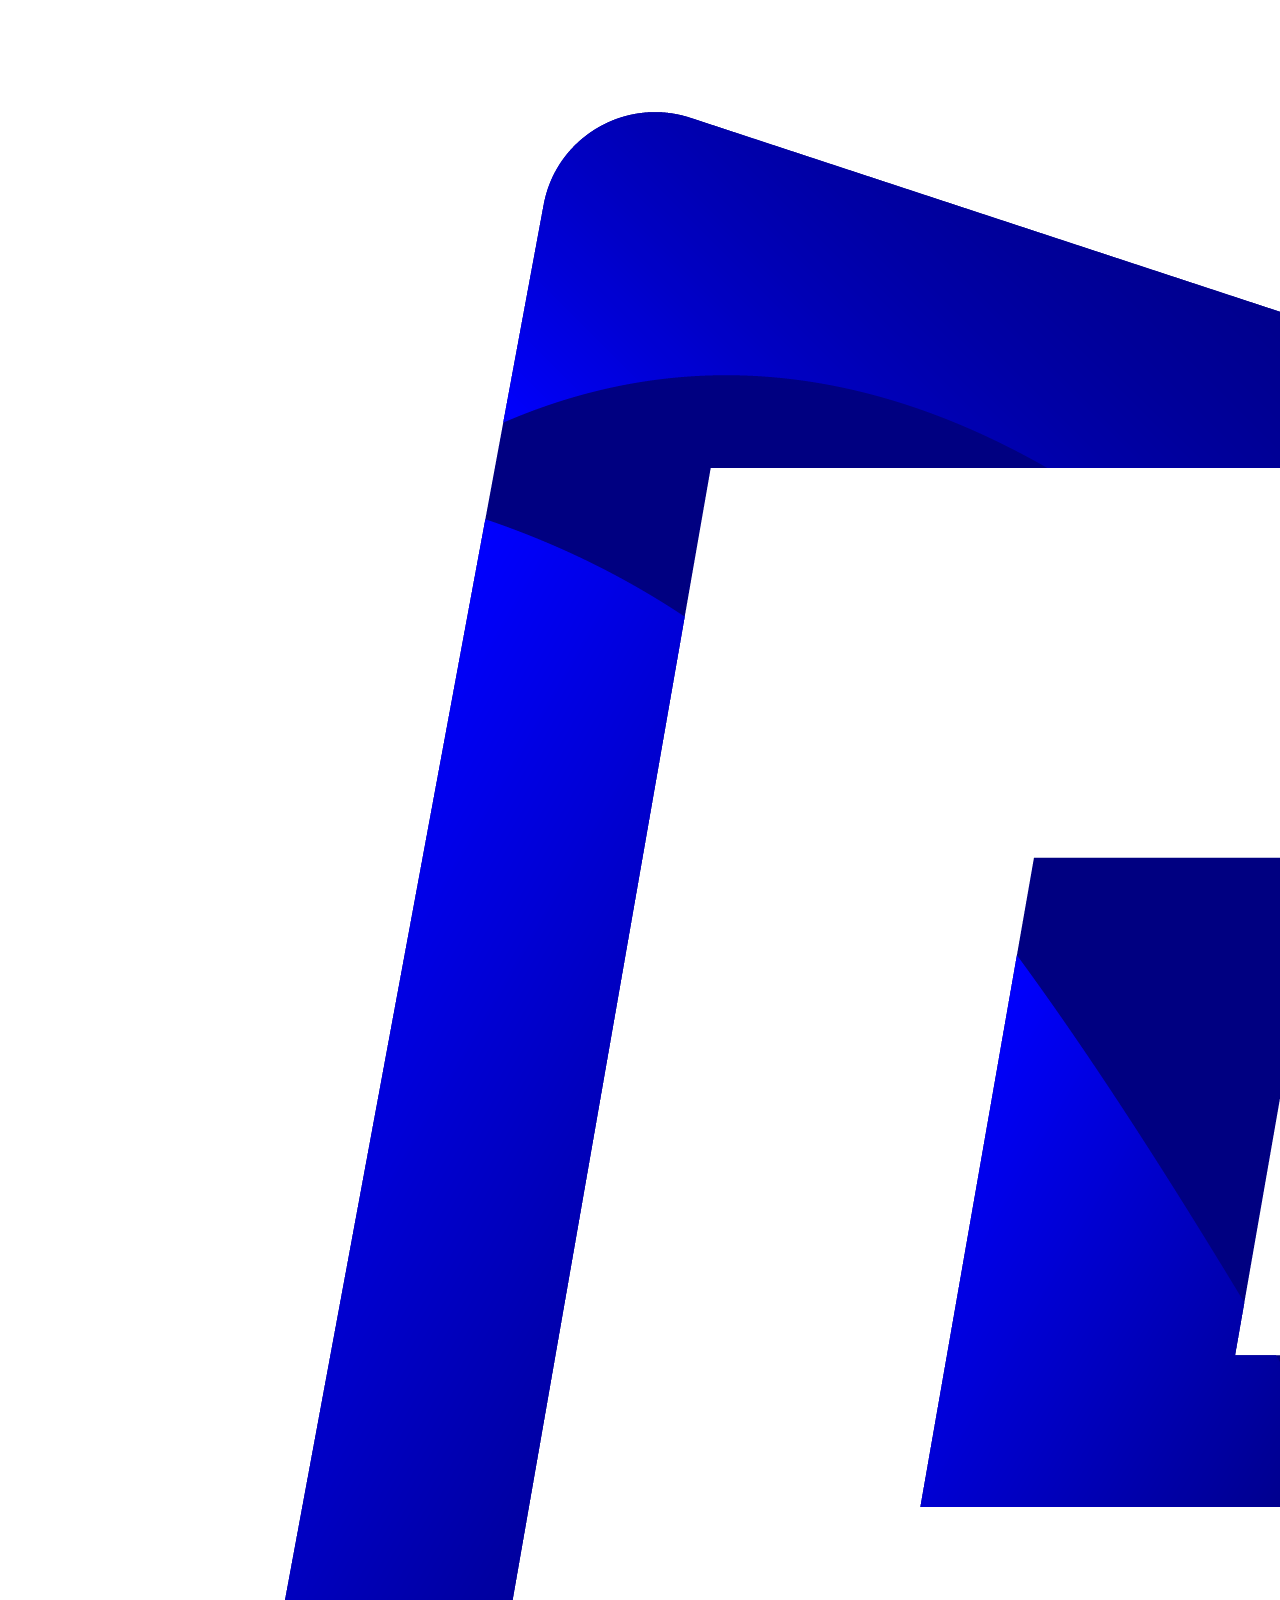
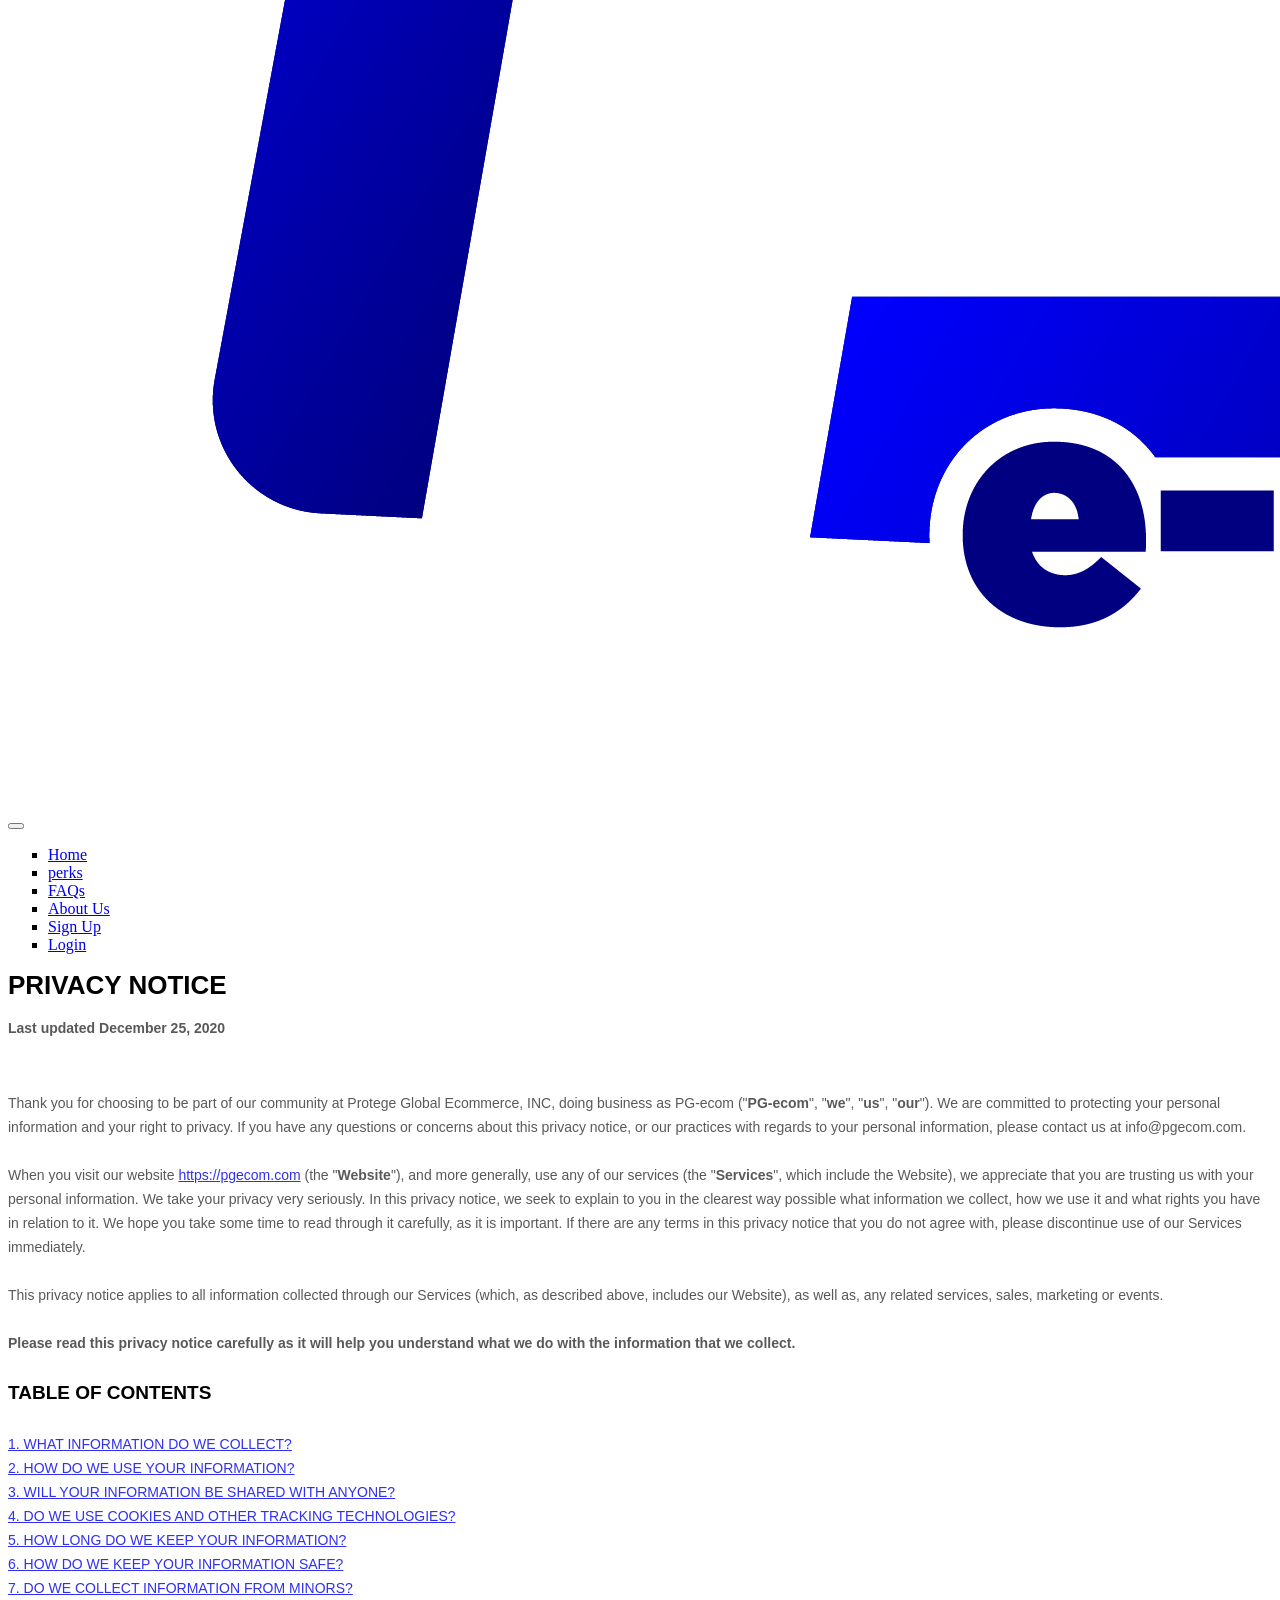
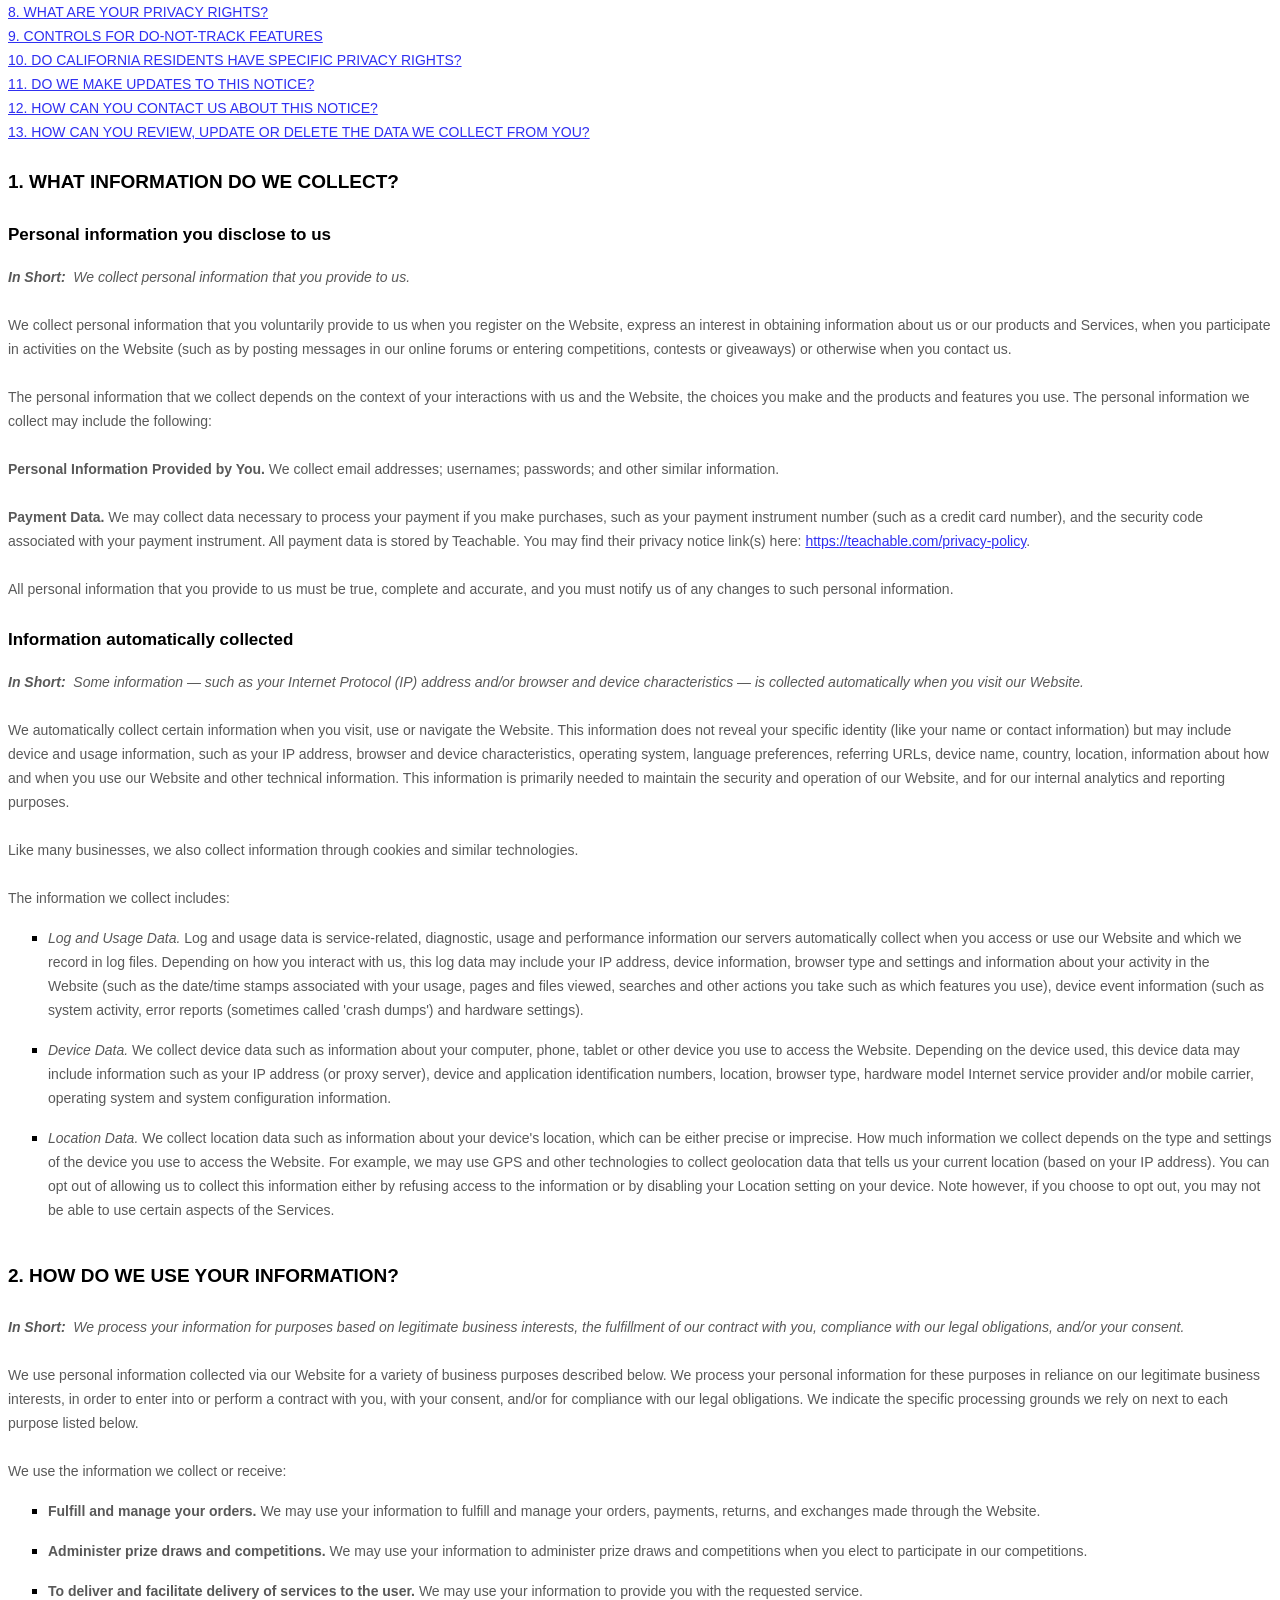
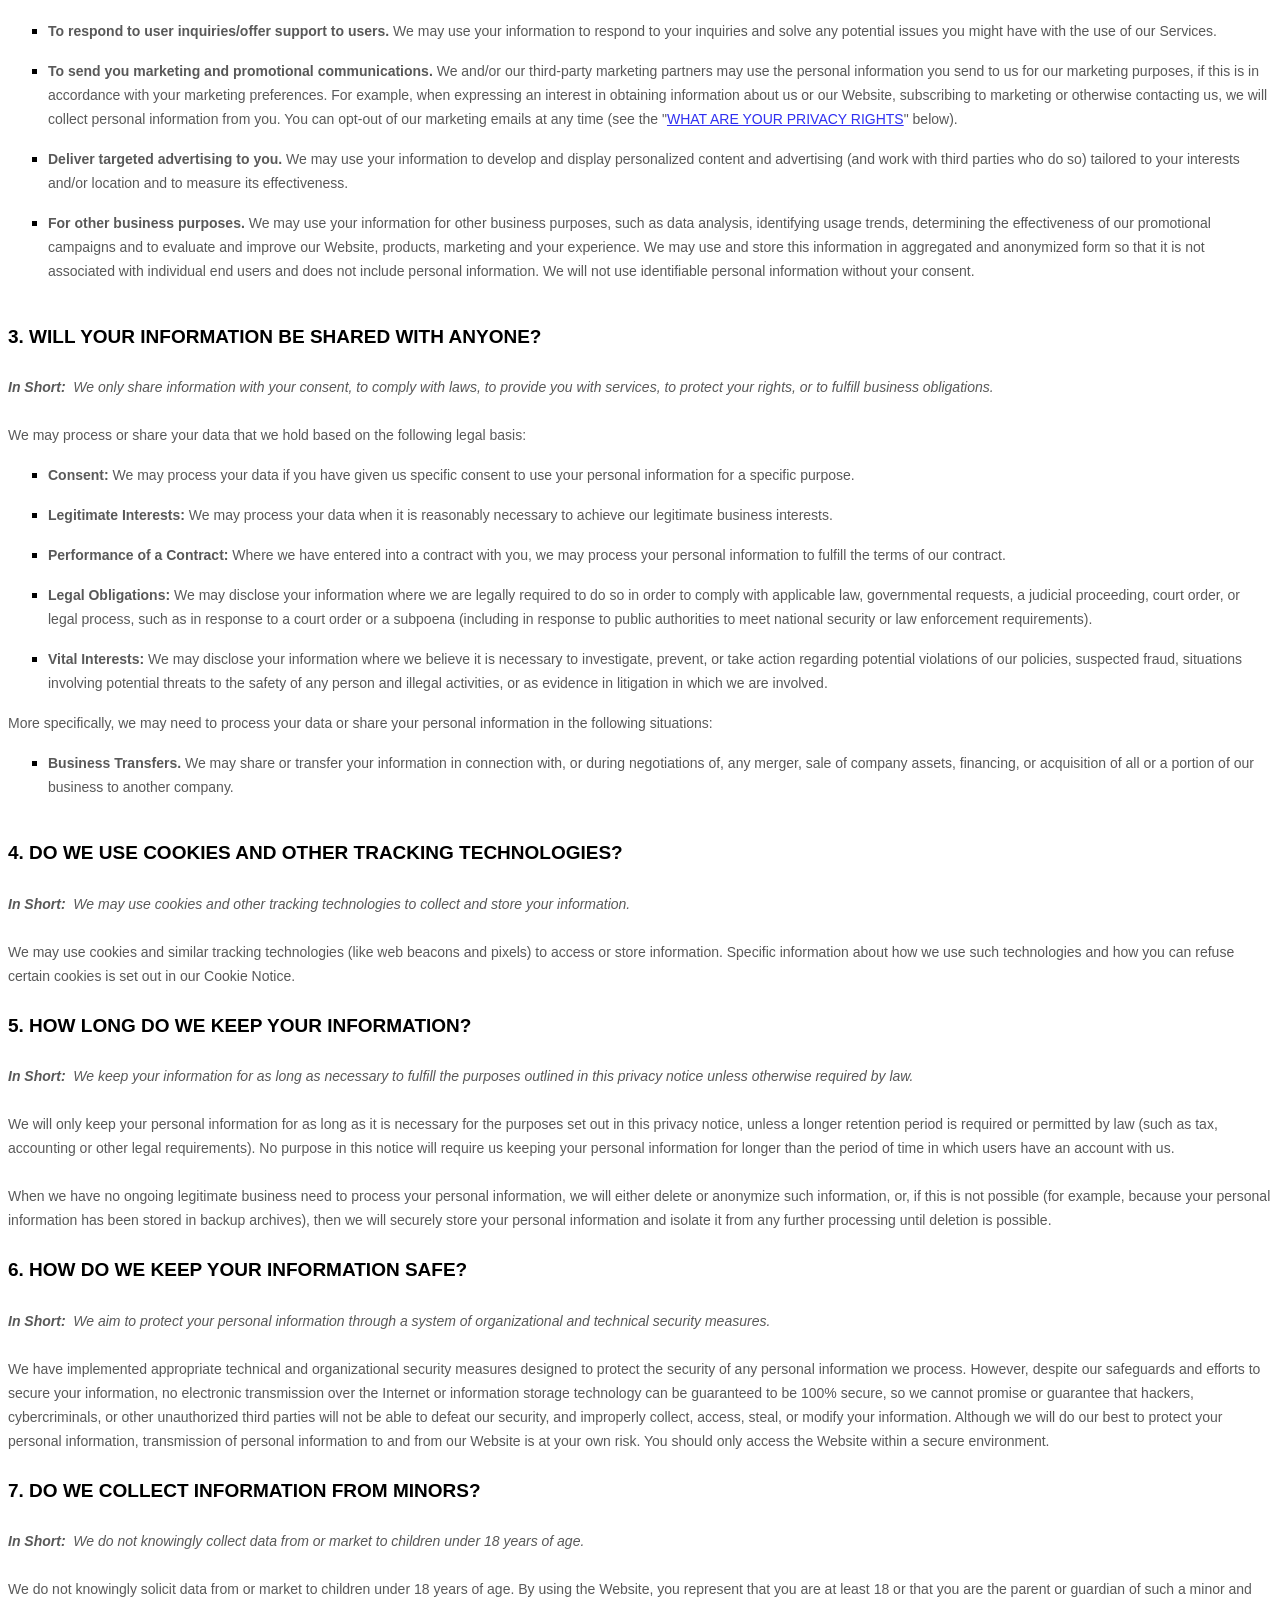
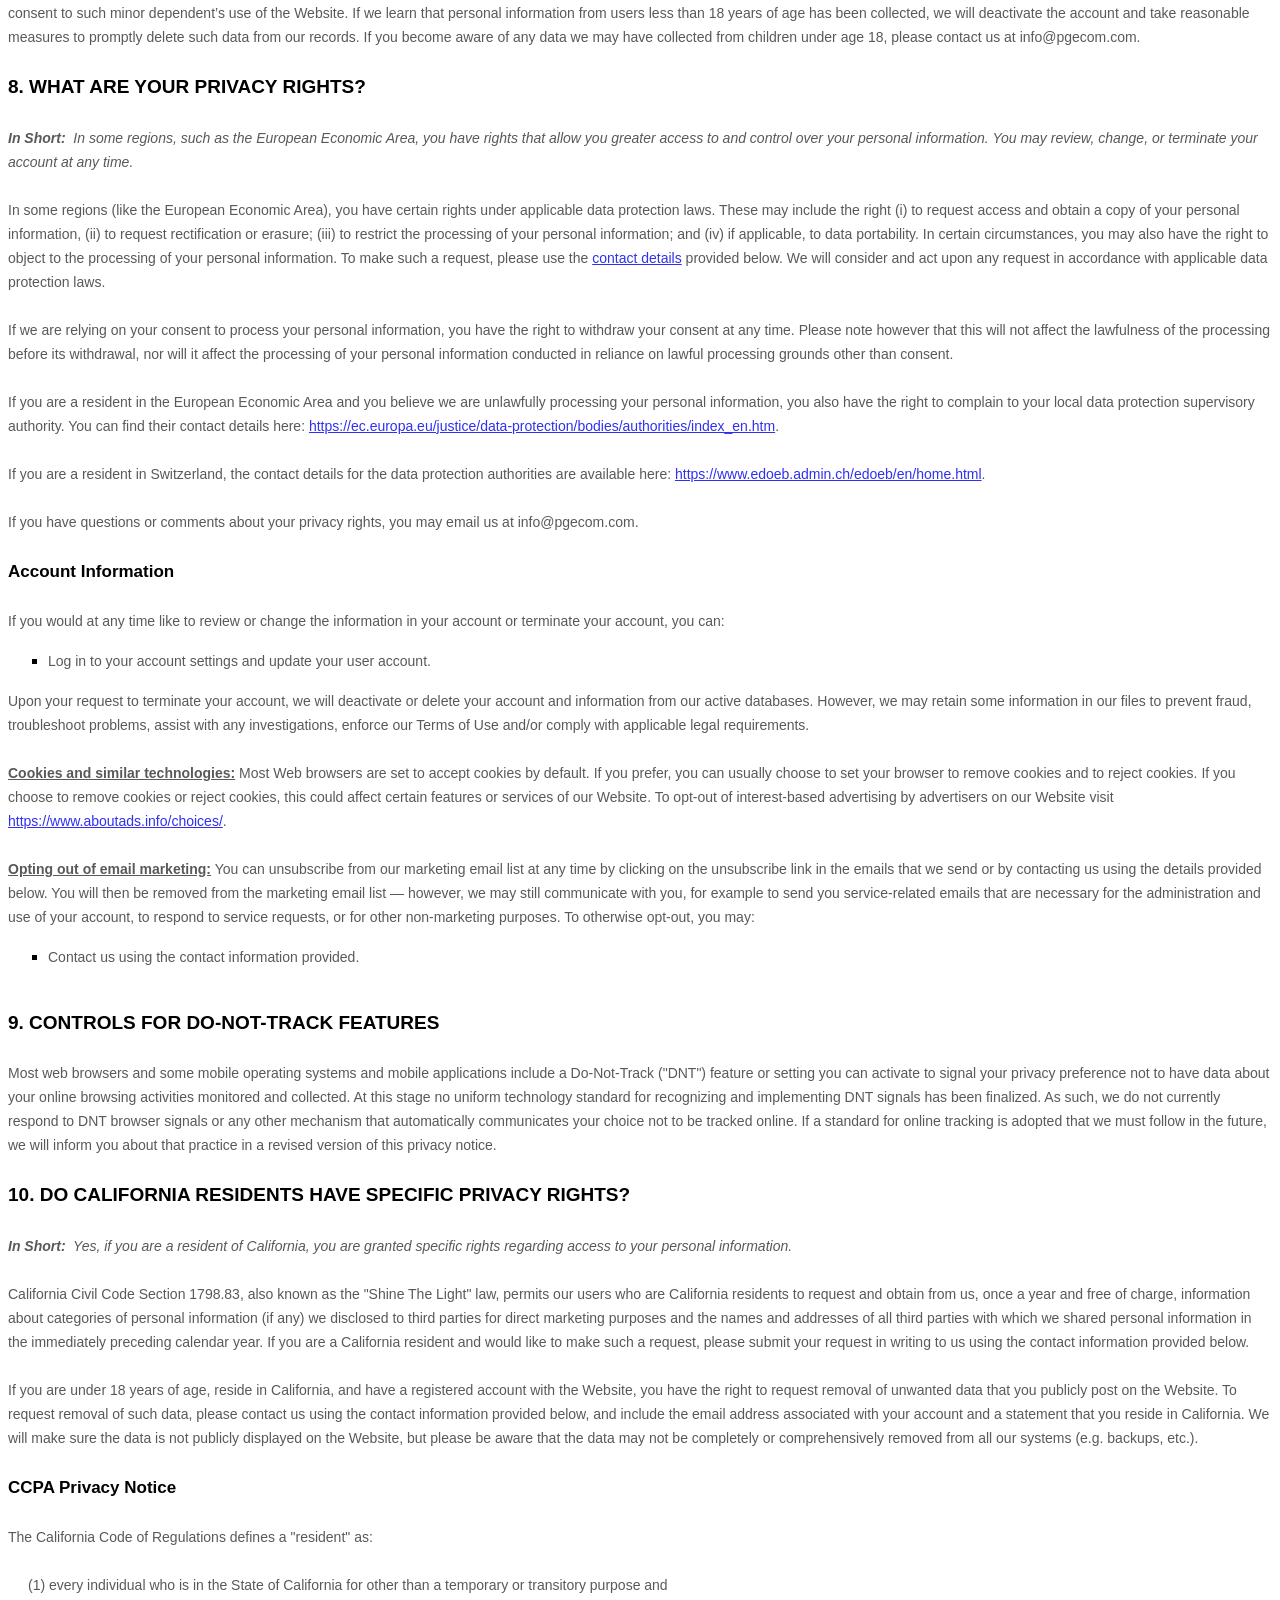
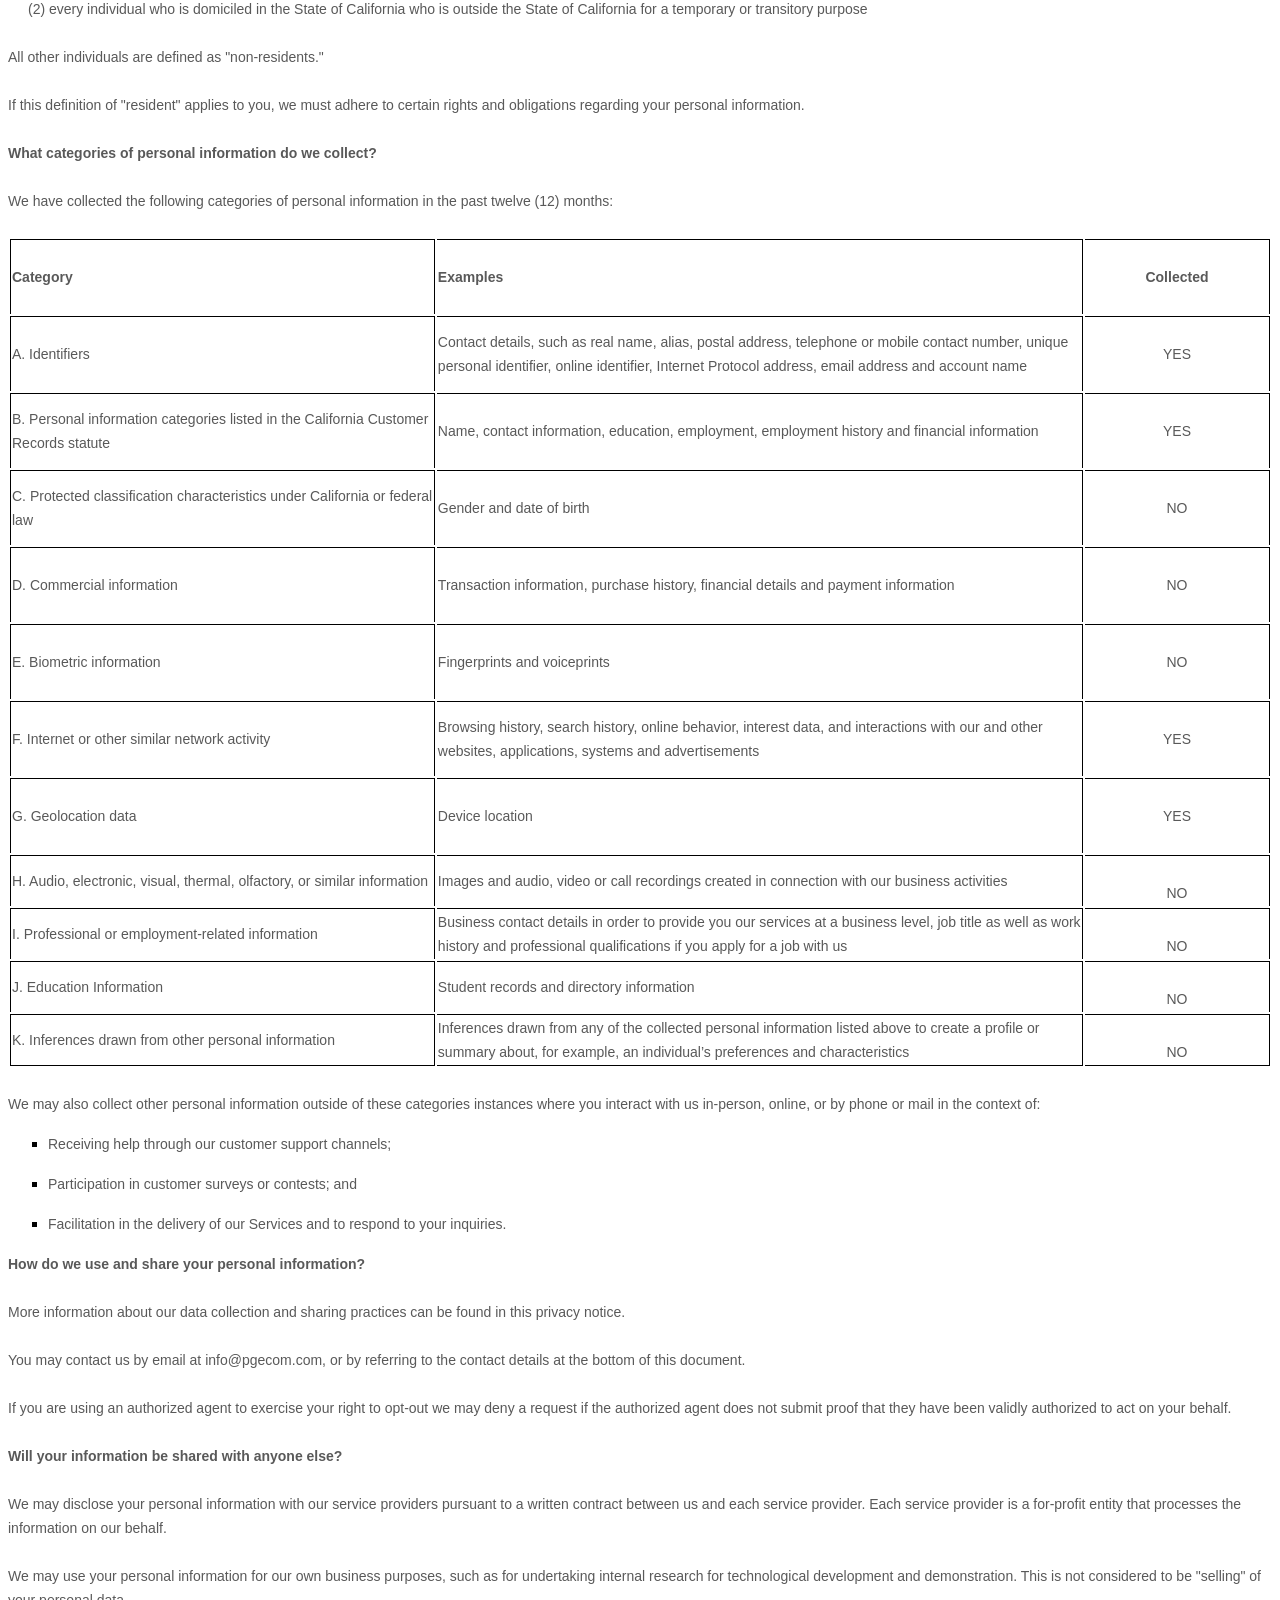
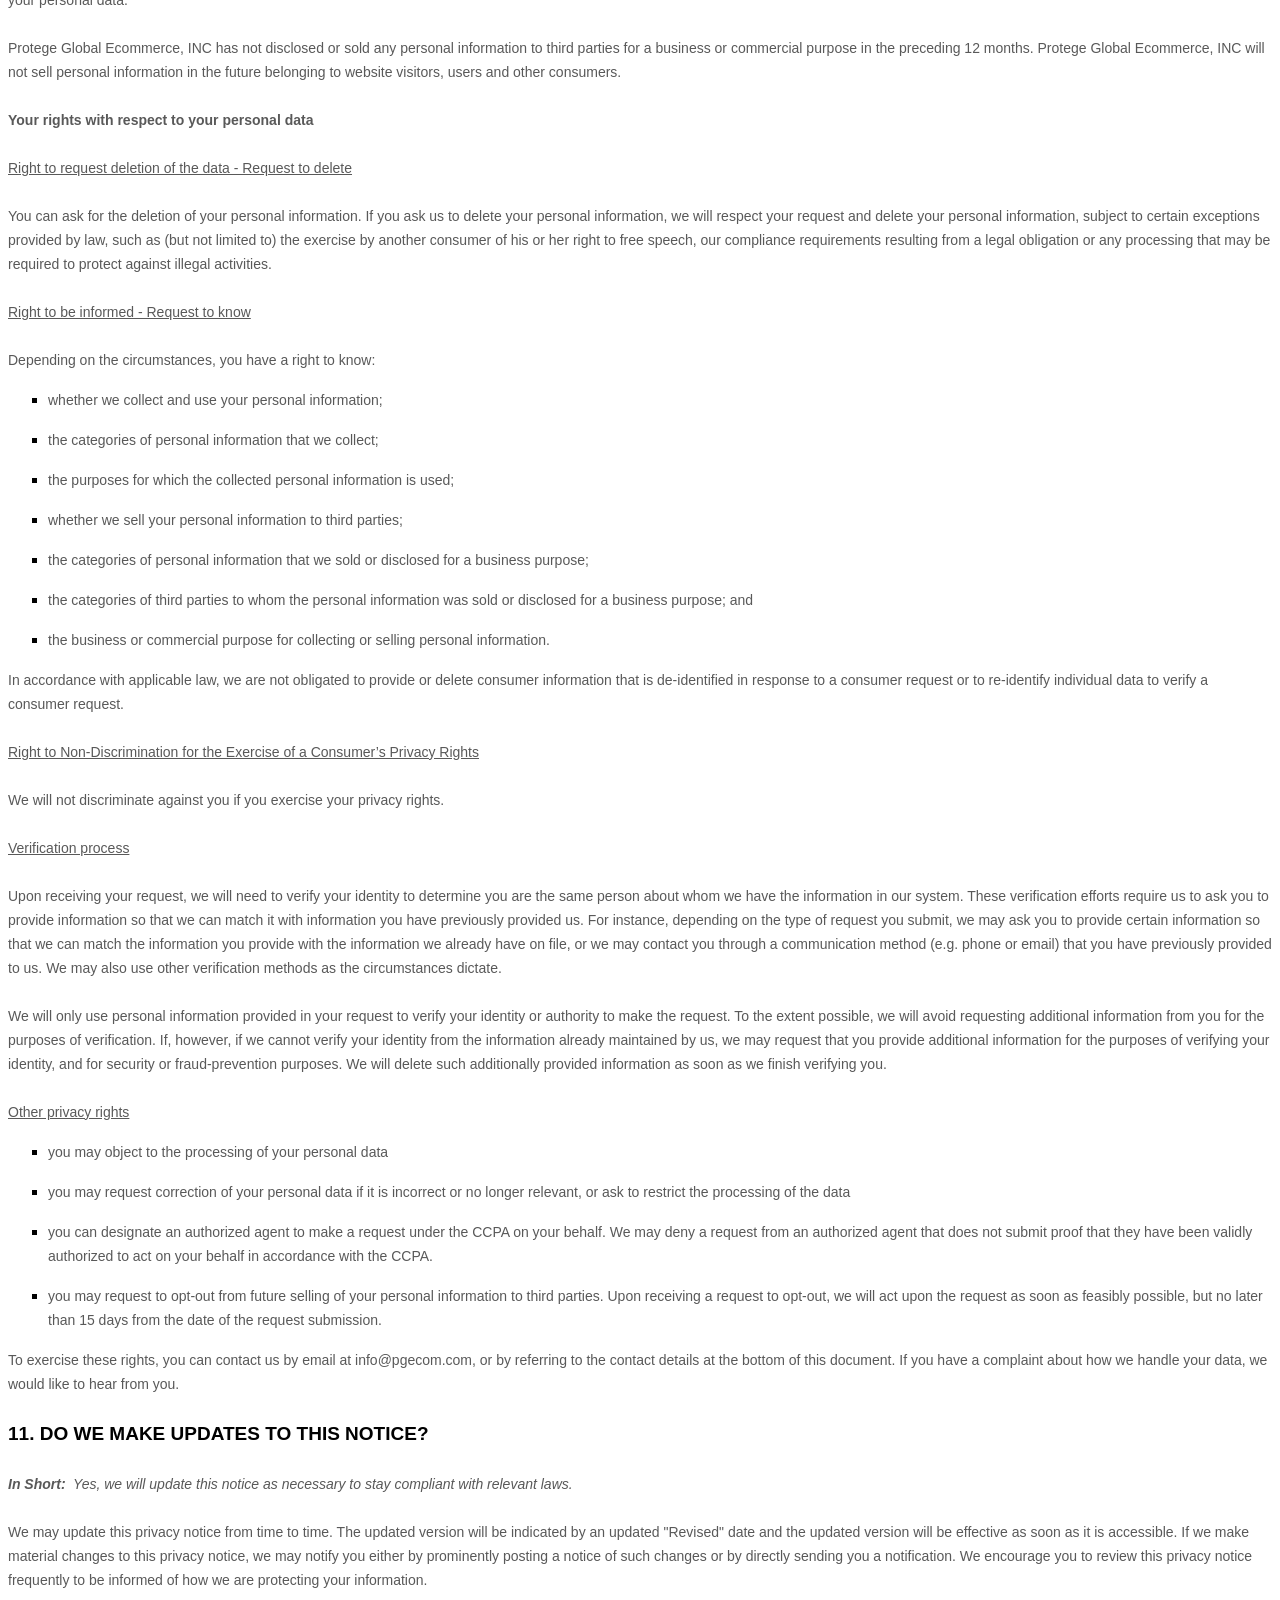
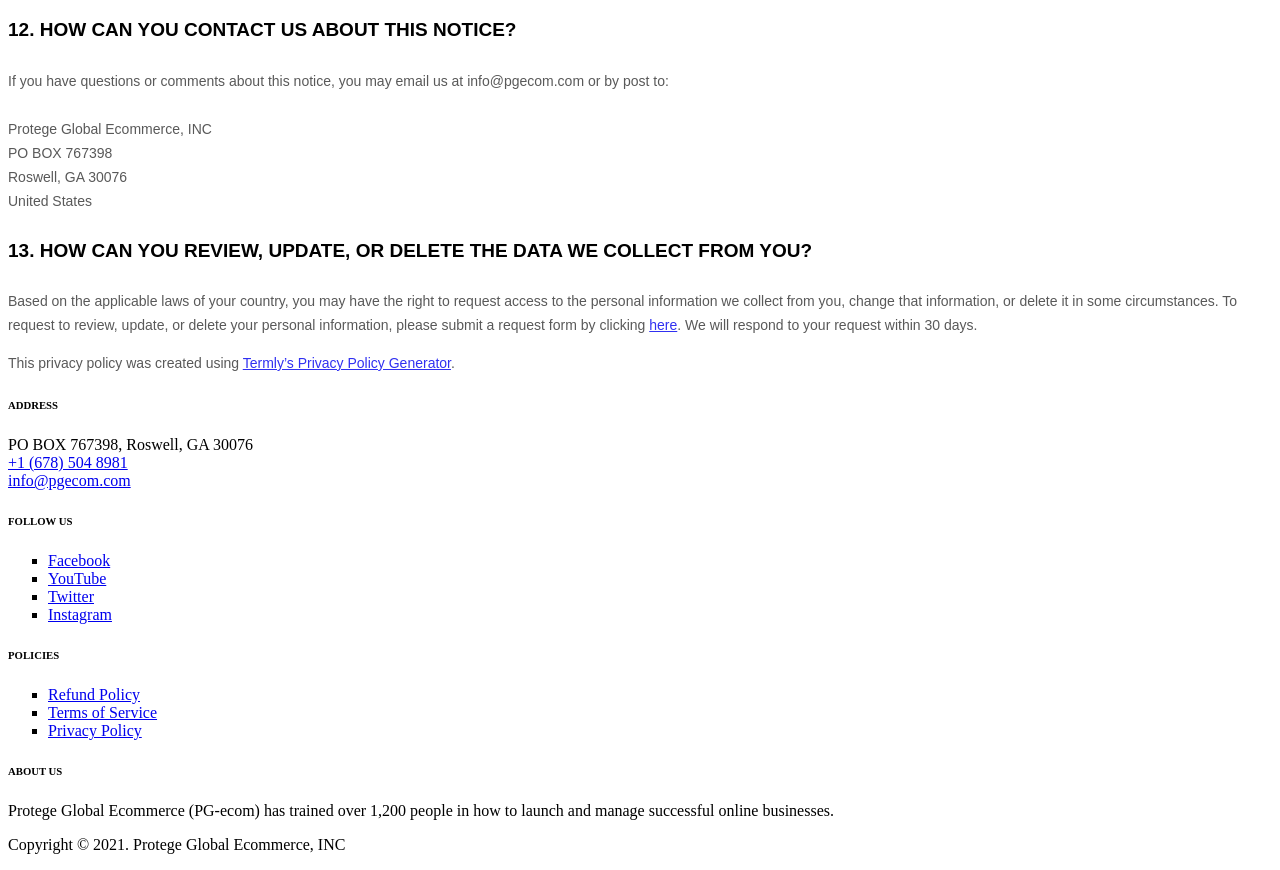
==== commit 9131b0ca: "code clean up" ====
--- a/privacy/index.html
+++ b/privacy/index.html
@@ -15,7 +15,7 @@
       content="PG-ecom has trained over 1,200 people in how to launch and manage successful online businesses"
       name="description"
     />
-    <meta content="pg-ecom, haiti, e-learning, ecommerce, shopify, woocommerce, facebook & google ads, traning, courses, amazon" name="keywords" />
+    <meta content="pg-ecom, haiti, e-learning, ecommerce, shopify, woocommerce, facebook & google ads, traning, perks, amazon" name="keywords" />
     <!-- <meta content="images/banner.jpg" property="og:image"> -->
     <meta
       content="PG-ecom has trained over 1,200 people in how to launch and manage successful online businesses<"
@@ -58,7 +58,7 @@
                                       <a class="nav-link" href="./" tabindex="-1" aria-disabled="true">Home</a>
                                   </li>
                                   <li class="nav-item active">
-                                      <a class="nav-link" href="/courses" tabindex="-1" aria-disabled="true">Courses</a>
+                                      <a class="nav-link" href="/perks" tabindex="-1" aria-disabled="true">perks</a>
                                   </li>
                                   <li class="nav-item">
                                       <a class="nav-link" href="/faqs" tabindex="-1" aria-disabled="true">FAQs</a>
